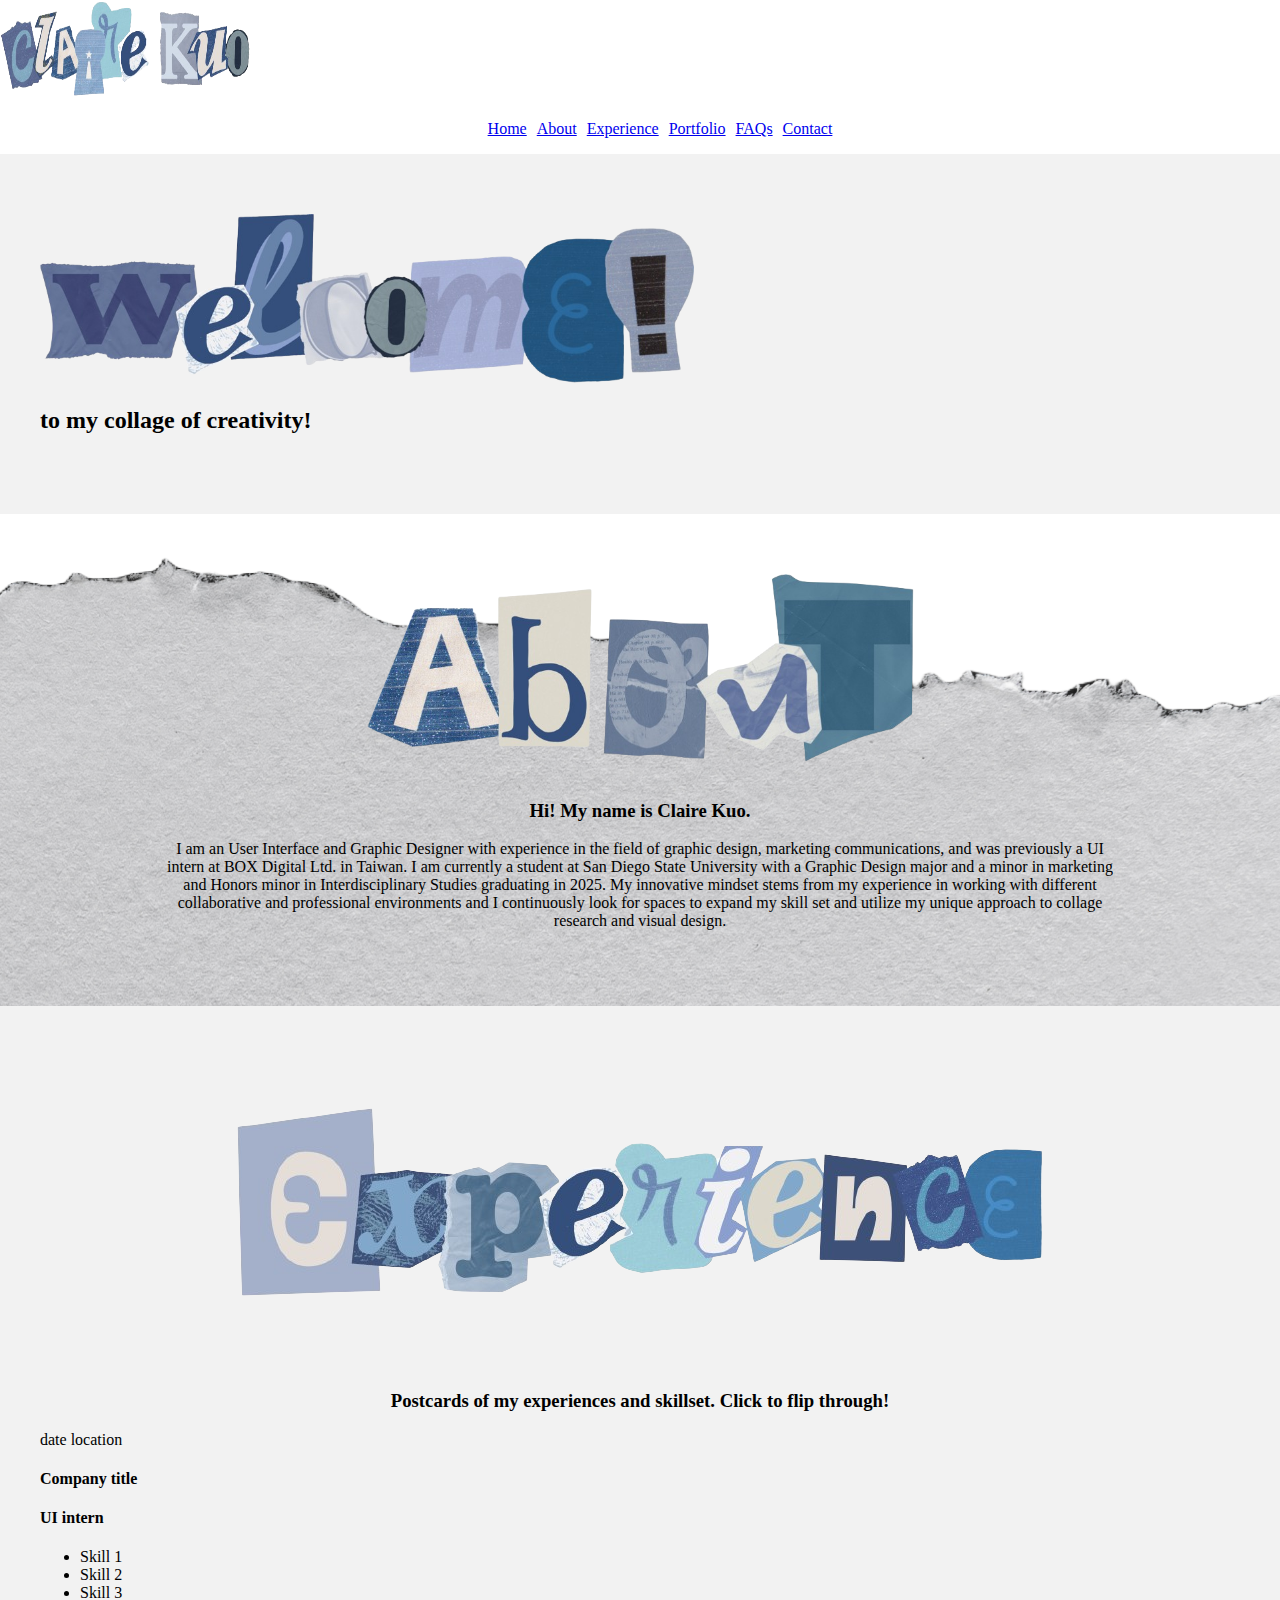
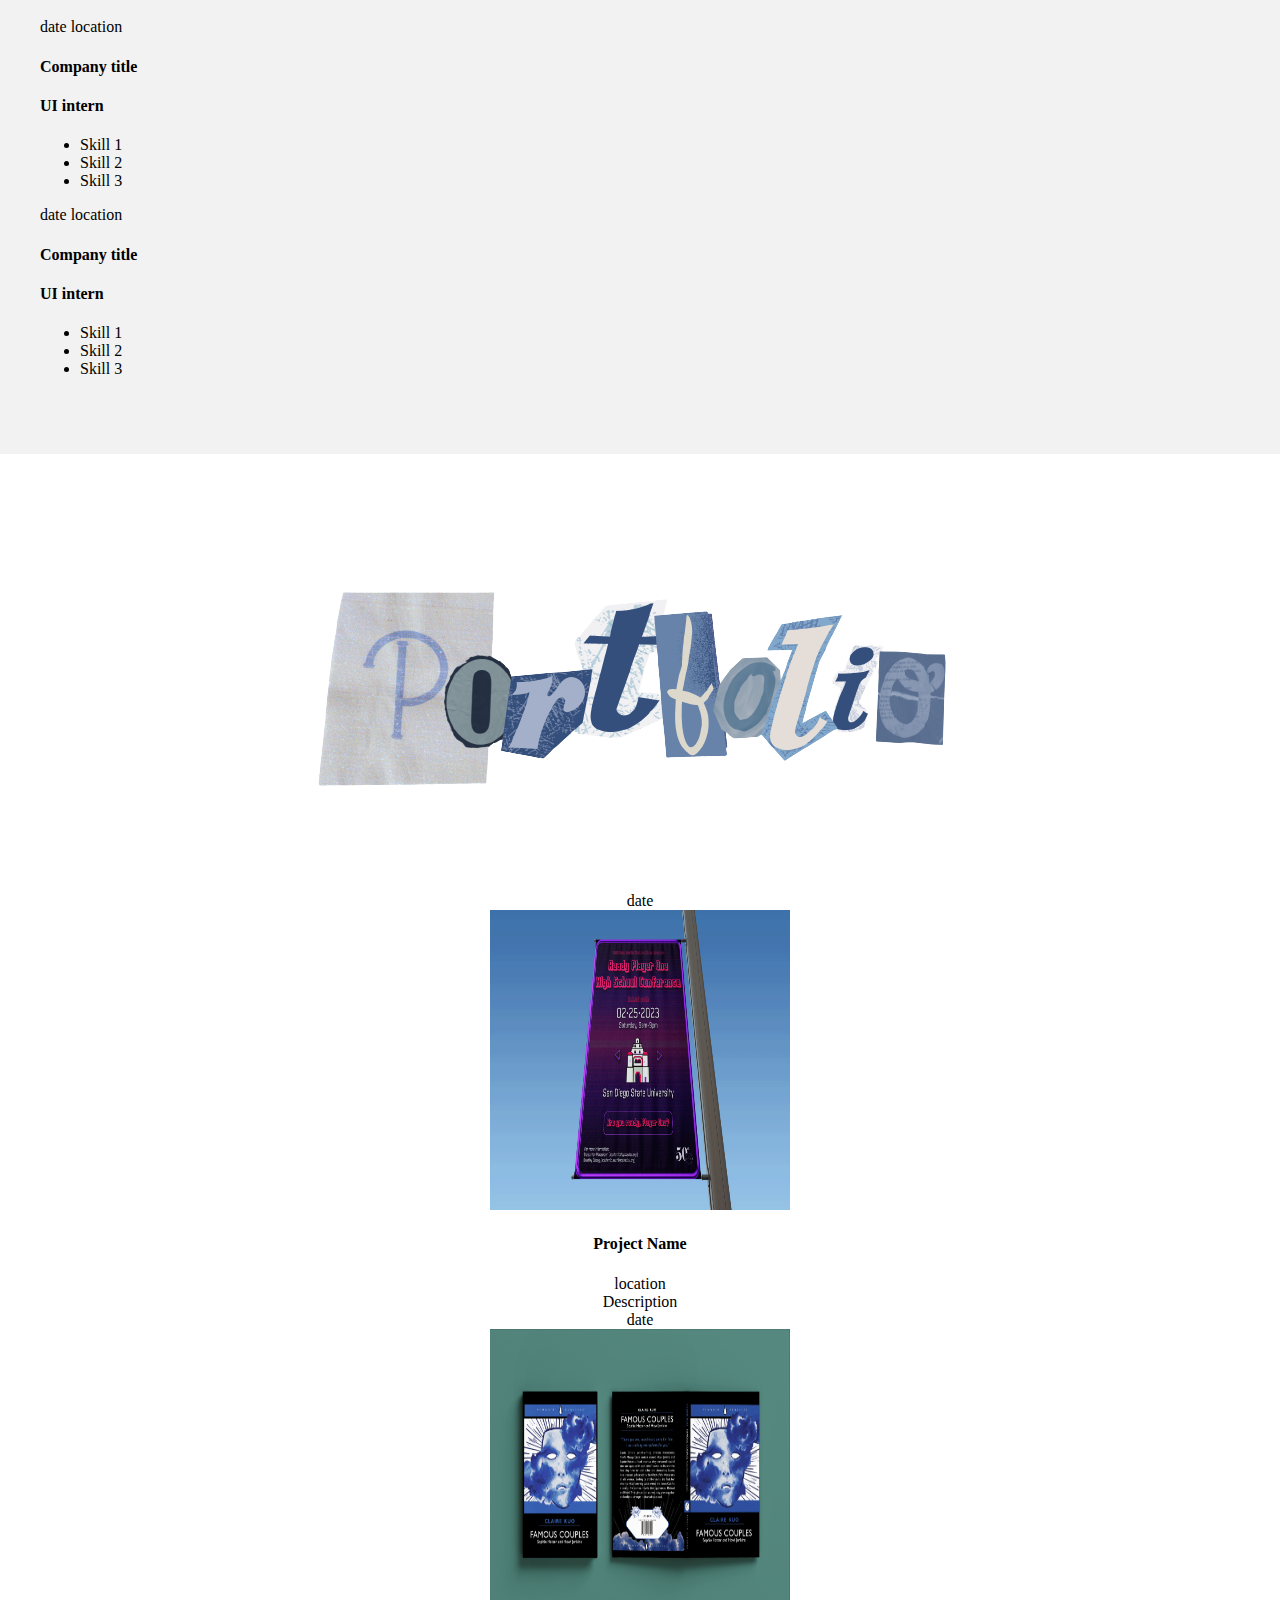
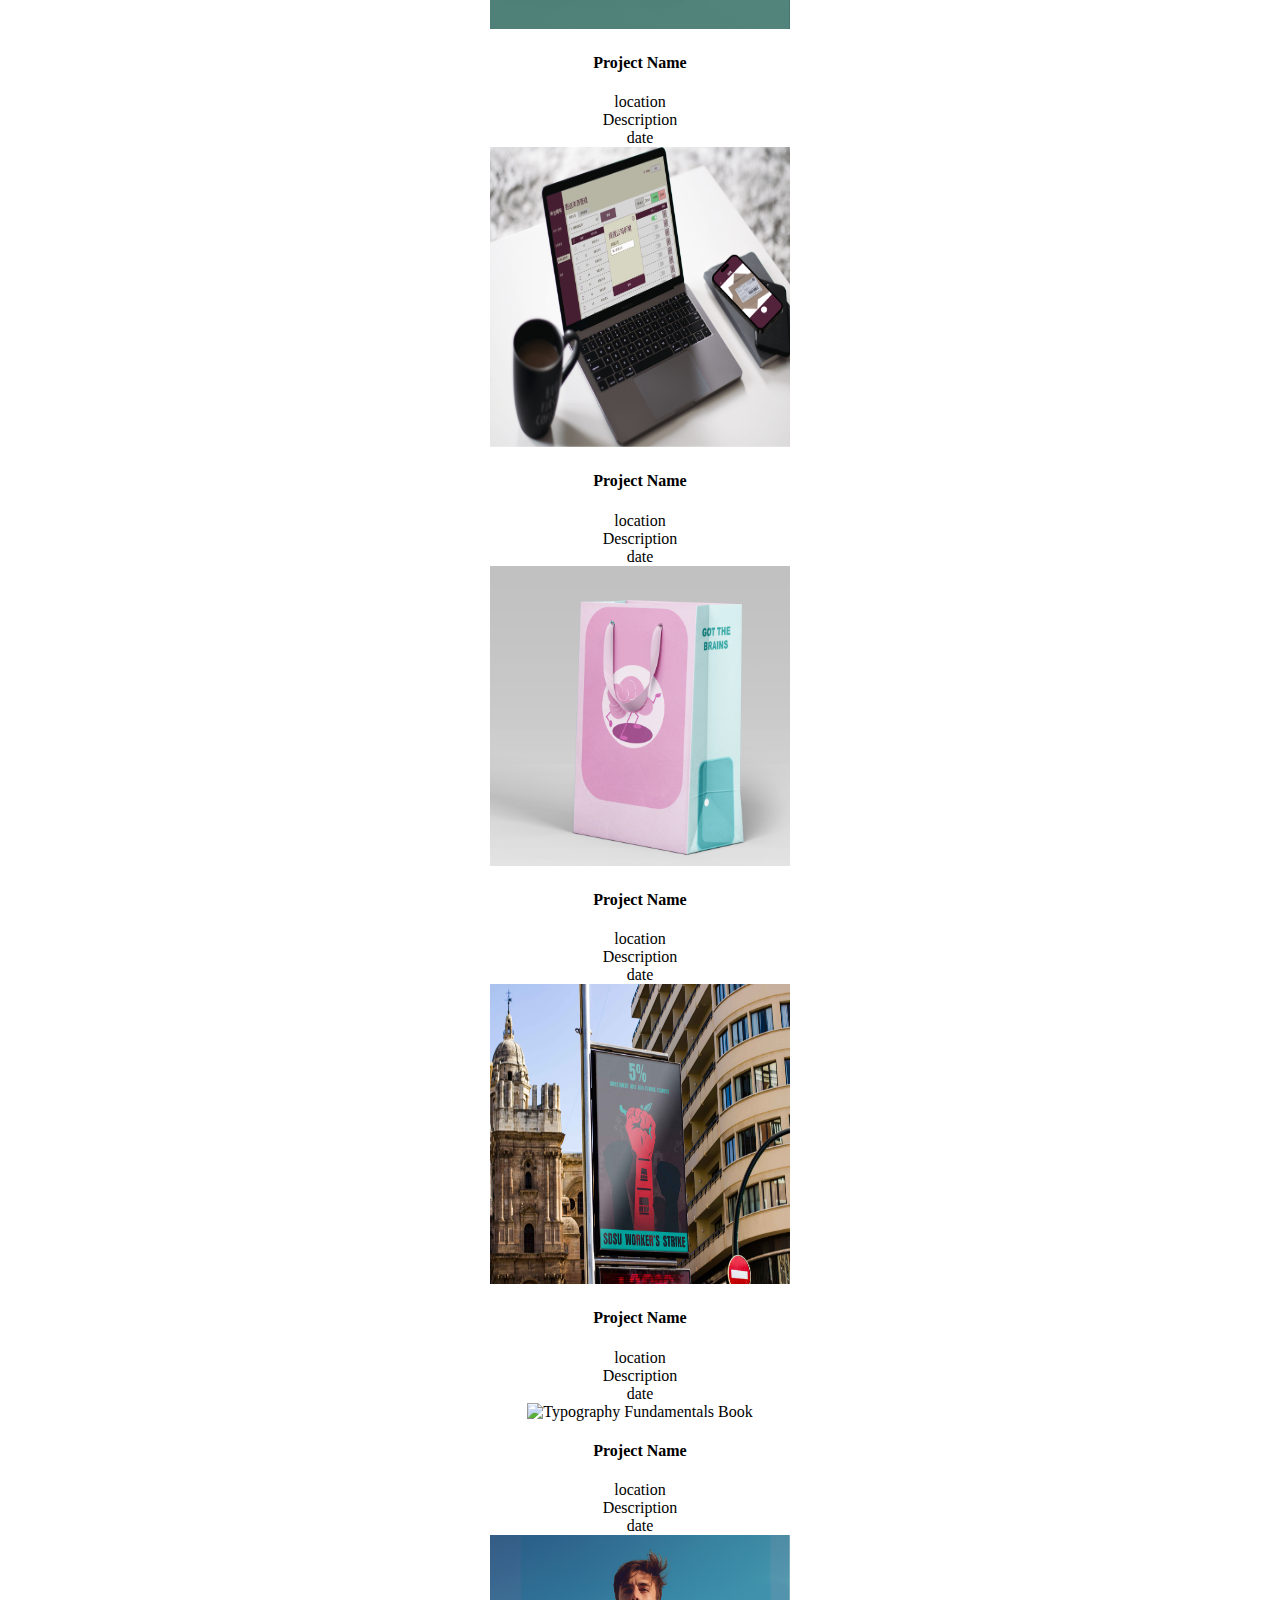
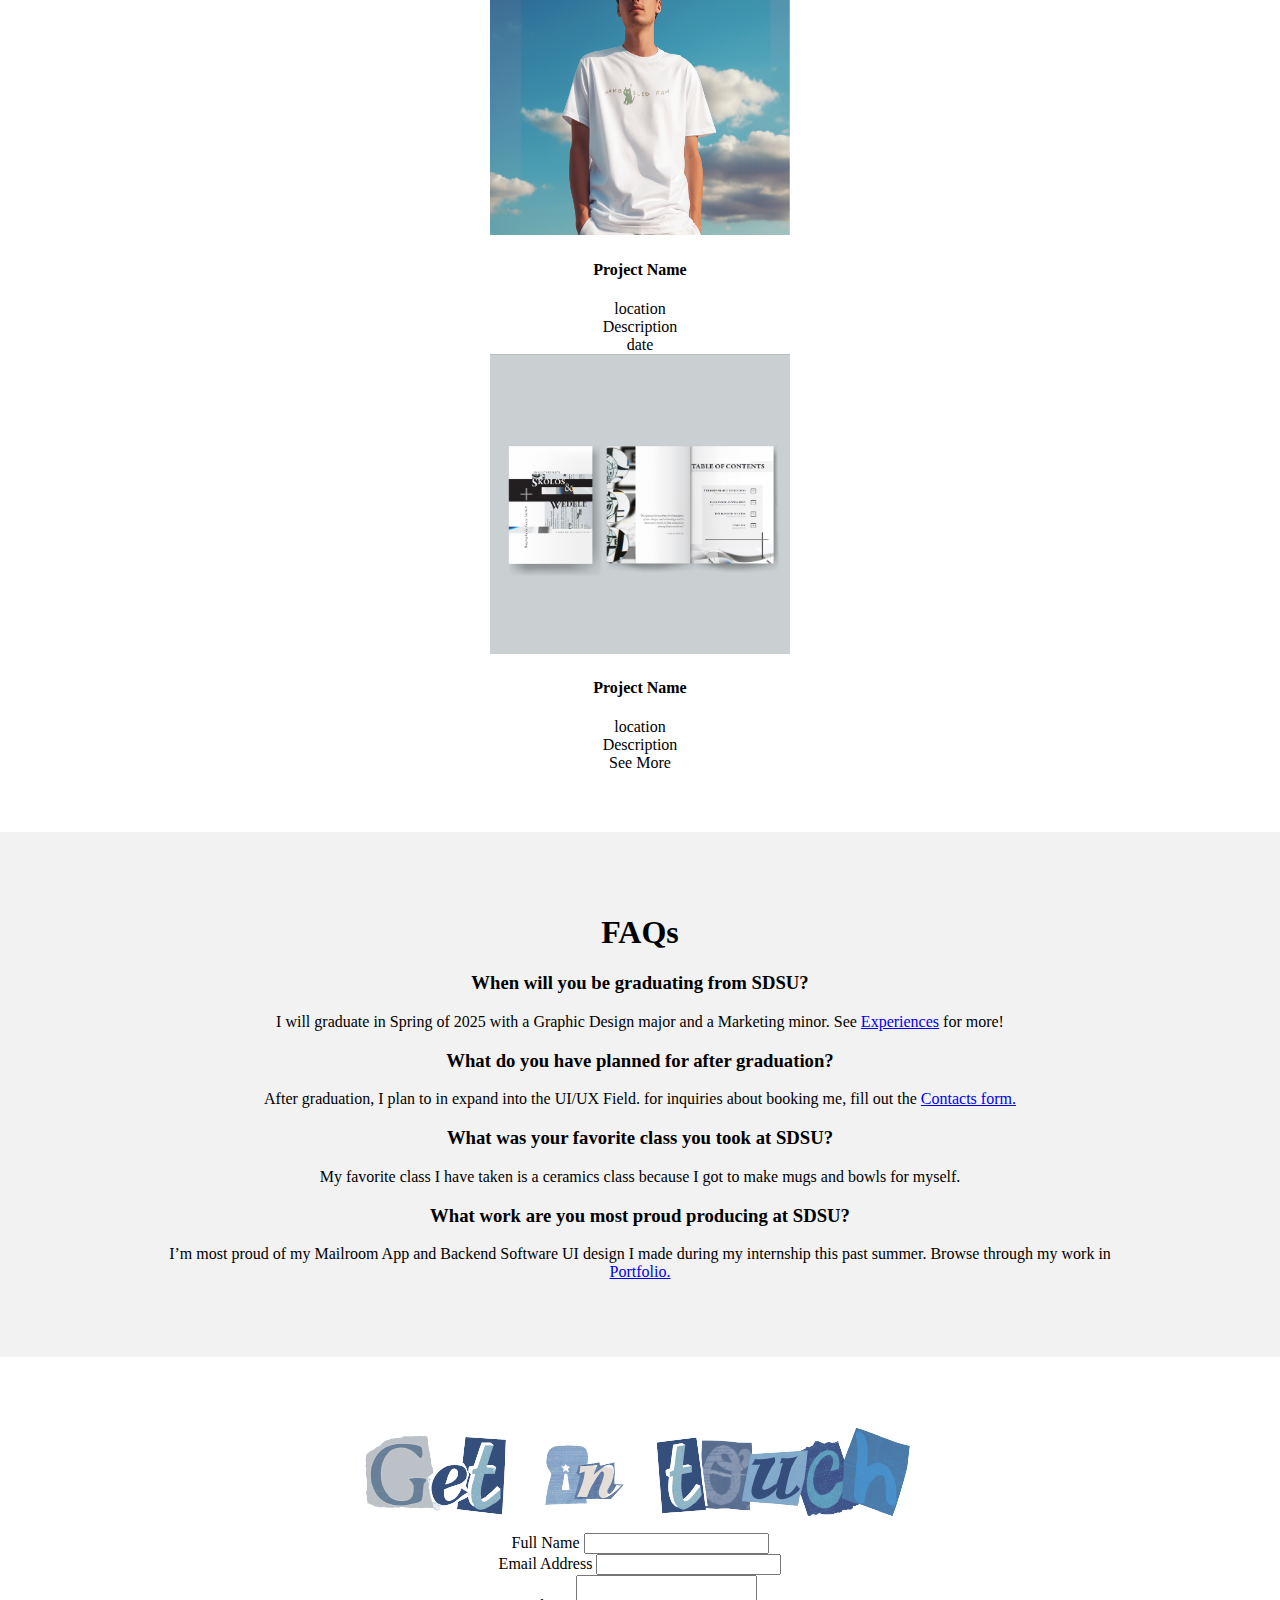
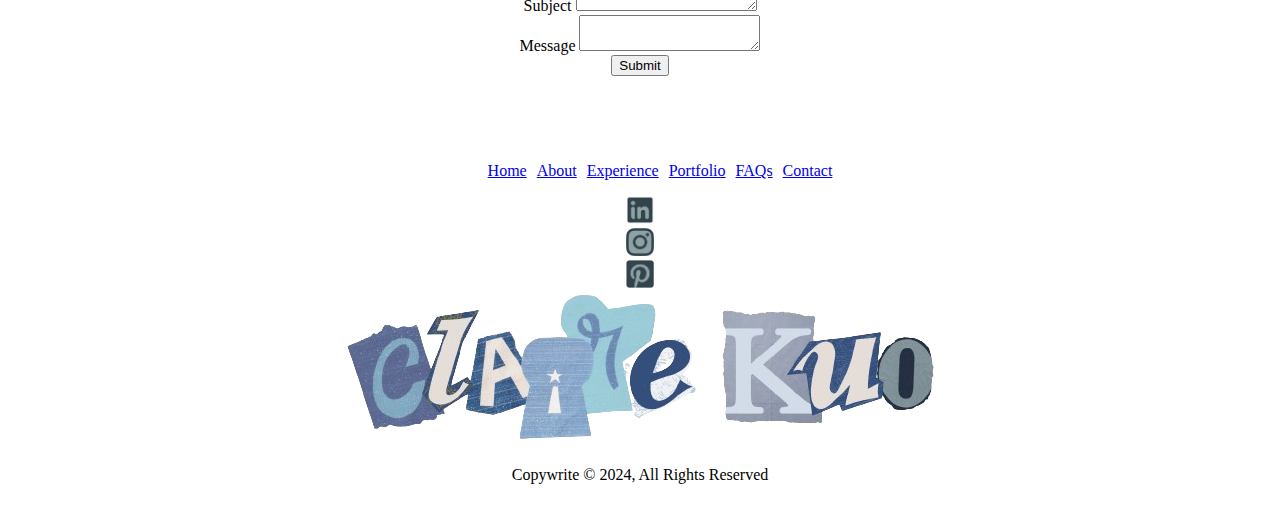
==== index.html @ a03158e4 "Initial build" ====
<!DOCTYPE html>
<html lang="en" >
<head>
  <meta charset="UTF-8">
  <title>Claire Kuo - Welcome to My Webpage!</title>
  <link rel="stylesheet" href="style.css">
  <link rel="responsive" href="responsive.css">
  <!-- <link rel="stylesheet" href="style.css"> -->
</head>

<!-- Main Navigation --> 
<header id="main_nav">
  <img class="logo" src="images/Logo.png" alt="logo" width="250" height="100" > 
  <div class="main_nav">
    <nav>
      <ul class="nav_links"> 
        <li><a class="smoothscroll" href="#header">Home</a></li>
        <li><a class="smoothscroll" href="#about">About</a></li>
        <li><a class="smoothscroll" href="#experience">Experience</a></li>
        <li><a class="smoothscroll" href="#portfolio">Portfolio</a></li>
        <li><a class="smoothscroll" href="#faqs">FAQs</a></li>
        <li><a class="smoothscroll" href="#contact">Contact</a></li>
      </ul>
    </nav>
  </div>
</header>

<!-- Main Header --> 
  <section id="header" class="header">
    <div><img width=654 height=169 src="images/Portfolio_Welcome.png" class="image" alt="Welcome"/></div>
    <h2>to my collage of creativity!</h2>
  </section>
  
<!-- About Section --> 
<section id="about">
  <div class="container">
    <div class="row">
      <div><img width=547 height=203 src="images/Portfolio_About.png" class="image" alt="About"/></div>
    <div>
    <h3>Hi! My name is Claire Kuo.</h3>
    <p>I am an User Interface and Graphic Designer with experience in the field of graphic design, marketing communications, and was previously a UI intern at BOX Digital Ltd. in Taiwan. I am currently a student at San Diego State University with a Graphic Design major and a minor in marketing and Honors minor in Interdisciplinary Studies graduating in 2025. My innovative mindset stems from my experience in working with different collaborative and professional environments and I continuously look for spaces to expand my skill set and utilize my unique approach to collage research and visual design.</p>
    </div>
</section>

<!-- Skills Section -->  
<section id="experience">
  <div class="container">
    <div><img src="images/Portfolio_Experience.png" class="image" alt="Experience"/></div>
    <h3>Postcards of my experiences and skillset.
      Click to flip through!</h3>
  </div>
  <div class="experience_card">
    <div><p2>date</p2>
    <p2>location</p2></div>
    <div><h4>Company title</h4>
    <h4>UI intern</h4></div>
    <ul>
      <li>Skill 1</li>
      <li>Skill 2</li>
      <li>Skill 3</li>
      </ul>
  <div class="experience_card">
    <div><p2>date</p2>
    <p2>location</p2></div>
    <div><h4>Company title</h4>
    <h4>UI intern</h4></div>
    <ul>
      <li>Skill 1</li>
      <li>Skill 2</li>
      <li>Skill 3</li>
      </ul>
  </div>
  <div class="experience_card">
    <div><p2>date</p2>
    <p2>location</p2></div>
    <div><h4>Company title</h4>
    <h4>UI intern</h4></div>
    <ul>
      <li>Skill 1</li>
      <li>Skill 2</li>
      <li>Skill 3</li>
      </ul>
  </div>
</section>

<!-- Gallery Section -->  
<section id="portfolio">
  <div class="container">
    <div><img src="images/Portfolio_Portfolio.png" class="image" alt="Portfolio"/></div>
    <div class="2-row">
      <p2>date</p2> 
      <div><img width="300" height="300" src="images/APSASDSU_HSC_Postermockup.png" class="image" alt="High School Conference Poster"/></div>
      <div><div><h4>Project Name</h4><p1>location</p1></div><p2>Description</p2></div>
      <div><p2>date</p2> </div>
      <div><img width="300" height="300" src="images/bookcoverfinal_mockup.PNG" class="image" alt="penguin book cover"/></div>
      <div><div><h4>Project Name</h4><p1>location</p1></div><p2>Description</p2></div>
      <div> <p2>date</p2> </div>
      <div><img width="300" height="300" src="images/Mailroom Mockup.png" class="image" alt="Mailroom Software UI Design"/></div>
      <div><div><h4>Project Name</h4><p1>location</p1></div><p2>Description</p2></div>
      <div> <p2>date</p2> </div>
      <div><img width="300" height="300" src="images/Shopping_Bag_Mockup_guide.png" class="image" alt="Shopping Bag"/></div>
      <div><div><h4>Project Name</h4><p1>location</p1></div><p2>Description</p2></div>
      <div> <p2>date</p2> </div>
      <div><img width="300" height="300" src="images/ClaireKuo_IconforAwarenessMockup.jpg" class="image" alt="Icon for Awareness"/></div>
      <div><div><h4>Project Name</h4><p1>location</p1></div> <p2>Description</p2></div>
      <div> <p2>date</p2> </div>
      <div><img width="300" height="300" src="images/Square_Book_Mockup.png" class="image" alt="Typography Fundamentals Book"/></div>
      <div><div><h4>Project Name</h4><p1>location</p1></div><p2>Description</p2></div>
      <div> <p2>date</p2> </div>
      <div><img width="300" height="300" src="images/T-Shirt mockup.png" class="image" alt="Bamboozled T-Shirt"/></div>
      <div><div><h4>Project Name</h4><p1>location</p1></div><p2>Description</p2></div>
      <div> <p2>date</p2> </div>
      <div><img width="300" height="300" src="images/Skolos&Wedell.png" class="image" alt="Skolos & Wedell"/></div>
      <div><div><h4>Project Name</h4><p1>location</p1></div><p2>Description</p2></div>
  </div>
  <p1>See More </p1>
</section>

<!-- Testimonials Section -->  
<section id="faqs">
  <div class="container">
    <h1>FAQs</h1>
      <h3>When will you be graduating from SDSU?</h3>
      <p> I will graduate in Spring of 2025 with a Graphic Design major and a Marketing minor. See <a class="smoothscroll" href="#contact">Experiences</a> for more!</p>
      <h3>What do you have planned for after graduation?</h3>
      <p>After graduation, I plan to in expand into the UI/UX Field. for inquiries about booking me, fill out the <a class="smoothscroll" href="#contact">Contacts form.</a></p>
      <h3>What was your favorite class you took at SDSU?</h3>
      <p>My favorite class I have taken is a ceramics class because I got to make mugs and bowls for myself.</p>
      <h3>What work are you most proud producing at SDSU?</h3>
      <p>I’m most proud of my Mailroom App and Backend Software UI design I made during my internship this past summer. Browse through my work in <a class="smoothscroll" href="#portfolio">Portfolio.</a></p>
  </div>
</section>

<!-- Contact Section -->  
<section id="contact">
  <div class="container">
    <div><img src="images/Portfolio_Contact.png" class="image" alt="contact"/></div>
    <form>
      <div class="six columns">
        <label for="exampleRecipientInput">Full Name</label>
        <input class="u-full-width" type="text">
      </div>
      <div class="six columns">
        <label for="exampleEmailInput">Email Address</label>
        <input class="u-full-width" type="email">
      </div>
      <div>
        <label for="exampleMessage">Subject</label>
        <textarea class="u-full-width"></textarea>
      </div>
      <div>
        <label for="exampleMessage">Message</label>
        <textarea class="u-full-width"></textarea>
      </div>
      <input class="button-primary" type="submit" value="Submit">
    </form>
  </div>
</section>

<!-- Footer Section -->  

<footer>
  <div class="container">
    <div class="main_nav">
      <nav>
        <ul class="nav_links"> 
          <li><a class="smoothscroll" href="#header">Home</a></li>
          <li><a class="smoothscroll" href="#about">About</a></li>
          <li><a class="smoothscroll" href="#experience">Experience</a></li>
          <li><a class="smoothscroll" href="#portfolio">Portfolio</a></li>
          <li><a class="smoothscroll" href="#faqs">FAQs</a></li>
          <li><a class="smoothscroll" href="#contact">Contact</a></li>
        </ul>
      </nav>
      <div>
      <div><img width="28" height="28" src="images/Linkedin_LM.png" class="image" alt="Linkedin"/></div>
      <div><img width="28" height="28" src="images/Instagram_LM.png" class="image" alt="Instagram"/></div>
      <div><img width="28" height="28" src="images/Pinterest_LM.png" class="image" alt="Pinterest"/></div>
    </div>
     
    </div>
    <img class="logo" src="images/Logo.png" alt="logo"> 
      <p>Copywrite © 2024, All Rights Reserved</p>
  </div>
</footer>

<script src="script.js"></script>
</body>
</html>
---- style.css ----
/* CSS GOES HERE */
/*font*/
p{
    font-family: Georgia;
    }
h2 {
  font-family: av;  
}
body {
    margin: 0;
    padding: 0;
    border: 0;
    font-size: 100%;
    font: inherit;
    vertical-align: baseline;
}
section {
    padding: 60px 40px;
}

section:nth-child(even) {
    background-color: #f2f2f2;
}

section#about {
    background-color: F4EFE6 ;
    background-image: url(images/Ripped\ Paper_1.png);
    
}
.container {
    width: 100%;
    max-width: 960px;
    text-align: center;
    margin: 0 auto;
}

nav ul {
    list-style: none;
    display: flex;
    flex-flow: row;
    justify-content: center;
    gap: 10px;
}

footer {
    background-color: #ffffff;
    color: #000000;
    padding: 10px;
}
---- responsive.css ----
/* TABLET VIEW */
@media only screen and (max-width:768px) {
body{
    font-size: 80%;
}
}

/* MOBILE VIEW */
@media only screen and (max-width: 390px) {
  
}
---- style.css ----
/* CSS GOES HERE */
/*font*/
p{
    font-family: Georgia;
    }
h2 {
  font-family: av;  
}
body {
    margin: 0;
    padding: 0;
    border: 0;
    font-size: 100%;
    font: inherit;
    vertical-align: baseline;
}
section {
    padding: 60px 40px;
}

section:nth-child(even) {
    background-color: #f2f2f2;
}

section#about {
    background-color: F4EFE6 ;
    background-image: url(images/Ripped\ Paper_1.png);
    
}
.container {
    width: 100%;
    max-width: 960px;
    text-align: center;
    margin: 0 auto;
}

nav ul {
    list-style: none;
    display: flex;
    flex-flow: row;
    justify-content: center;
    gap: 10px;
}

footer {
    background-color: #ffffff;
    color: #000000;
    padding: 10px;
}
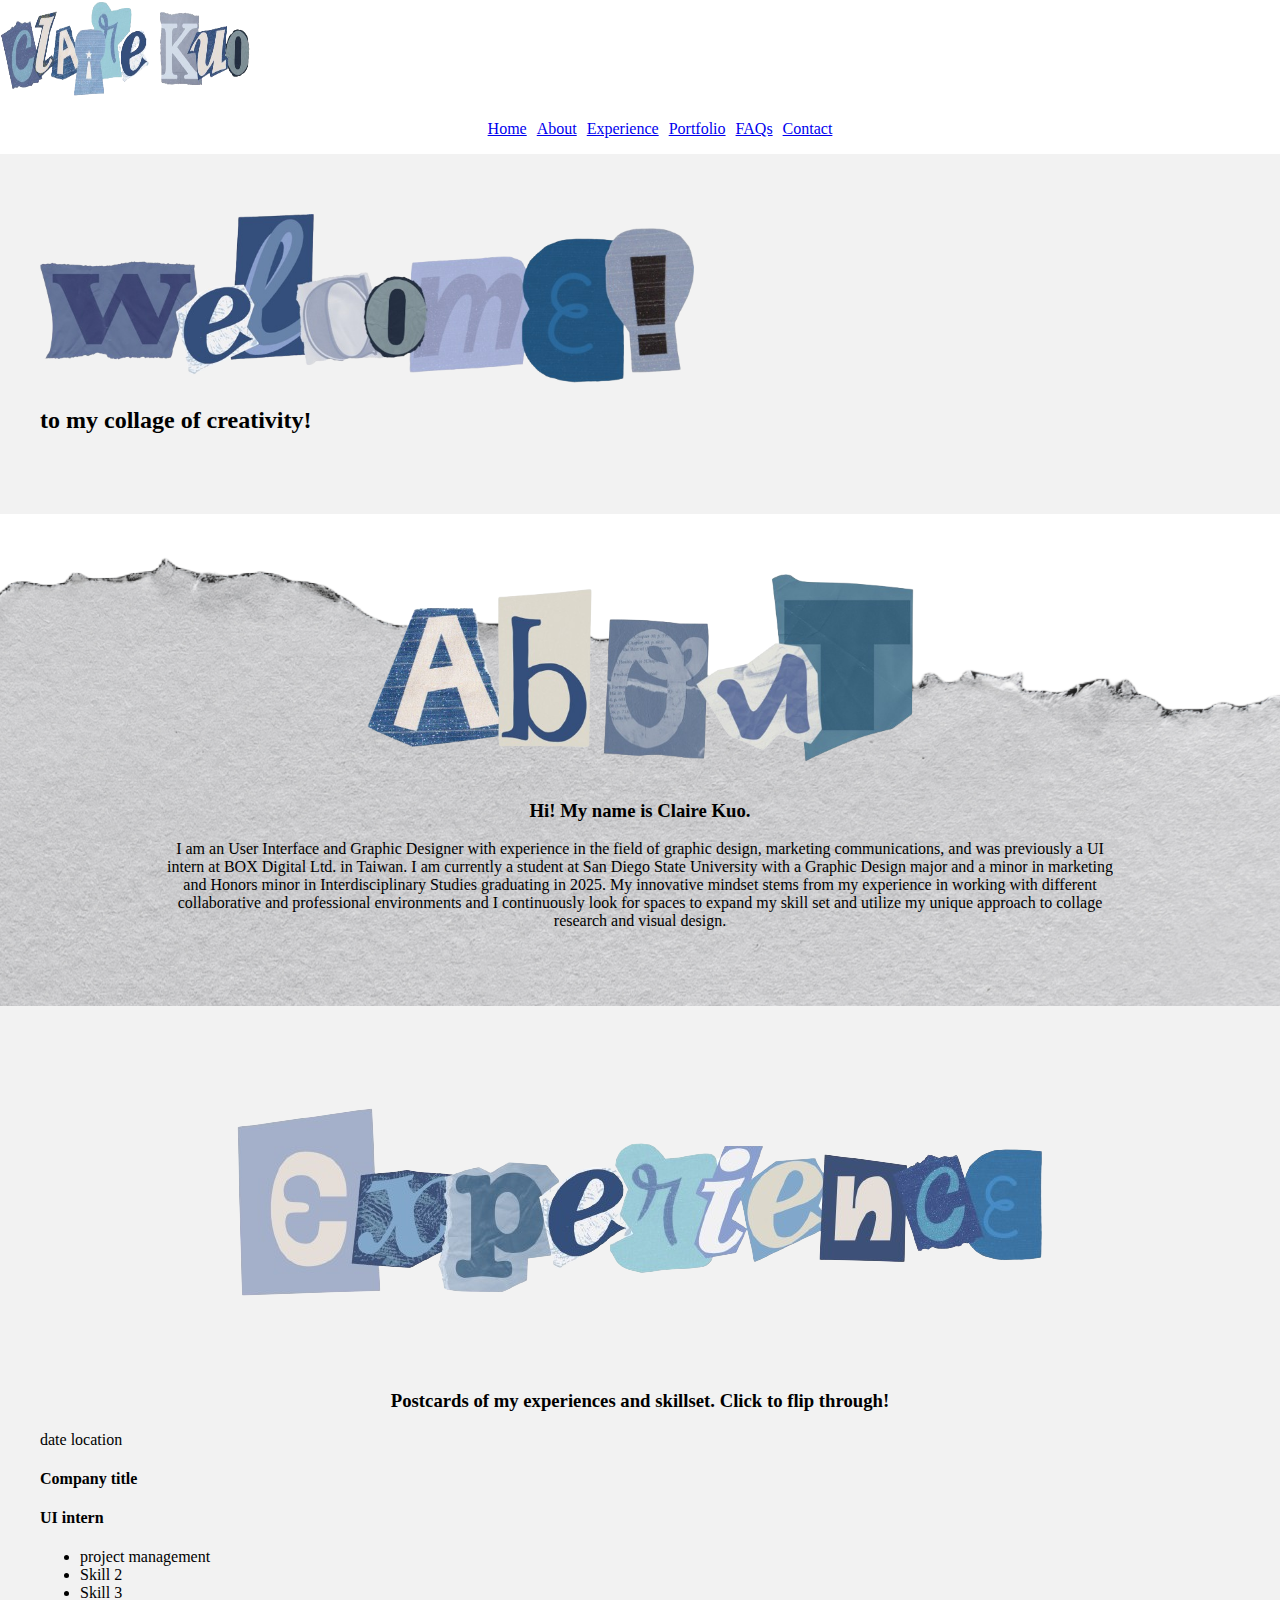
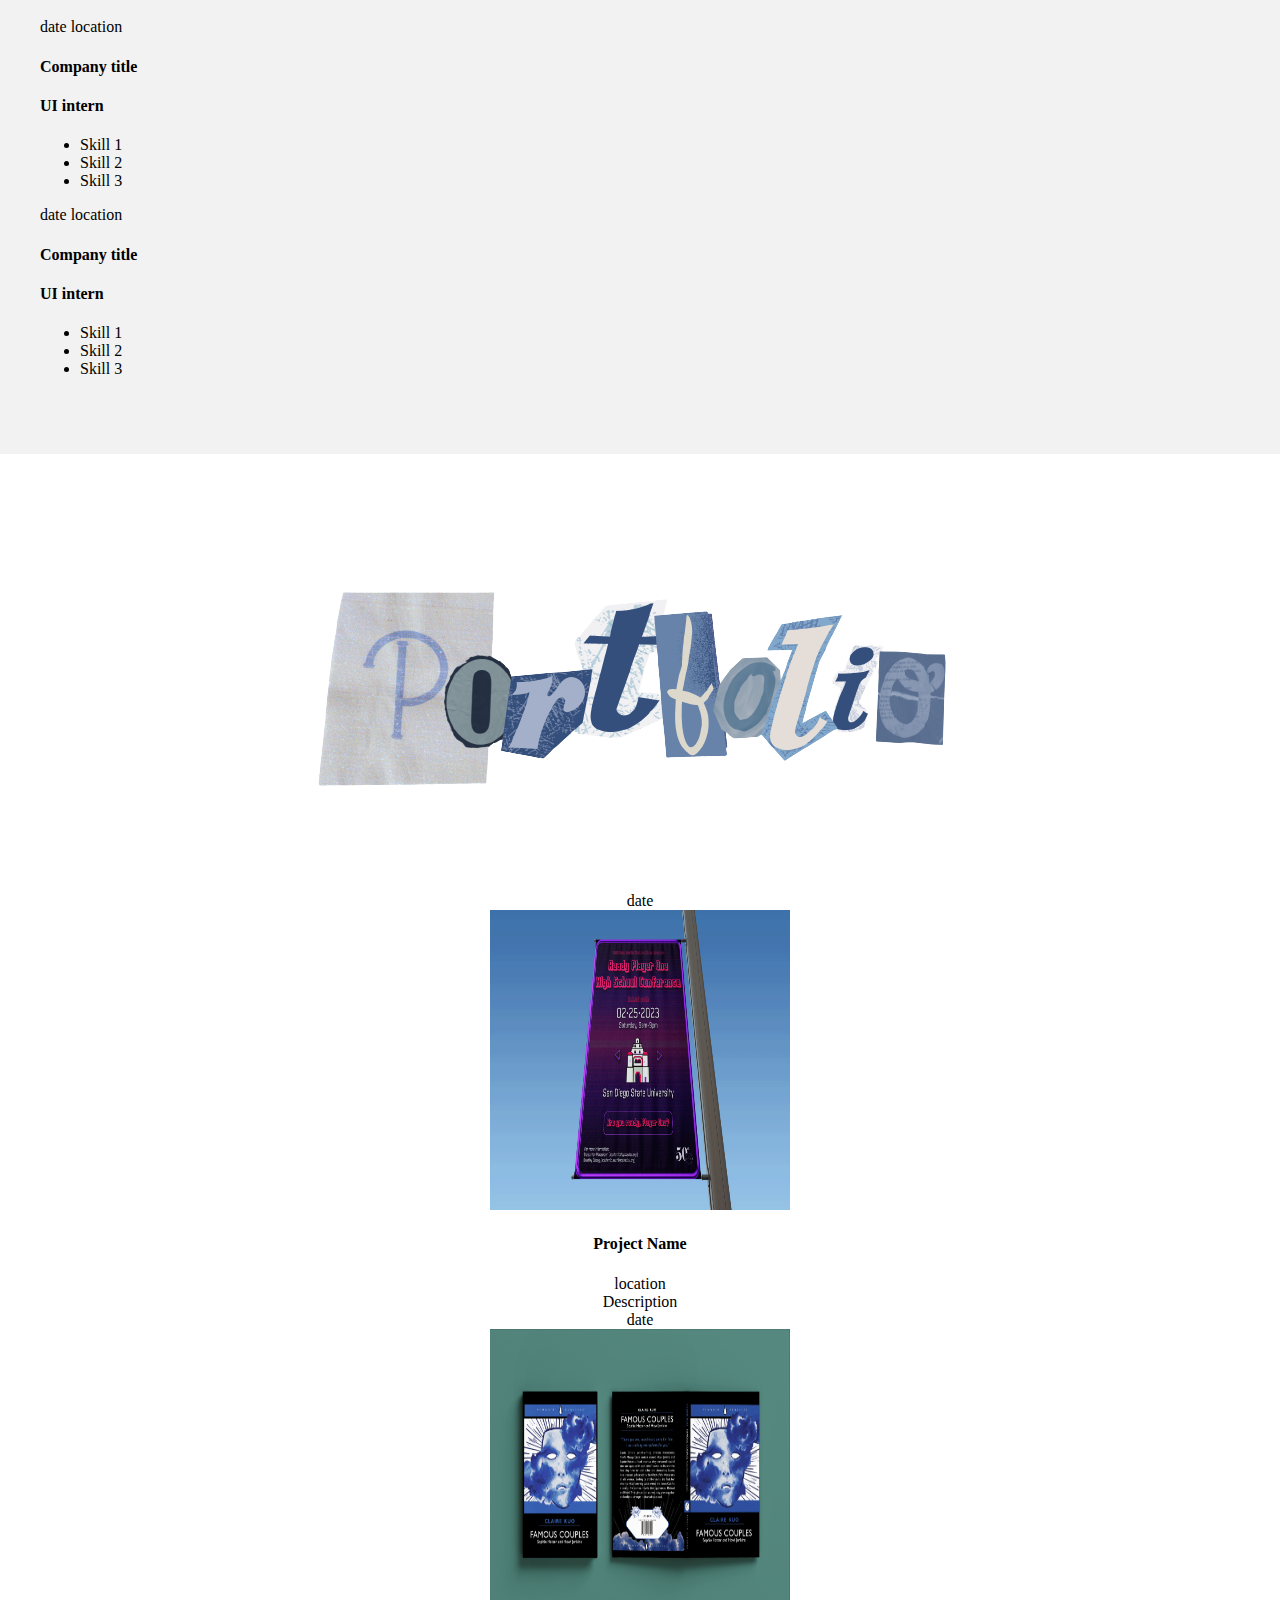
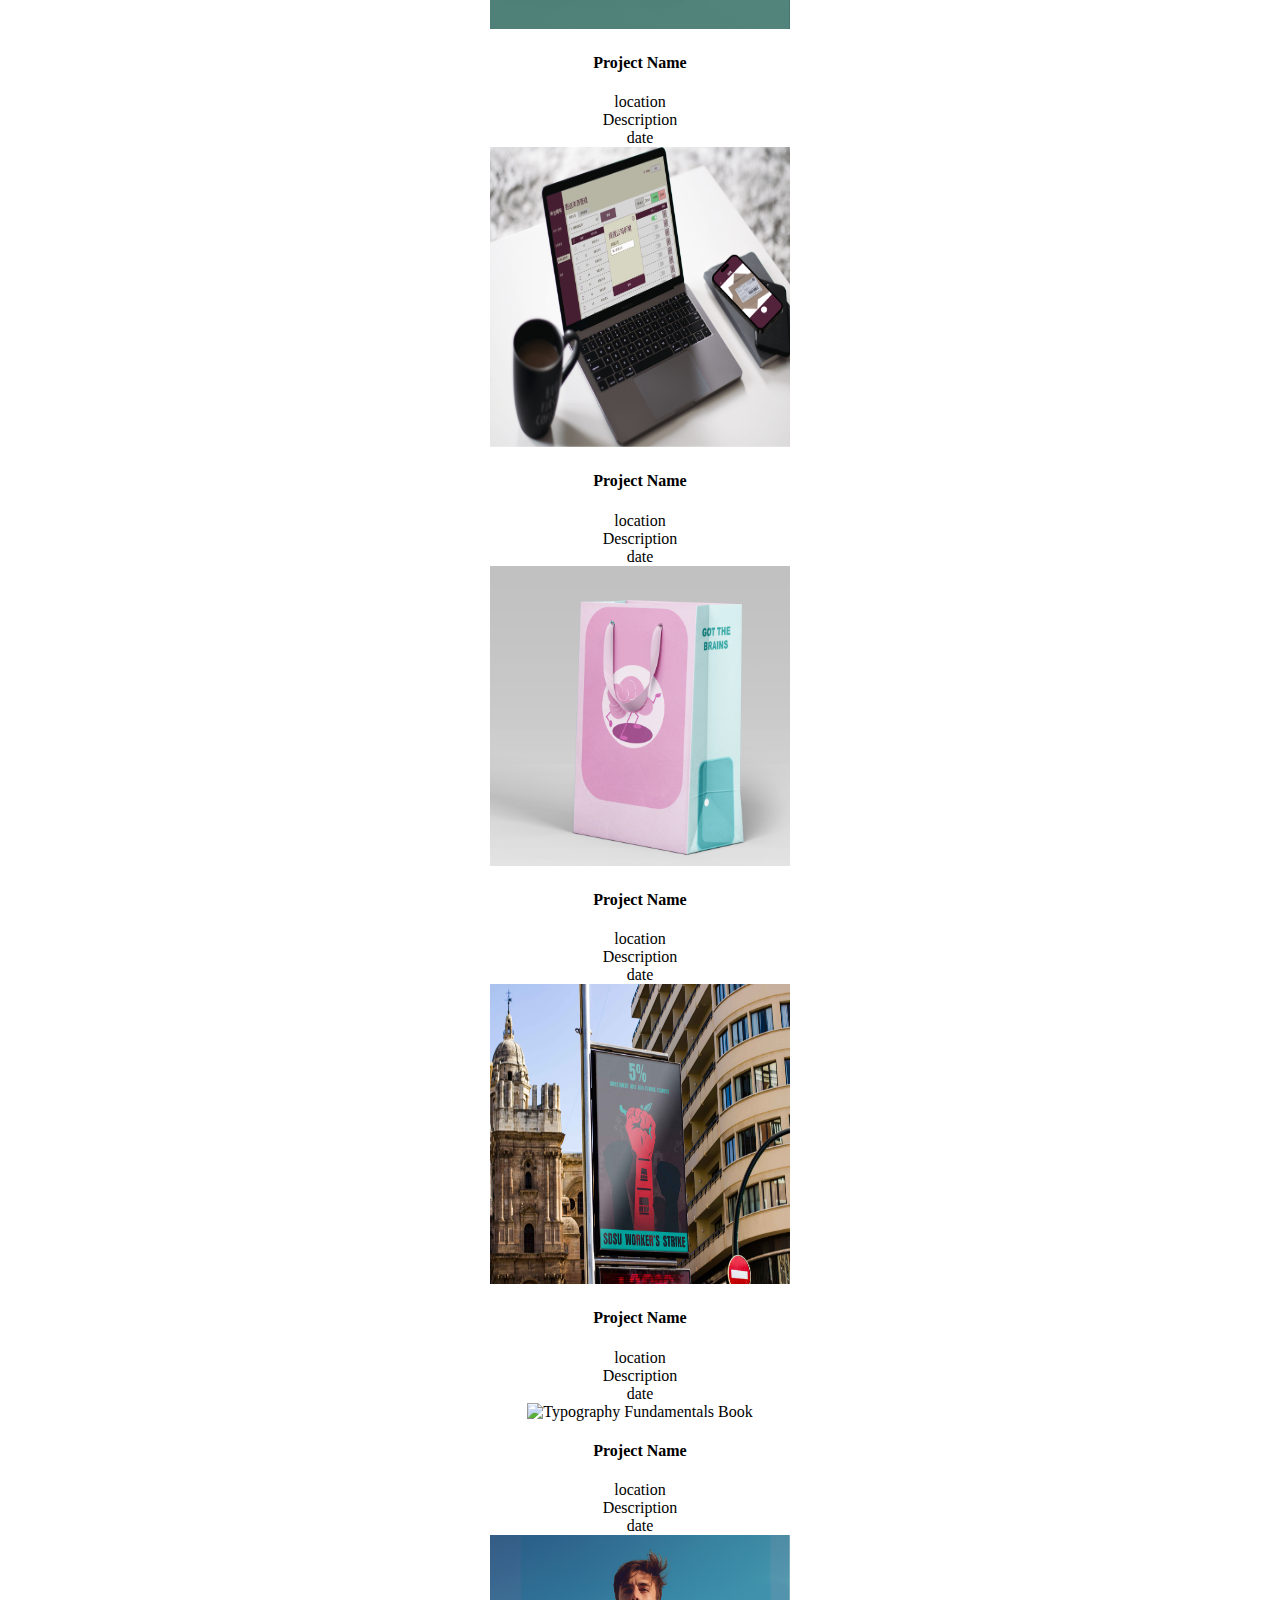
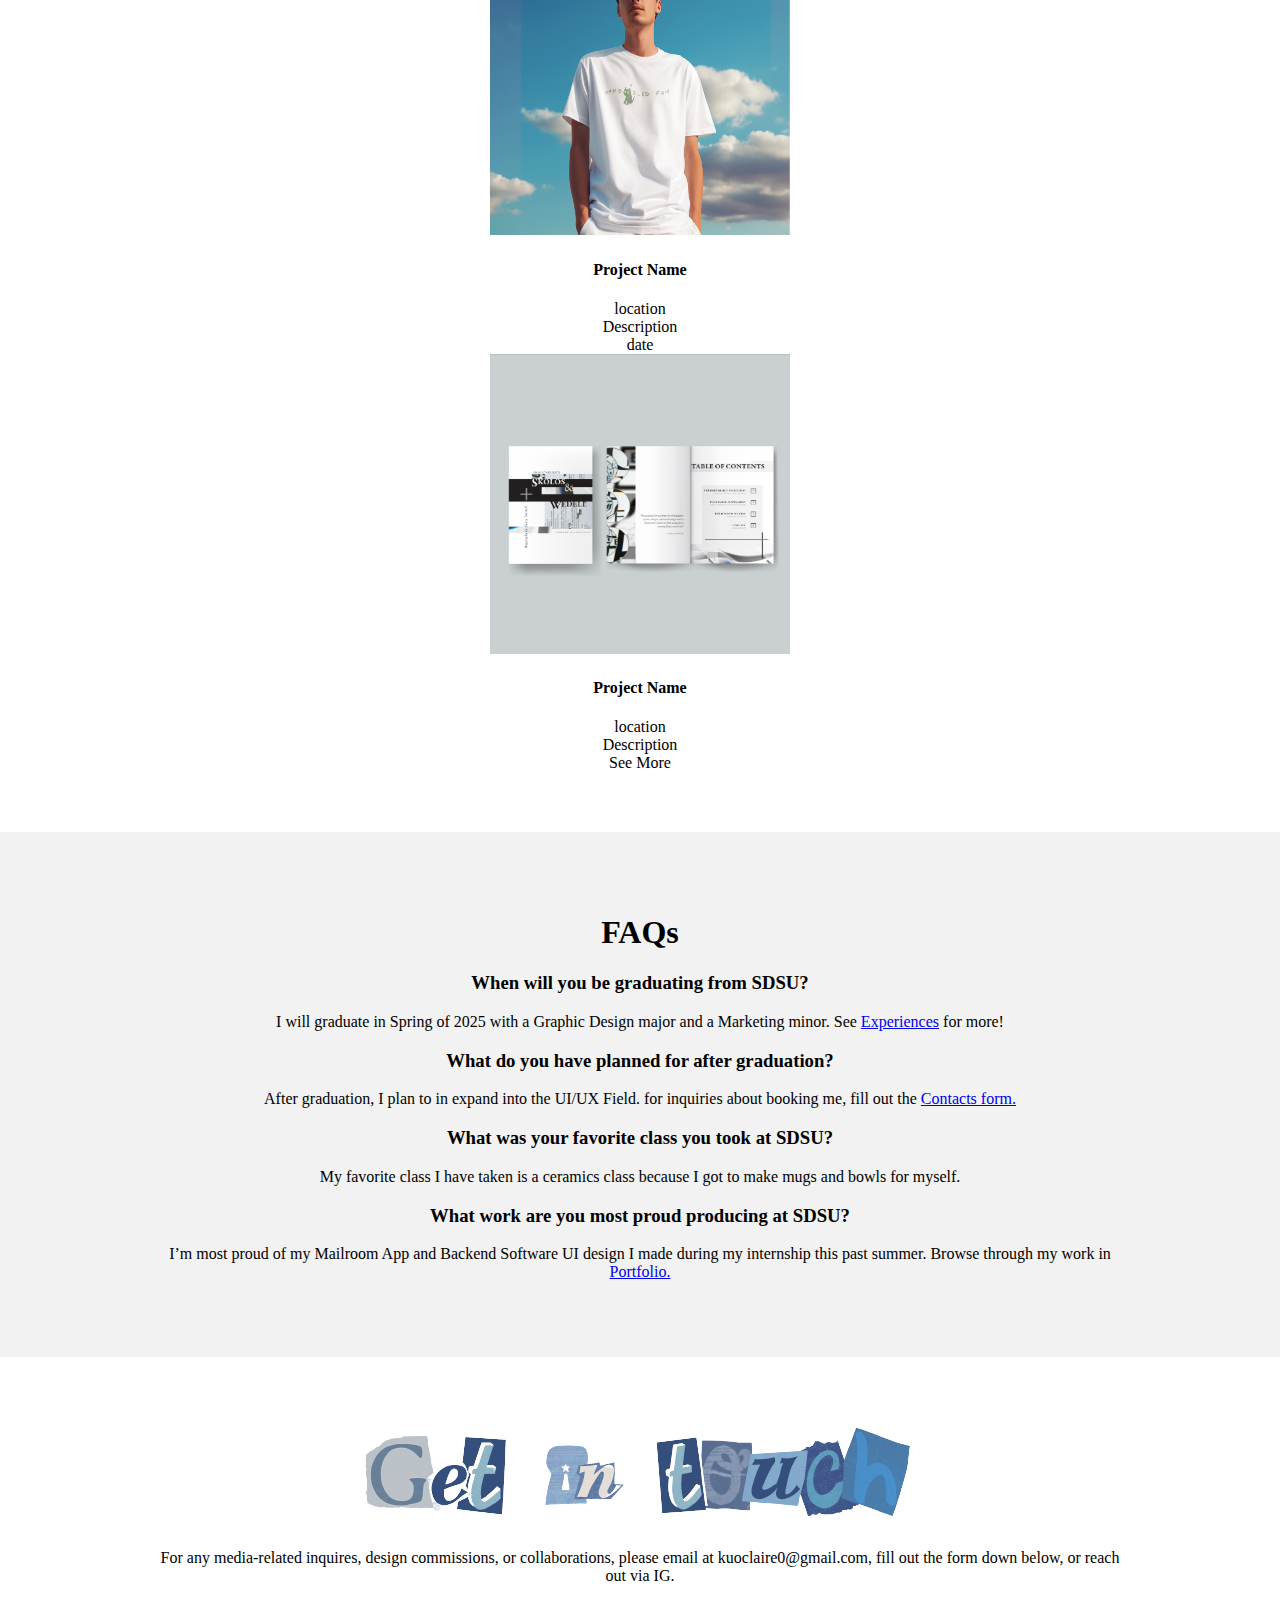
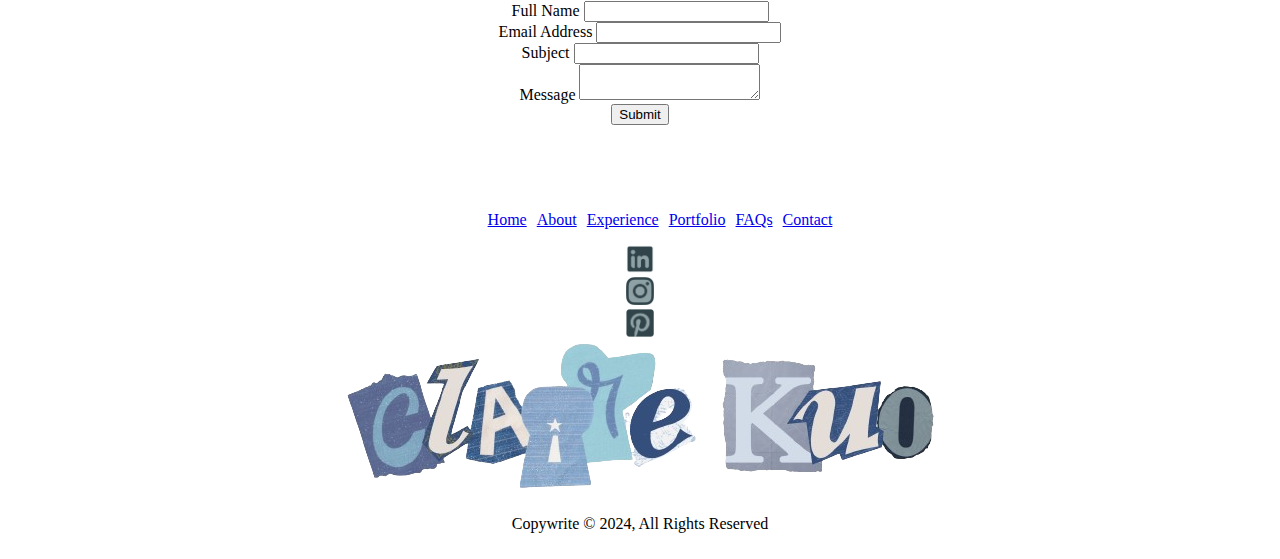
==== commit 42317933: "Initial" ====
--- a/index.html
+++ b/index.html
@@ -55,7 +55,7 @@
     <div><h4>Company title</h4>
     <h4>UI intern</h4></div>
     <ul>
-      <li>Skill 1</li>
+      <li>project management</li>
       <li>Skill 2</li>
       <li>Skill 3</li>
       </ul>
@@ -120,14 +120,14 @@
 <section id="faqs">
   <div class="container">
     <h1>FAQs</h1>
-      <h3>When will you be graduating from SDSU?</h3>
-      <p> I will graduate in Spring of 2025 with a Graphic Design major and a Marketing minor. See <a class="smoothscroll" href="#contact">Experiences</a> for more!</p>
-      <h3>What do you have planned for after graduation?</h3>
-      <p>After graduation, I plan to in expand into the UI/UX Field. for inquiries about booking me, fill out the <a class="smoothscroll" href="#contact">Contacts form.</a></p>
-      <h3>What was your favorite class you took at SDSU?</h3>
-      <p>My favorite class I have taken is a ceramics class because I got to make mugs and bowls for myself.</p>
-      <h3>What work are you most proud producing at SDSU?</h3>
-      <p>I’m most proud of my Mailroom App and Backend Software UI design I made during my internship this past summer. Browse through my work in <a class="smoothscroll" href="#portfolio">Portfolio.</a></p>
+      <div><h3>When will you be graduating from SDSU?</h3> </div>
+      <div><p>I will graduate in Spring of 2025 with a Graphic Design major and a Marketing minor. See <a class="smoothscroll" href="#contact">Experiences</a> for more!</p></div>
+      <div><h3>What do you have planned for after graduation?</h3></div>
+      <div><p>After graduation, I plan to in expand into the UI/UX Field. for inquiries about booking me, fill out the <a class="smoothscroll" href="#contact">Contacts form.</a></p></div>
+      <div><h3>What was your favorite class you took at SDSU?</h3></div>
+      <div><p>My favorite class I have taken is a ceramics class because I got to make mugs and bowls for myself.</p></div>
+      <div><h3>What work are you most proud producing at SDSU?</h3></div>
+      <div>I’m most proud of my Mailroom App and Backend Software UI design I made during my internship this past summer. Browse through my work in <a class="smoothscroll" href="#portfolio">Portfolio.</a></p></div>
   </div>
 </section>
 
@@ -135,6 +135,7 @@
 <section id="contact">
   <div class="container">
     <div><img src="images/Portfolio_Contact.png" class="image" alt="contact"/></div>
+    <div><p>For any media-related inquires, design commissions, or collaborations, please email at kuoclaire0@gmail.com, fill out the form down below, or reach out via IG.</p></div>
     <form>
       <div class="six columns">
         <label for="exampleRecipientInput">Full Name</label>
@@ -145,11 +146,11 @@
         <input class="u-full-width" type="email">
       </div>
       <div>
-        <label for="exampleMessage">Subject</label>
-        <textarea class="u-full-width"></textarea>
+        <label for="subject">Subject</label>
+        <input class="u-full-width" type="email">
       </div>
       <div>
-        <label for="exampleMessage">Message</label>
+        <label for="message">Message</label>
         <textarea class="u-full-width"></textarea>
       </div>
       <input class="button-primary" type="submit" value="Submit">
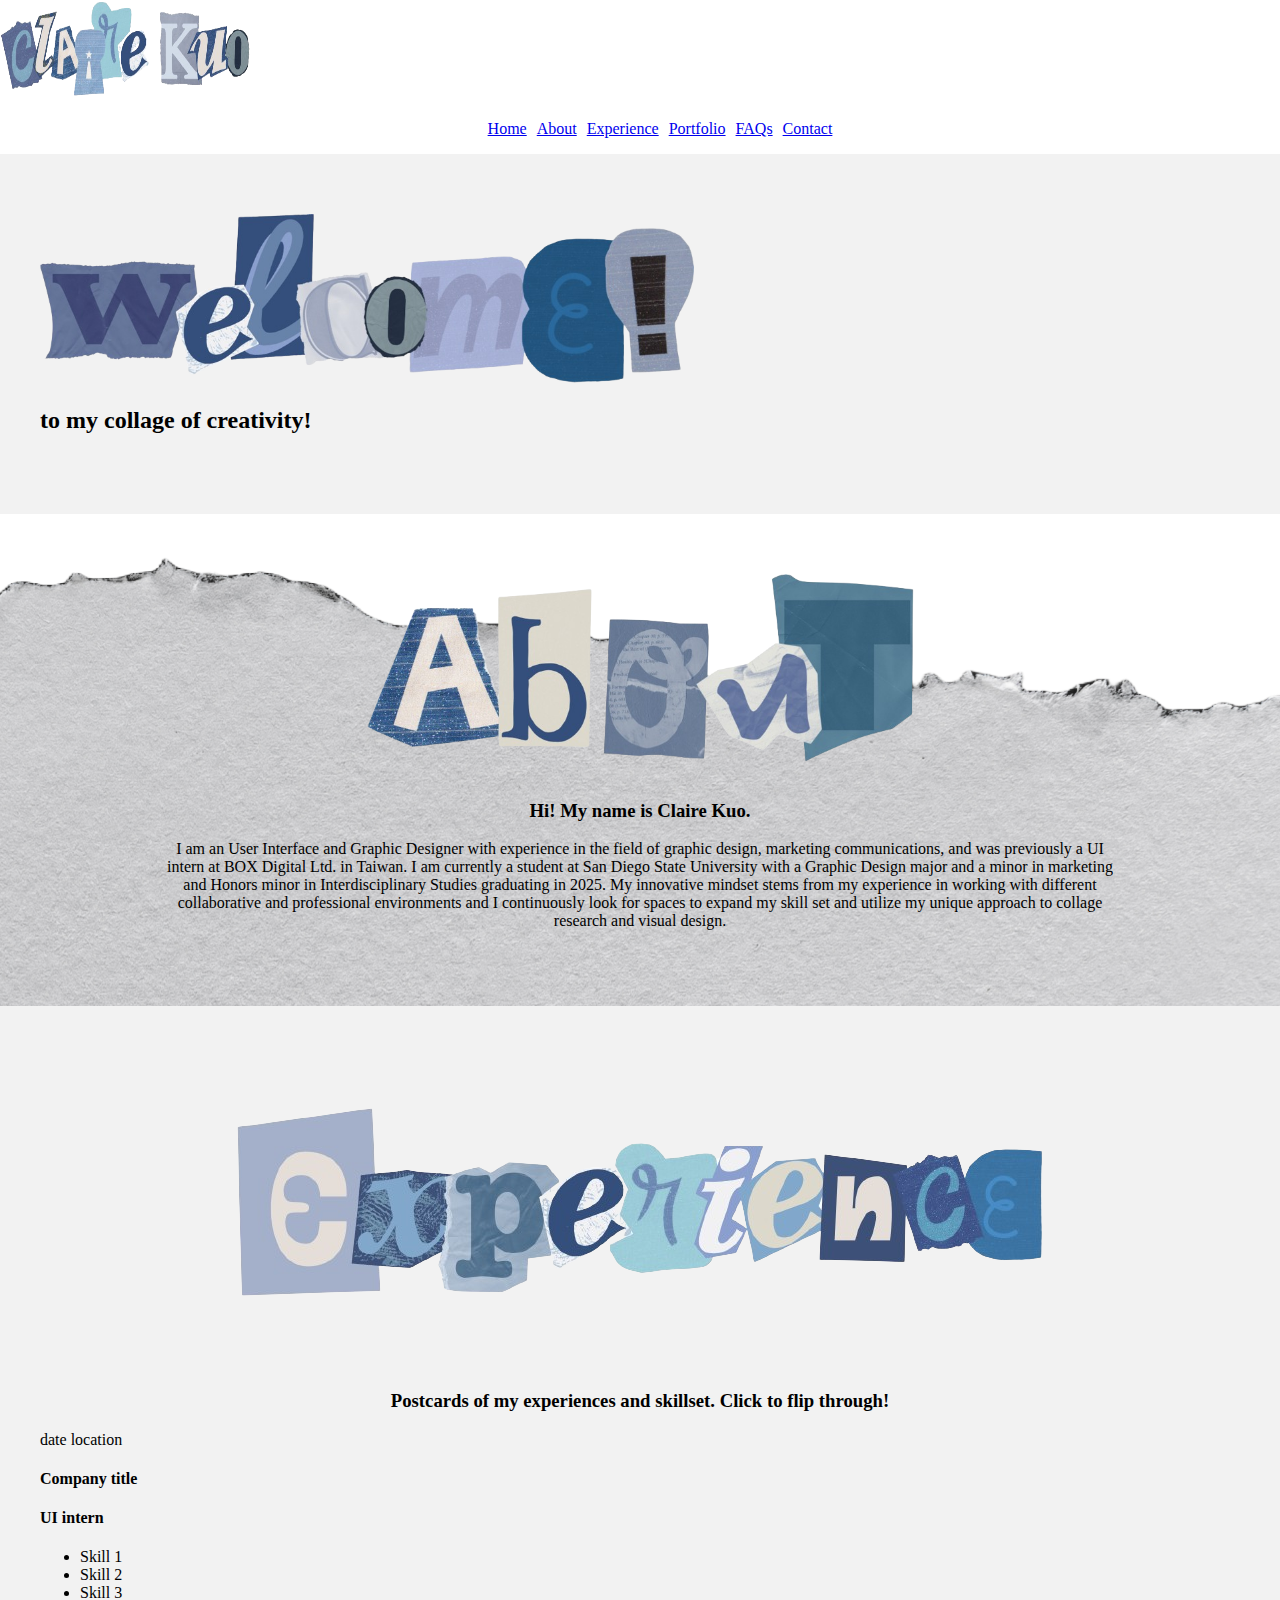
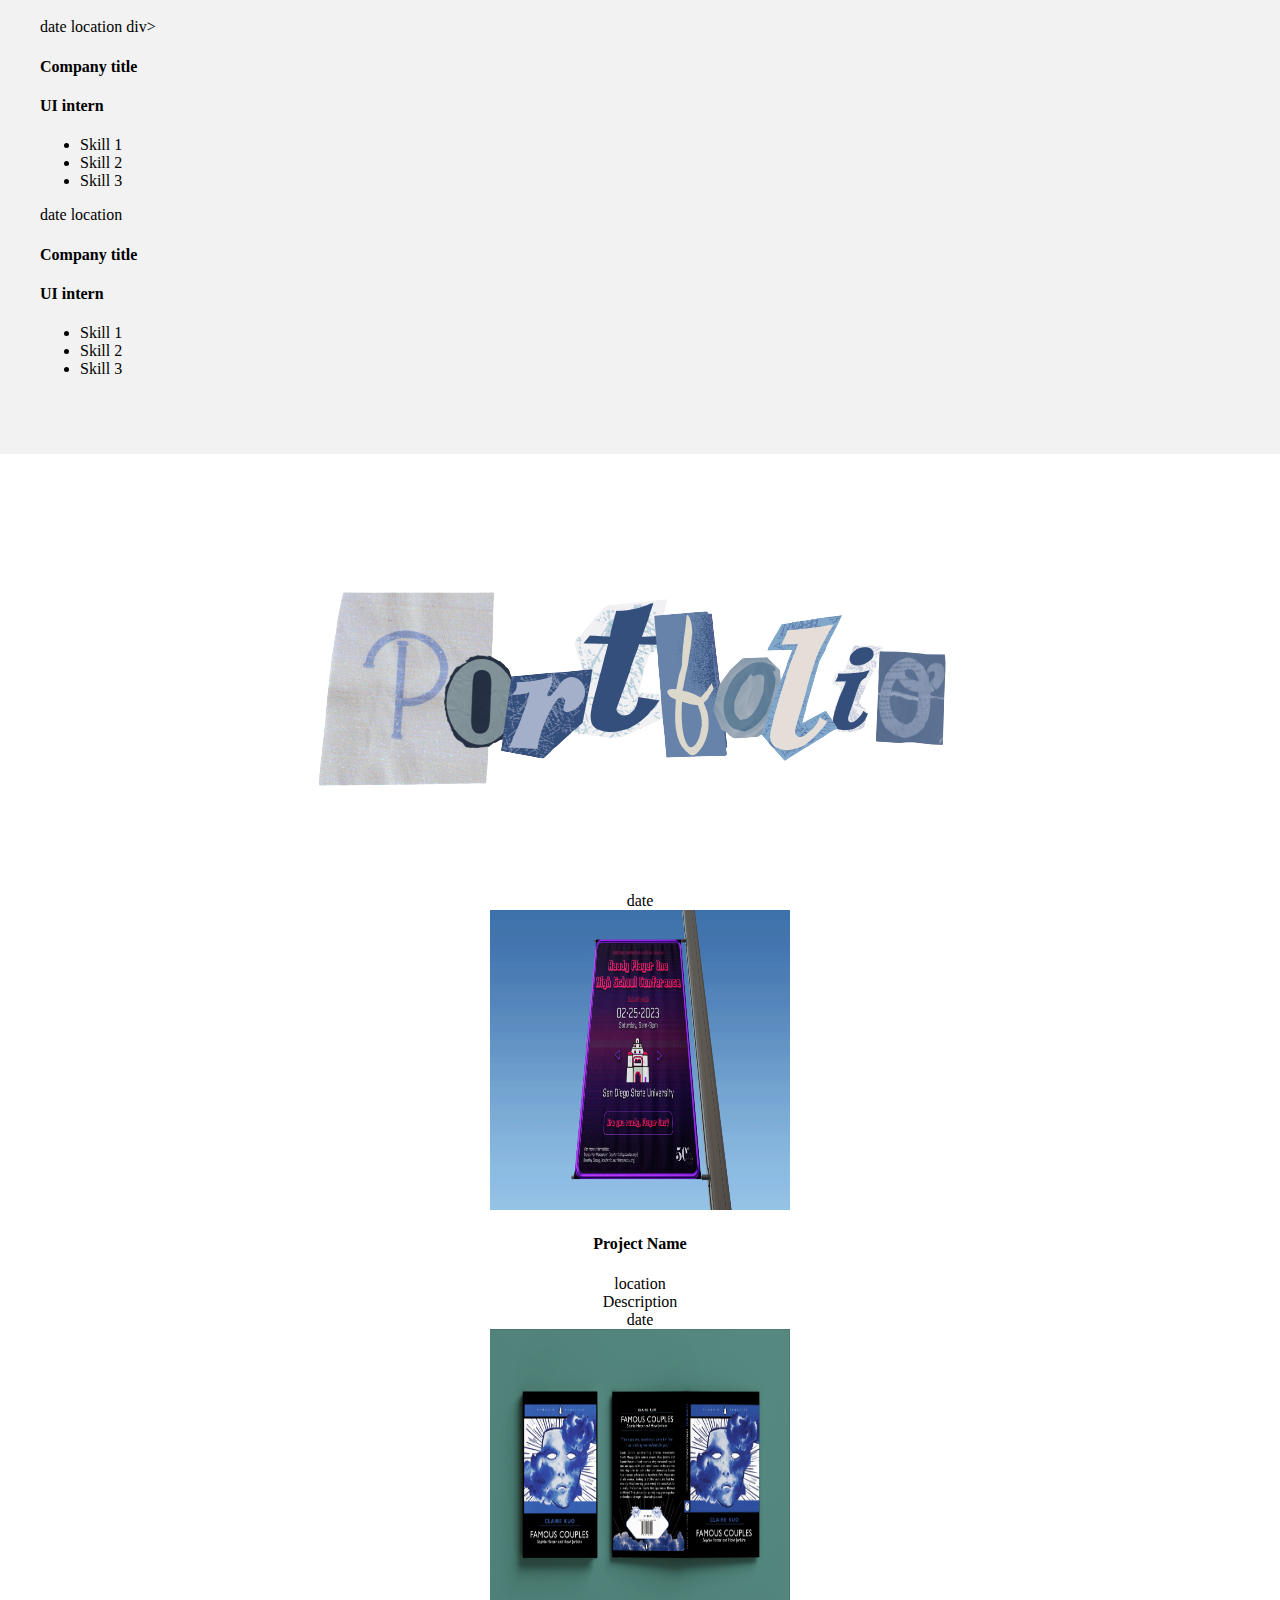
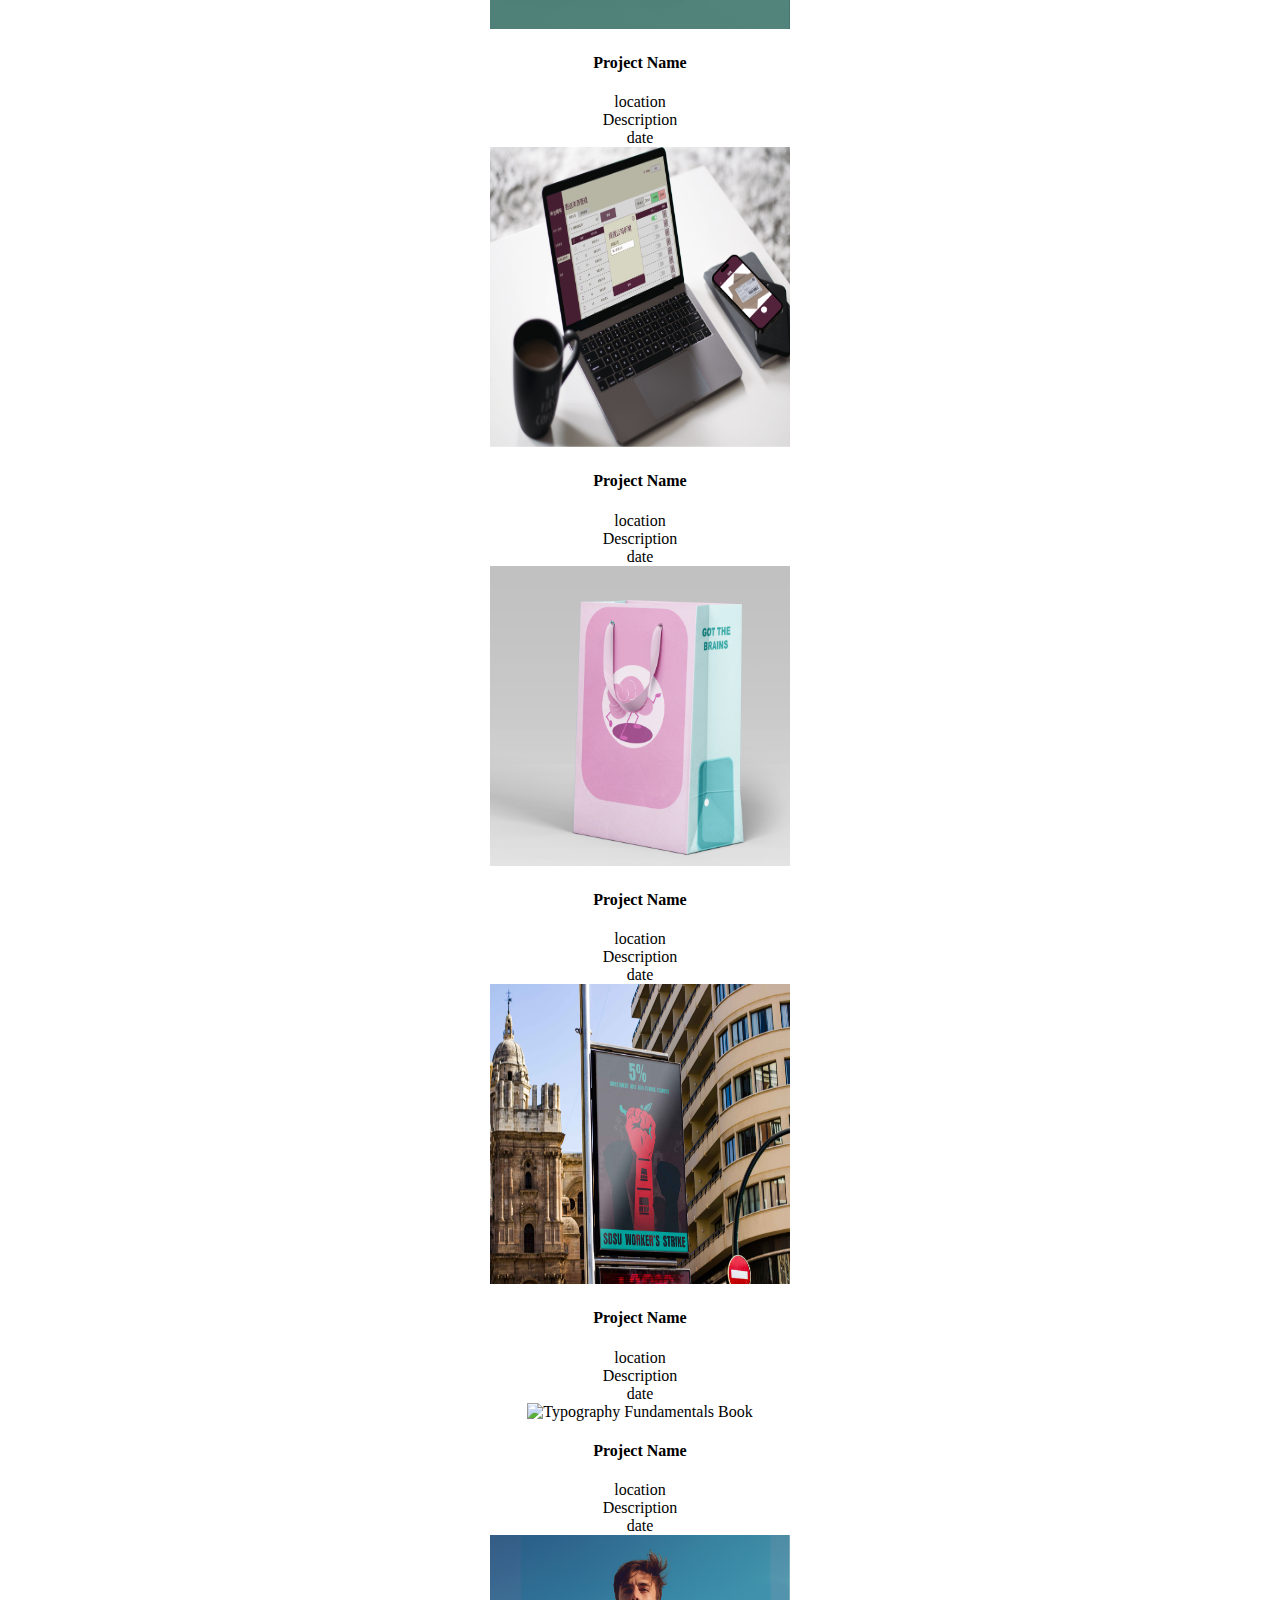
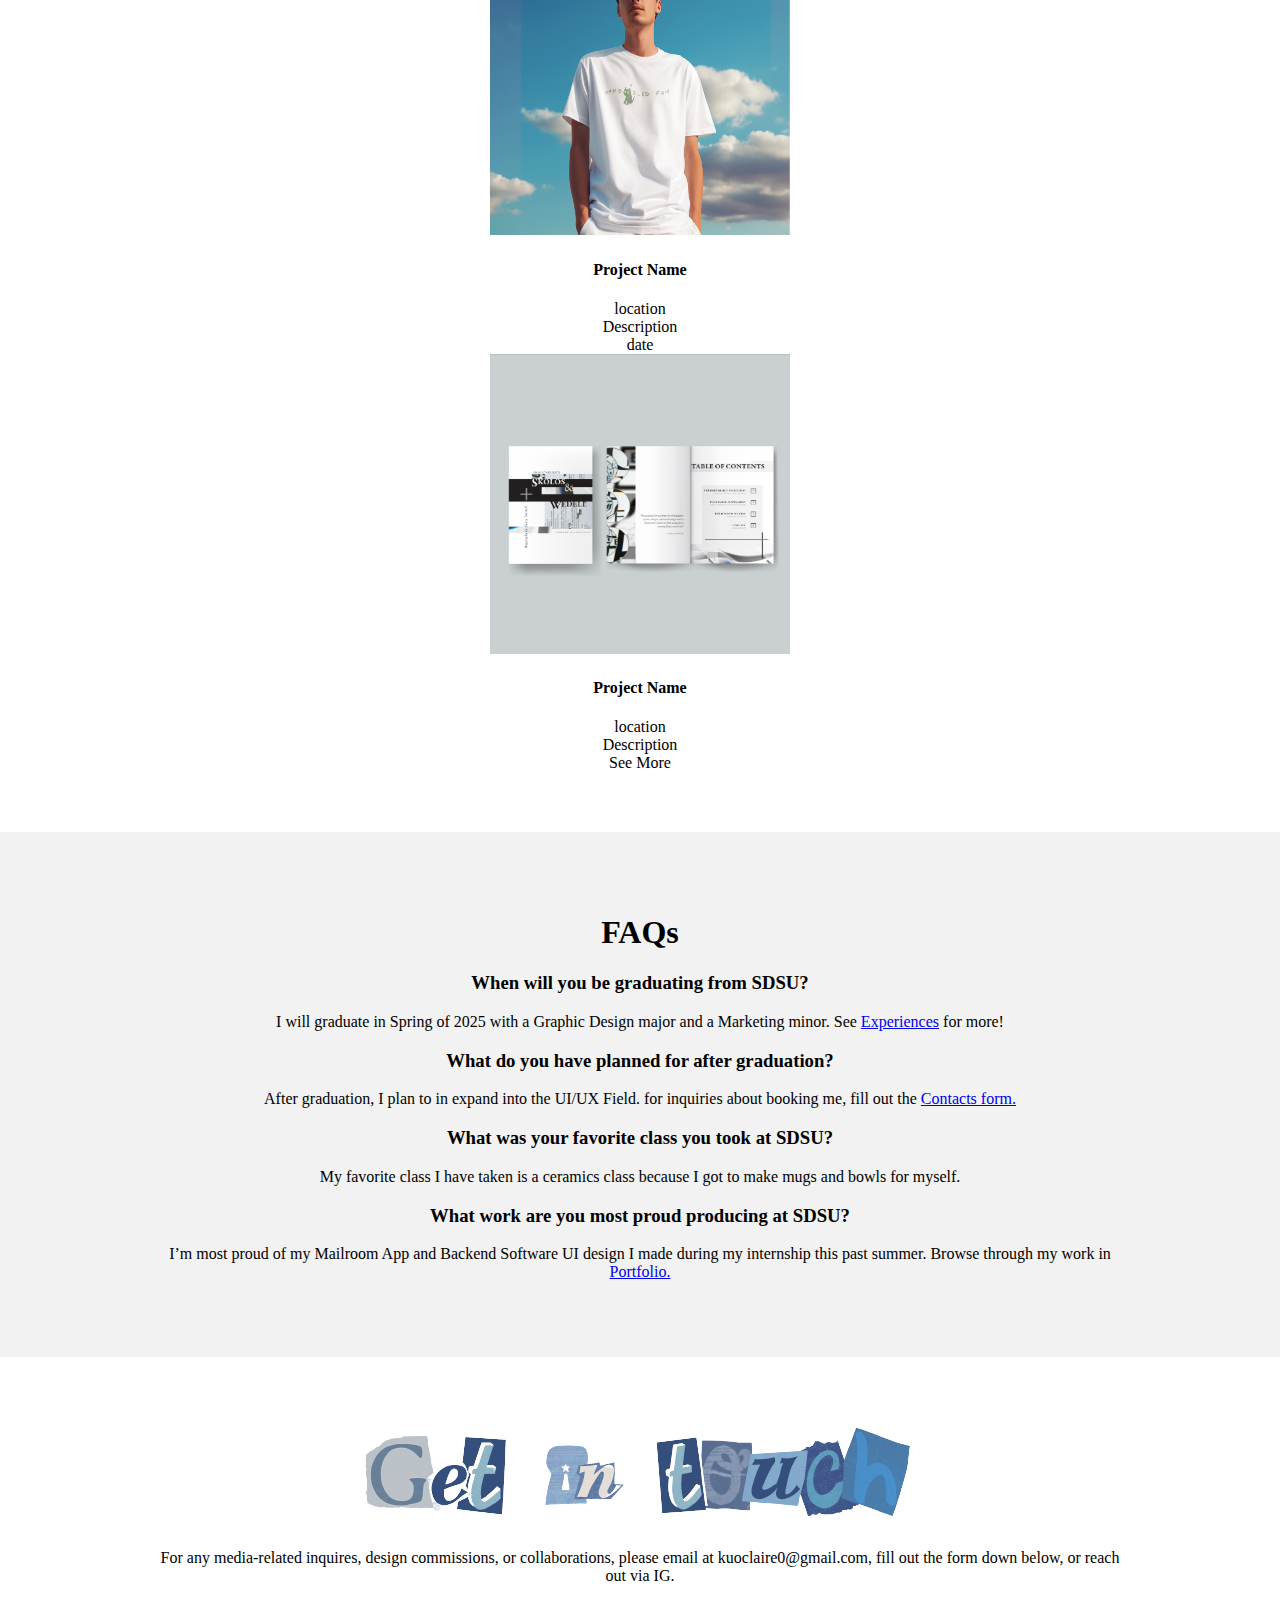
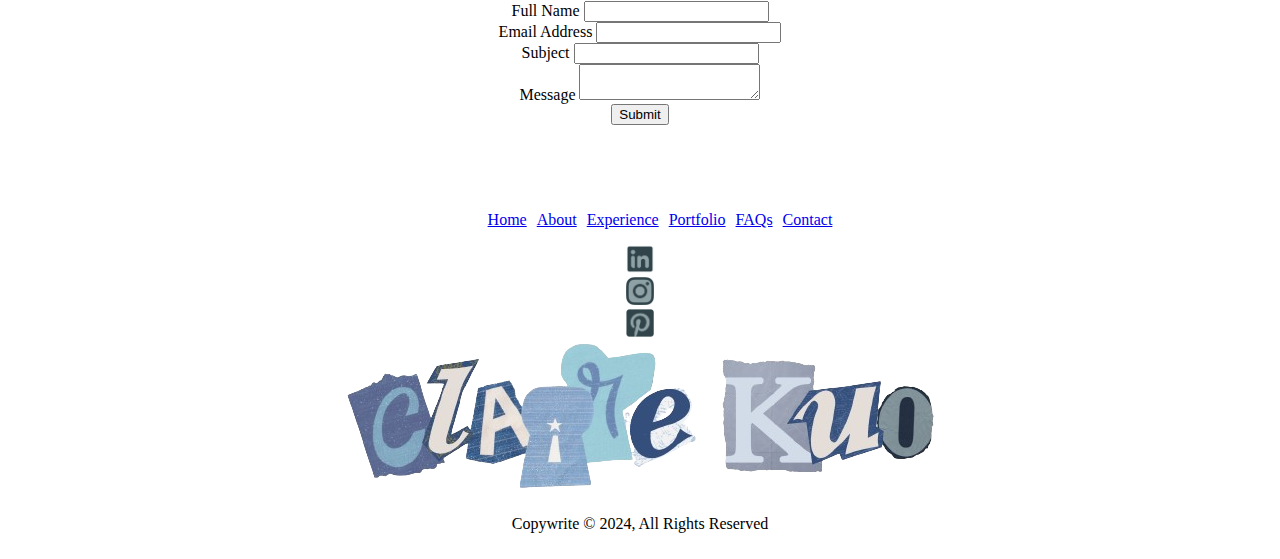
==== commit d4d24228: "initial build" ====
--- a/index.html
+++ b/index.html
@@ -54,32 +54,33 @@
     <p2>location</p2></div>
     <div><h4>Company title</h4>
     <h4>UI intern</h4></div>
-    <ul>
-      <li>project management</li>
-      <li>Skill 2</li>
-      <li>Skill 3</li>
-      </ul>
-  <div class="experience_card">
-    <div><p2>date</p2>
-    <p2>location</p2></div>
-    <div><h4>Company title</h4>
-    <h4>UI intern</h4></div>
-    <ul>
+    <div><ul>
       <li>Skill 1</li>
       <li>Skill 2</li>
       <li>Skill 3</li>
-      </ul>
+      </ul></div>
+  <div class="experience_card">
+    <div><p2>date</p2>
+    <p2>location</p2>
+    div>
+    <div><h4>Company title</h4>
+    <h4>UI intern</h4></div>
+    <div><ul>
+      <li>Skill 1</li>
+      <li>Skill 2</li>
+      <li>Skill 3</li>
+      </ul></div>
   </div>
   <div class="experience_card">
     <div><p2>date</p2>
     <p2>location</p2></div>
     <div><h4>Company title</h4>
     <h4>UI intern</h4></div>
-    <ul>
+    <div><ul>
       <li>Skill 1</li>
       <li>Skill 2</li>
       <li>Skill 3</li>
-      </ul>
+      </ul></div>
   </div>
 </section>
 
@@ -120,14 +121,18 @@
 <section id="faqs">
   <div class="container">
     <h1>FAQs</h1>
+    <div class="Q1">
       <div><h3>When will you be graduating from SDSU?</h3> </div>
-      <div><p>I will graduate in Spring of 2025 with a Graphic Design major and a Marketing minor. See <a class="smoothscroll" href="#contact">Experiences</a> for more!</p></div>
+      <div><p>I will graduate in Spring of 2025 with a Graphic Design major and a Marketing minor. See <a class="smoothscroll" href="#contact">Experiences</a> for more!</p></div></div>
+    <div class="Q2">
       <div><h3>What do you have planned for after graduation?</h3></div>
-      <div><p>After graduation, I plan to in expand into the UI/UX Field. for inquiries about booking me, fill out the <a class="smoothscroll" href="#contact">Contacts form.</a></p></div>
+      <div><p>After graduation, I plan to in expand into the UI/UX Field. for inquiries about booking me, fill out the <a class="smoothscroll" href="#contact">Contacts form.</a></p></div></div>
+    <div class="Q3">
       <div><h3>What was your favorite class you took at SDSU?</h3></div>
-      <div><p>My favorite class I have taken is a ceramics class because I got to make mugs and bowls for myself.</p></div>
+      <div><p>My favorite class I have taken is a ceramics class because I got to make mugs and bowls for myself.</p></div></div>
+    <div class="Q4">
       <div><h3>What work are you most proud producing at SDSU?</h3></div>
-      <div>I’m most proud of my Mailroom App and Backend Software UI design I made during my internship this past summer. Browse through my work in <a class="smoothscroll" href="#portfolio">Portfolio.</a></p></div>
+      <div>I’m most proud of my Mailroom App and Backend Software UI design I made during my internship this past summer. Browse through my work in <a class="smoothscroll" href="#portfolio">Portfolio.</a></p></div></div>
   </div>
 </section>
 
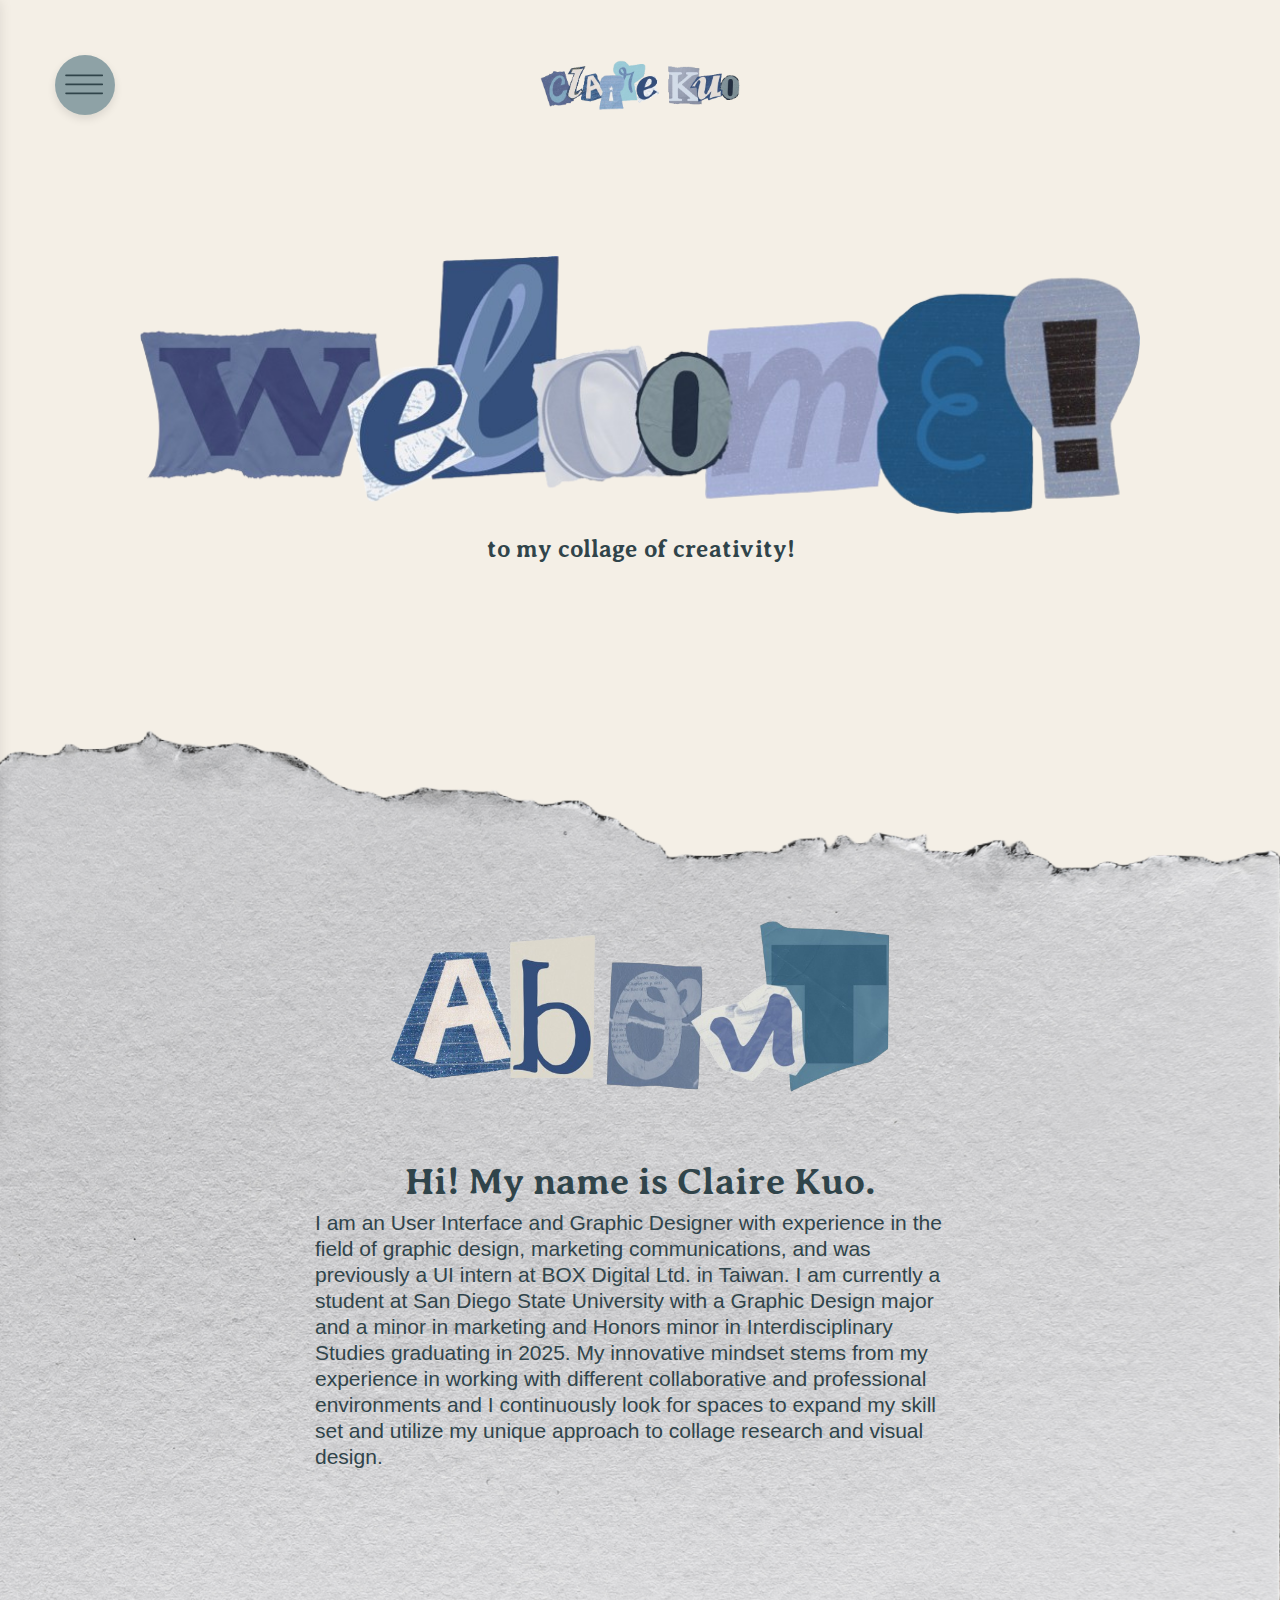
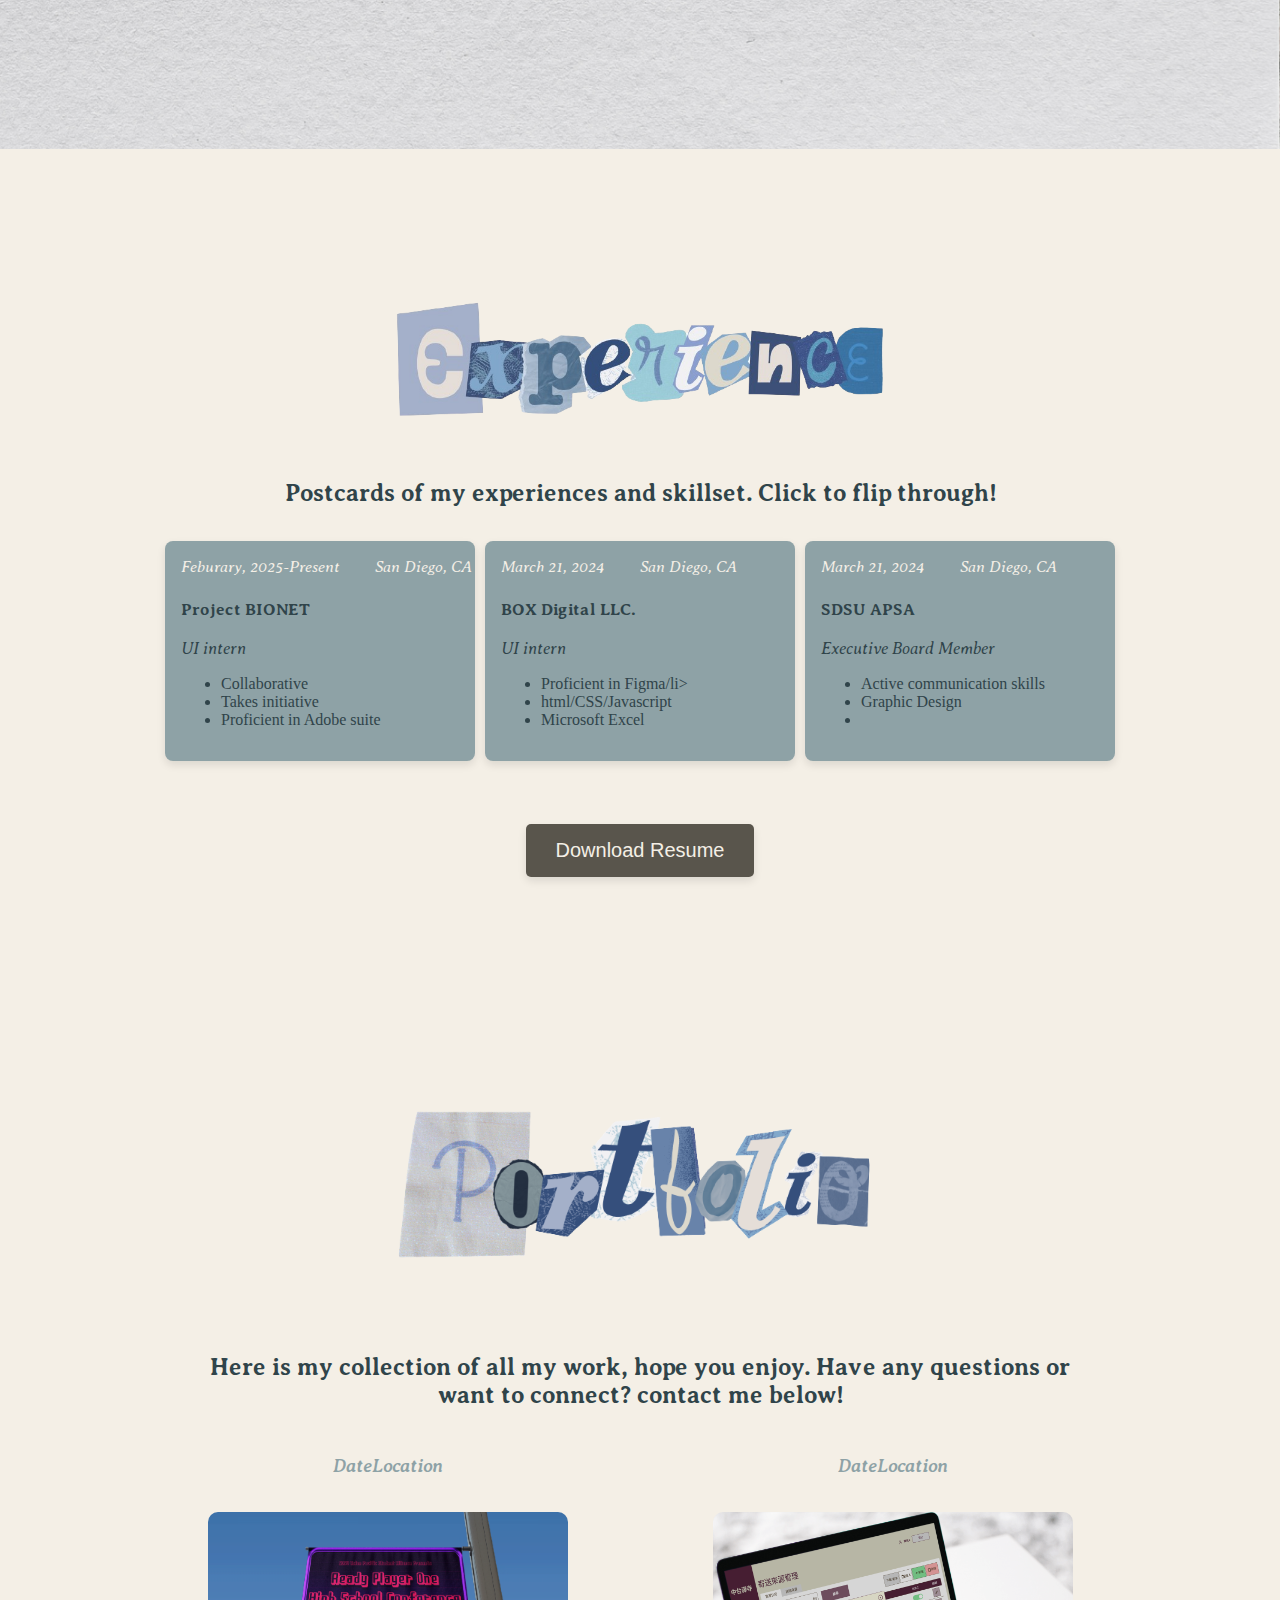
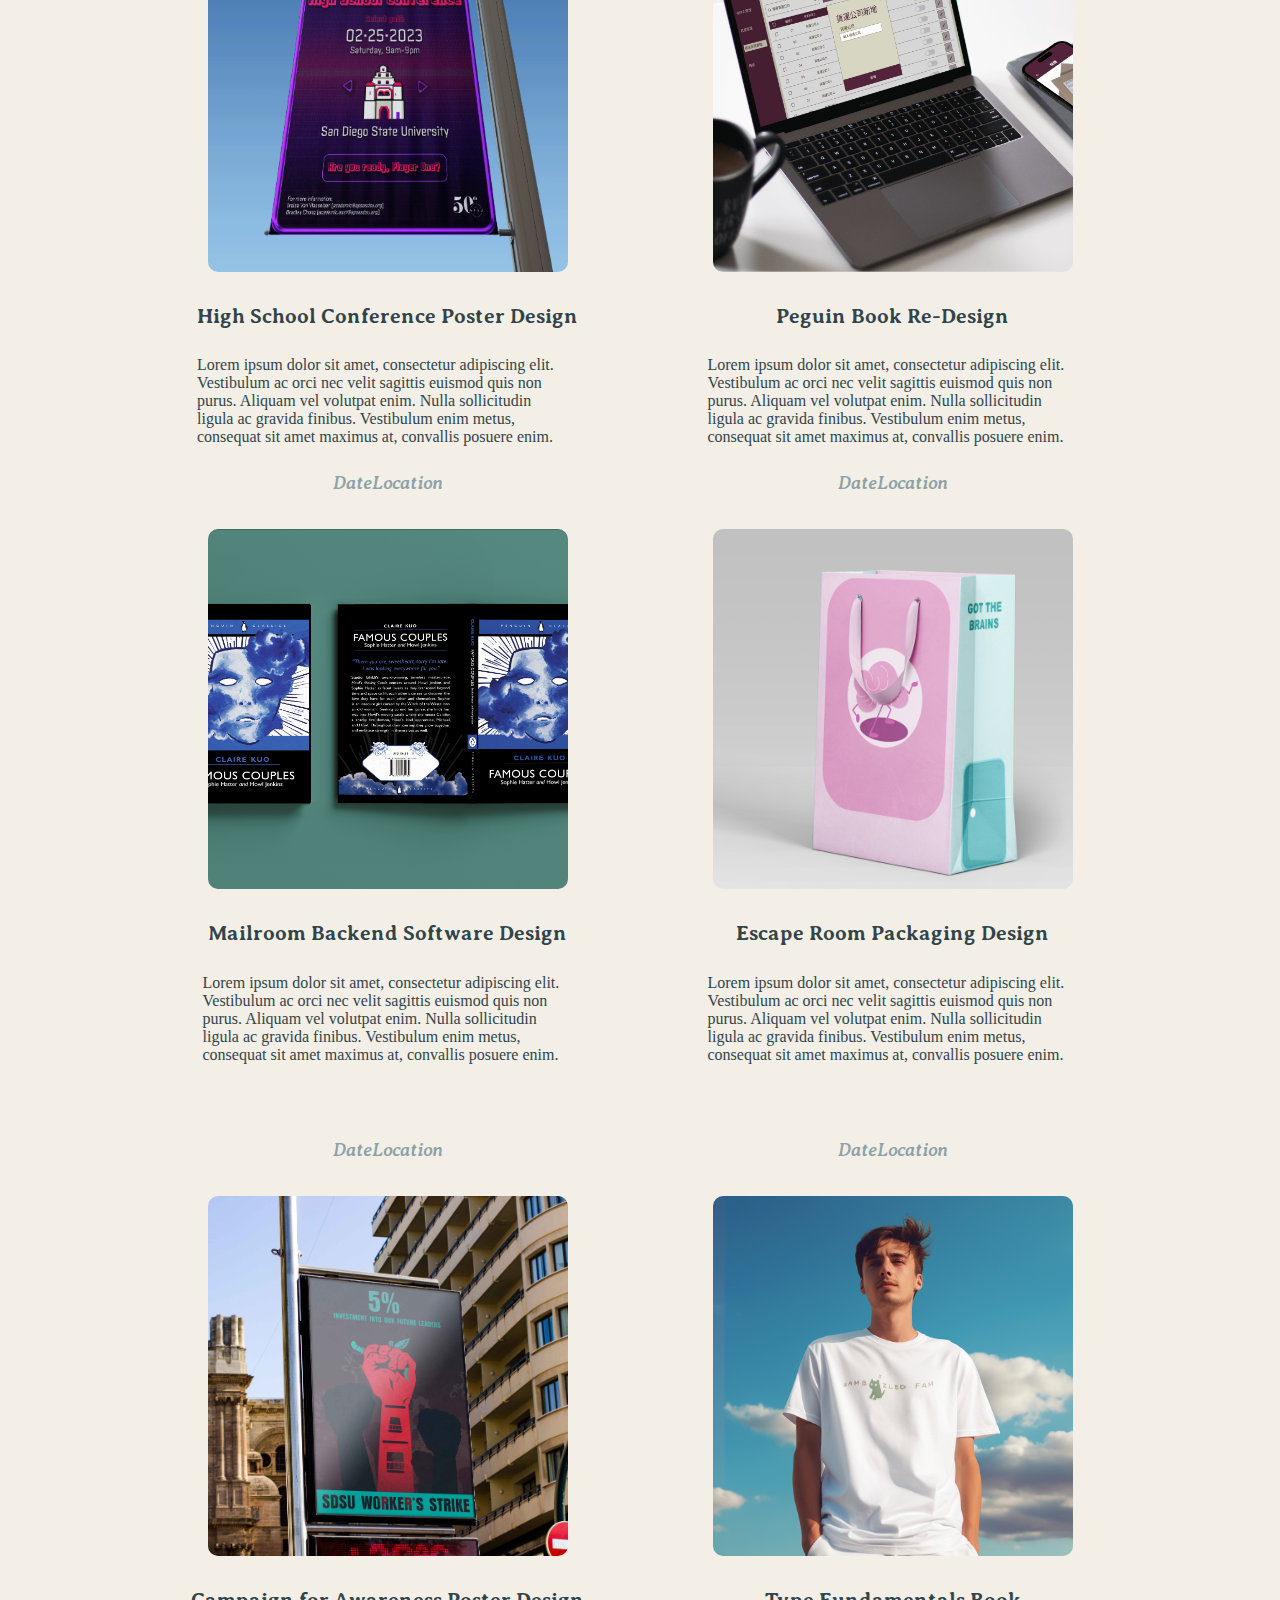
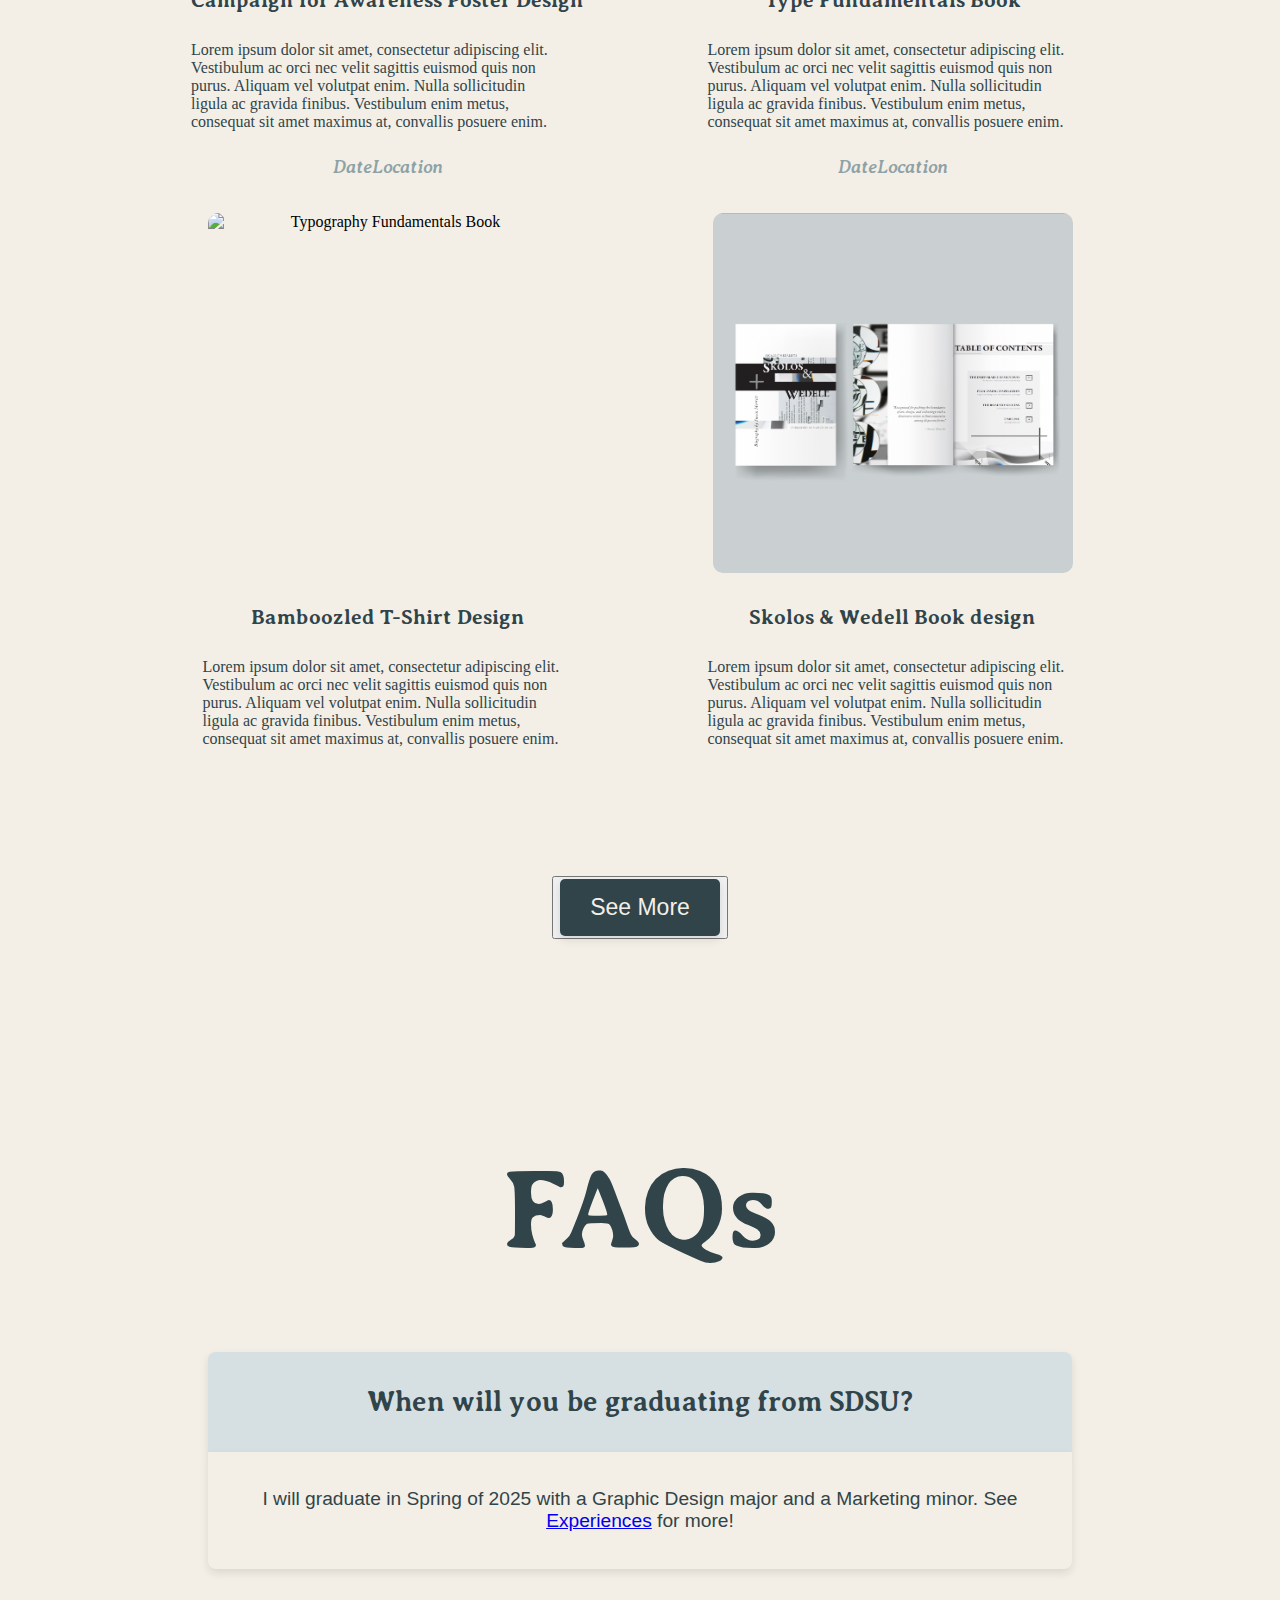
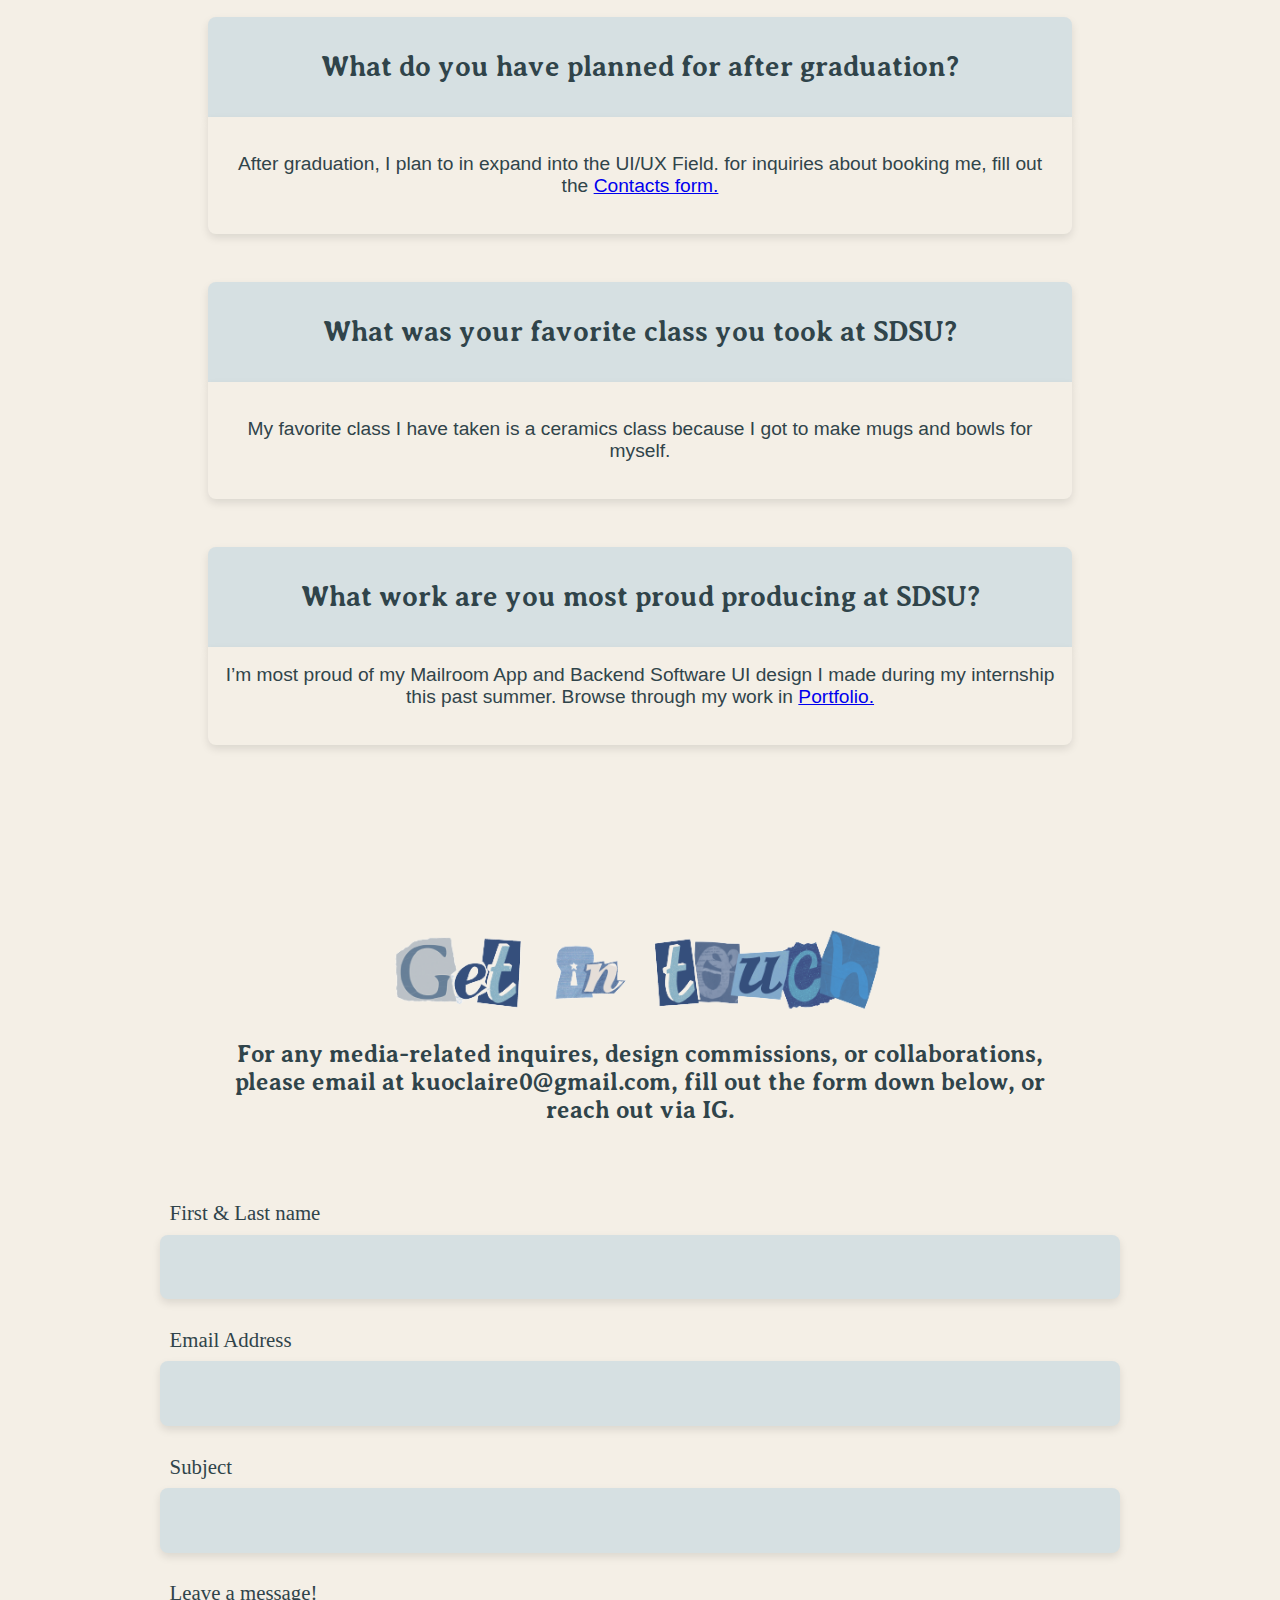
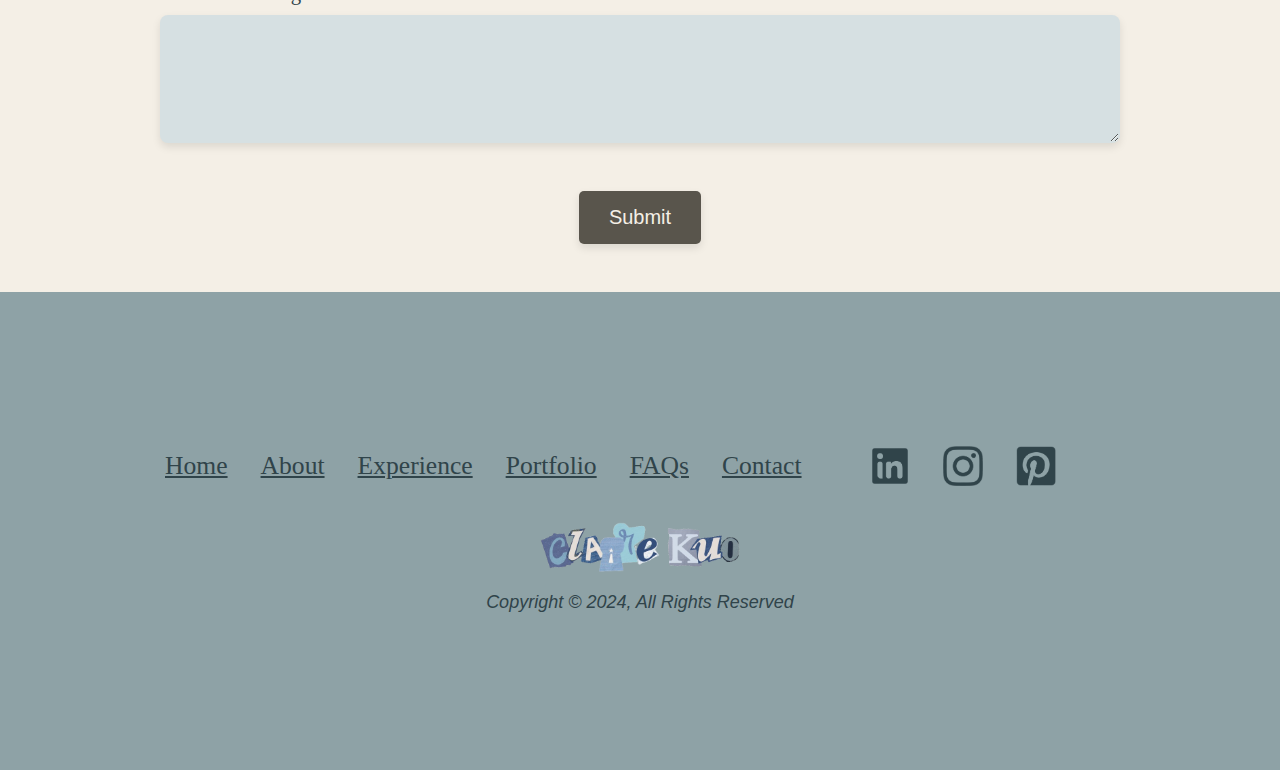
==== commit 4d8c4f3a: "JavaScript build" ====
--- a/index.html
+++ b/index.html
@@ -1,195 +1,469 @@
 <!DOCTYPE html>
-<html lang="en" >
+<html lang="en">
 <head>
-  <meta charset="UTF-8">
-  <title>Claire Kuo - Welcome to My Webpage!</title>
-  <link rel="stylesheet" href="style.css">
-  <link rel="responsive" href="responsive.css">
-  <!-- <link rel="stylesheet" href="style.css"> -->
+    <meta charset="UTF-8">
+    <title>Claire Kuo - Welcome to My Webpage!</title>
+    <link href="style.css" rel="stylesheet">
+    <link href="responsive.css" rel="stylesheet">
+    <link href="https://fonts.googleapis.com" rel="preconnect">
+    <link crossorigin href="https://fonts.gstatic.com" rel="preconnect">
+    <link href="https://fonts.googleapis.com/css2?family=Averia+Serif+Libre:ital,wght@0,300;0,400;0,700;1,300;1,400;1,700&display=swap"
+          rel="stylesheet">
+          <meta name="viewport" content="width=device-width, initial-scale=1, shrink-to-fit=no">
 </head>
-
-<!-- Main Navigation --> 
-<header id="main_nav">
-  <img class="logo" src="images/Logo.png" alt="logo" width="250" height="100" > 
-  <div class="main_nav">
-    <nav>
-      <ul class="nav_links"> 
-        <li><a class="smoothscroll" href="#header">Home</a></li>
-        <li><a class="smoothscroll" href="#about">About</a></li>
-        <li><a class="smoothscroll" href="#experience">Experience</a></li>
-        <li><a class="smoothscroll" href="#portfolio">Portfolio</a></li>
-        <li><a class="smoothscroll" href="#faqs">FAQs</a></li>
-        <li><a class="smoothscroll" href="#contact">Contact</a></li>
-      </ul>
-    </nav>
-  </div>
+<body>
+
+<!-- Main Navigation -->
+<header class="header">
+    <div><img alt="logo" class="logo" src="images/Logo.png"></div>
 </header>
 
-<!-- Main Header --> 
-  <section id="header" class="header">
-    <div><img width=654 height=169 src="images/Portfolio_Welcome.png" class="image" alt="Welcome"/></div>
-    <h2>to my collage of creativity!</h2>
-  </section>
+<div class="menu" id="menuButton" onclick="myMenu()"></div>
+<div class="mobile-menu-popout" id="mymenu">
+    <ul class="mobile-nav-links">
+        <li><a class="main-nav-links" onclick="myMenuLinks()" href="#header">Home</a></li>
+        <li><a class="main-nav-links" onclick="myMenuLinks()" href="#about">About</a></li>
+        <li><a class="main-nav-links" onclick="myMenuLinks()" href="#experience">Experience</a></li>
+        <li><a class="main-nav-links" onclick="myMenuLinks()" href="#portfolio">Portfolio</a></li>
+        <li><a class="main-nav-links" onclick="myMenuLinks()" href="#faqs">FAQs</a></li>
+        <li><a class="main-nav-links" onclick="myMenuLinks()" href="#contact">Contact</a></li>
+    </ul>
+    <div class="dark-mode">
+        <div class="dark-mode-title"><h4>Dark mode</h4></div>
+        <div class="LMbutton" id="lmbutton" onclick="lmButton()"></div>
+    </div>
+</div>
+<!-- Main Header -->
+<section class="header" id="header">
+    <div><img alt="Welcome" class="welcome" src="images/Portfolio_Welcome.png"/></div>
+    <div class="subheading"><h2>to my collage of creativity!</h2></div>
+</section>
+
+<!-- About Section -->
+<section id="about">
+    <div class="container">
+        <div class="row">
+            <div><img alt="About" class="image" src="images/Portfolio_About.png"/></div>
+            <div class="aboutme">
+                <div class="aboutme-header"><h3>Hi! My name is Claire Kuo.</h3></div>
+                <div class="aboutme-paragraph"><p>I am an User Interface and Graphic Designer with experience in the
+                    field of graphic design, marketing
+                    communications, and was previously a UI intern at BOX Digital Ltd. in Taiwan. I am currently a
+                    student at San Diego State University with a Graphic Design major and a minor in marketing and
+                    Honors minor in Interdisciplinary Studies graduating in 2025. My innovative mindset stems from my
+                    experience in working with different collaborative and professional environments and I continuously
+                    look for spaces to expand my skill set and utilize my unique approach to collage research and visual
+                    design.</p></div>
+            </div>
+        </div>
+    </div>
+</section>
+
+<!-- Skills Section -->
+<section id="experience">
+    <div class="container">
+        <div><img alt="Experience" class="image" src="images/Portfolio_Experience.png"/></div>
+        <div class="subheading"><h2>Postcards of my experiences and skillset. Click to flip through!</h2></div>
+        <div class="experience-card-column" >
+            <div class="experience-card">
+                <div class="experience-card-content">
+                    <div class="experience-card-date-location">
+                        <div class="date">Feburary, 2025-Present</div>
+                        <div class="location">San Diego, CA</div>
+                    </div>
+                    <div class="experience-card-title">
+                        <h4>Project BIONET</h4>
+                        <p1>UI intern</p1>
+                    </div>
+                    <div class="experience-card-description">
+                        <ul>
+                            <li>Collaborative </li>
+                            <li>Takes initiative</li>
+                            <li>Proficient in Adobe suite </li>
+                        </ul>
+                    </div>
+                </div>
+            </div>
+            <div class="experience-card">
+                <div class="experience-card-content">
+                    <div class="experience-card-date-location">
+                        <div class="date">March 21, 2024</div>
+                        <div class="location">San Diego, CA</div>
+                    </div>
+                    <div class="experience-card-title">
+                        <h4>BOX Digital LLC.</h4>
+                        <p1>UI intern</p1>
+                    </div>
+                    <div class="experience-card-description">
+                        <ul>
+                            <li>Proficient in Figma/li>
+                            <li>html/CSS/Javascript</li>
+                            <li>Microsoft Excel</li>
+                        </ul>
+                    </div>
+                </div>
+            </div>
+            <div class="experience-card">
+                <div class="experience-card-content">
+                    <div class="experience-card-date-location">
+                        <div class="date">March 21, 2024</div>
+                        <div class="location">San Diego, CA</div>
+                    </div>
+                    <div class="experience-card-title">
+                        <h4>SDSU APSA</h4>
+                        <p1>Executive Board Member</p1>
+                    </div>
+                    <div class="experience-card-description">
+                        <ul>
+                            <li>Active communication skills</li>
+                            <li>Graphic Design</li>
+                            <li></li>
+                        </ul>
+                    </div>
+                </div>
+            </div>
+        </div>
+        <div class="centered-button-div"><a class="button-secondary" target="_blank" herf="Claire-Kuo-Resume-2024">Download Resume</a></div>
+
+</section>
+
+<!-- Gallery Section -->
+<section id="portfolio">
+    <div class="container">
+        <div><img alt="Portfolio" class="image" src="images/Portfolio_Portfolio.png"/></div>
+        <div class="subheading"><h2>Here is my collection of all my work, hope you enjoy. Have any questions or want to
+            connect? contact me below!</h2></div>
+        <div class="portfolio-gallery">
+            <div class="portfolio-row">
+                <div class="portfolio-container">
+                    <div class="portfolio-date-location"><h4>Date</h4><h4>Location</h4></div>
+                    <div><img alt="High School Conference Poster" class="mockup"
+                              src="images/APSASDSU_HSC_Postermockup.png"/></div>
+                    <div class="portfolio-content">
+                        <div class="portfolio-title"><h4>High School Conference Poster Design</h4></div>
+                        <div class="portfolio-description">
+                            <p2>Lorem ipsum dolor sit amet, consectetur adipiscing elit. Vestibulum ac orci nec velit
+                                sagittis euismod quis non purus. Aliquam vel volutpat enim. Nulla sollicitudin ligula ac
+                                gravida finibus. Vestibulum enim metus, consequat sit amet maximus at, convallis posuere
+                                enim.
+                            </p2>
+                        </div>
+                    </div>
+                </div>
+                <div class="portfolio-container">
+                    <div class="portfolio-date-location"><h4>Date</h4><h4>Location</h4></div>
+                    <div><img alt="penguin book cover" class="mockup" src="images/bookcoverfinal_mockup.PNG"/></div>
+                    <div class="portfolio-content">
+                        <div class="portfolio-title"><h4>Mailroom Backend Software Design</h4></div>
+                        <div class="portfolio-description">
+                            <p2>Lorem ipsum dolor sit amet, consectetur adipiscing elit. Vestibulum ac orci nec velit
+                                sagittis euismod quis non purus. Aliquam vel volutpat enim. Nulla sollicitudin ligula ac
+                                gravida finibus. Vestibulum enim metus, consequat sit amet maximus at, convallis posuere
+                                enim.
+                            </p2>
+                        </div>
+                    </div>
+                </div>
+            </div>
+            <div class="portfolio-row">
+                <div class="portfolio-container">
+                    <div class="portfolio-date-location"><h4>Date</h4><h4>Location</h4></div>
+                    <div><img alt="Mailroom Software UI Design" class="mockup" src="images/Mailroom Mockup.png"/></div>
+                    <div class="portfolio-content">
+                        <div class="portfolio-title"><h4>Peguin Book Re-Design</h4></div>
+                        <div class="portfolio-description">
+                            <p2>Lorem ipsum dolor sit amet, consectetur adipiscing elit. Vestibulum ac orci nec velit
+                                sagittis euismod quis non purus. Aliquam vel volutpat enim. Nulla sollicitudin ligula ac
+                                gravida finibus. Vestibulum enim metus, consequat sit amet maximus at, convallis posuere
+                                enim.
+                            </p2>
+                        </div>
+                    </div>
+                </div>
+                <div class="portfolio-container">
+                    <div class="portfolio-date-location"><h4>Date</h4><h4>Location</h4></div>
+                    <div><img alt="Shopping Bag" class="mockup" src="images/Shopping_Bag_Mockup_guide.png"/></div>
+                    <div class="portfolio-content">
+                        <div class="portfolio-title"><h4>Escape Room Packaging Design</h4></div>
+                        <div class="portfolio-description">
+                            <p2>Lorem ipsum dolor sit amet, consectetur adipiscing elit. Vestibulum ac orci nec velit
+                                sagittis euismod quis non purus. Aliquam vel volutpat enim. Nulla sollicitudin ligula ac
+                                gravida finibus. Vestibulum enim metus, consequat sit amet maximus at, convallis posuere
+                                enim.
+                            </p2>
+                        </div>
+                    </div>
+                </div>
+            </div>
+            <div class="portfolio-row">
+                <div class="portfolio-container">
+                    <div class="portfolio-date-location"><h4>Date</h4><h4>Location</h4></div>
+                    <div><img alt="Icon for Awareness" class="mockup"
+                              src="images/ClaireKuo_IconforAwarenessMockup.jpg"/></div>
+                    <div class="portfolio-content">
+                        <div class="portfolio-title"><h4>Campaign for Awareness Poster Design</h4></div>
+                        <div class="portfolio-description">
+                            <p2>Lorem ipsum dolor sit amet, consectetur adipiscing elit. Vestibulum ac orci nec velit
+                                sagittis euismod quis non purus. Aliquam vel volutpat enim. Nulla sollicitudin ligula ac
+                                gravida finibus. Vestibulum enim metus, consequat sit amet maximus at, convallis posuere
+                                enim.
+                            </p2>
+                        </div>
+                    </div>
+                </div>
+                <div class="portfolio-container">
+                    <div class="portfolio-date-location"><h4>Date</h4><h4>Location</h4></div>
+                    <div><img alt="Typography Fundamentals Book" class="mockup" src="images/Square_Book_Mockup.png"/>
+                    </div>
+                    <div class="portfolio-content">
+                        <div class="portfolio-title"><h4>Bamboozled T-Shirt Design</h4></div>
+                        <div class="portfolio-description">
+                            <p2>Lorem ipsum dolor sit amet, consectetur adipiscing elit. Vestibulum ac orci nec velit
+                                sagittis euismod quis non purus. Aliquam vel volutpat enim. Nulla sollicitudin ligula ac
+                                gravida finibus. Vestibulum enim metus, consequat sit amet maximus at, convallis posuere
+                                enim.
+                            </p2>
+                        </div>
+                    </div>
+                </div>
+            </div>
+            <div class="portfolio-row">
+                <div class="portfolio-container">
+                    <div class="portfolio-date-location"><h4>Date</h4><h4>Location</h4></div>
+                    <div><img alt="Bamboozled T-Shirt" class="mockup" src="images/T-Shirt mockup.png"/></div>
+                    <div class="portfolio-content">
+                        <div class="portfolio-title"><h4> Type Fundamentals Book</h4></div>
+                        <div class="portfolio-description">
+                            <p2>Lorem ipsum dolor sit amet, consectetur adipiscing elit. Vestibulum ac orci nec velit
+                                sagittis euismod quis non purus. Aliquam vel volutpat enim. Nulla sollicitudin ligula ac
+                                gravida finibus. Vestibulum enim metus, consequat sit amet maximus at, convallis posuere
+                                enim.
+                            </p2>
+                        </div>
+                    </div>
+                </div>
+                <div class="portfolio-container">
+                    <div class="portfolio-date-location"><h4>Date</h4><h4>Location</h4></div>
+                    <div><img alt="Skolos & Wedell" class="mockup" src="images/Skolos&Wedell.png"/></div>
+                    <div class="portfolio-content">
+                        <div class="portfolio-title"><h4>Skolos & Wedell Book design</h4></div>
+                        <div class="portfolio-description">
+                            <p2>Lorem ipsum dolor sit amet, consectetur adipiscing elit. Vestibulum ac orci nec velit
+                                sagittis euismod quis non purus. Aliquam vel volutpat enim. Nulla sollicitudin ligula ac
+                                gravida finibus. Vestibulum enim metus, consequat sit amet maximus at, convallis posuere
+                                enim.
+                            </p2>
+                        </div>
+                    </div>
+                </div>
+            </div>
+        </div>
+    </div>
+    <div class="centered-button-div">
+        <button class="centered-button-div"><a class="button-primary" target="_blank" herf="">See More</a></div>
+    </div>
+</section>
+
+<!-- Testimonials Section -->
+<section id="faqs">
+    <div class="container">
+        <div class="h1"><h1>FAQs</h1></div>
+        <div class="faq-question-section">
+            <div class="faq-question-answer">
+                <div class="question"><h3>When will you be graduating from SDSU?</h3></div>
+                <div class="answer"><p>I will graduate in Spring of 2025 with a Graphic Design major and a Marketing
+                    minor. See <a class="textto" href="#contact">Experiences</a> for more!</p></div>
+            </div>
+            <div class="faq-question-answer">
+                <div class="question"><h3>What do you have planned for after graduation?</h3></div>
+                <div class="answer"><p>After graduation, I plan to in expand into the UI/UX Field. for inquiries about
+                    booking me, fill out the <a class="textto" href="#contact">Contacts form.</a></p></div>
+            </div>
+            <div class="faq-question-answer">
+                <div class="question"><h3>What was your favorite class you took at SDSU?</h3></div>
+                <div class="answer"><p>My favorite class I have taken is a ceramics class because I got to make mugs and
+                    bowls for myself.</p></div>
+            </div>
+            <div class="faq-question-answer">
+                <div class="question"><h3>What work are you most proud producing at SDSU?</h3></div>
+                <div class="answer">I’m most proud of my Mailroom App and Backend Software UI design I made during my
+                    internship this past summer. Browse through my work in <a class="textto" href="#portfolio">Portfolio.</a></p>
+                </div>
+            </div>
+        </div>
+    </div>
+</section>
+
+<!-- Contact Section -->
+<section id="contact" style="display: flex; justify-content:center;">
+    <div class="contact-container" style="width: 960px;">
+        <div><img alt="contact" class="image" src="images/Portfolio_Contact.png"/></div>
+        <div class="subheading"><h2>For any media-related inquires, design commissions, or collaborations, please email
+            at kuoclaire0@gmail.com, fill out the form down below, or reach out via IG.</h2></div>
+        <form>
+            <div class="contact-form"></div>
+            <div class="contact-section">
+                <label for="contact-input-title">First & Last name</label>
+                <input class="contact-input-form" type="ex:Jane Doe">
+            </div>
+            <div class="contact-section">
+                <label for="contact-input-title">Email Address</label>
+                <input class="contact-input-form" type="Email">
+            </div>
+            <div class="contact-section">
+                <label for="contact-input-title">Subject</label>
+                <input class="contact-input-form" type="Subject">
+            </div>
+            <div class="contact-section">
+                <label for="contact-input-title">Leave a message!</label>
+                <textarea class="contact-input-large-form"></textarea>
+            </div>
+            <div class="centered-button-div"><input class="button-secondary" type="submit" value="Submit"></div>
+    </div>
+    </form>
+    </div>
+</section>
+
+<!-- Footer Section -->
+<footer>
+    <div class="container">
+        <div class="footer">
+            <div class="footer-content">
+                <nav>
+                    <ul class="footer-links">
+                        <li><a class="footerlink" href="#header">Home</a></li>
+                        <li><a class="footerlink" href="#about">About</a></li>
+                        <li><a class="footerlink" href="#experience">Experience</a></li>
+                        <li><a class="footerlink" href="#portfolio">Portfolio</a></li>
+                        <li><a class="footerlink" href="#faqs">FAQs</a></li>
+                        <li><a class="footerlink" href="#contact">Contact</a></li>
+                    </ul>
+                </nav>
+                <div class="social-media-links">
+                    <div class="social_media_linkedin"></div>
+                    <div class="social_media_Instagram"></div>
+                    <div class="social_media_Pinterest"></div>
+                </div>
+            </div>
+            <img alt="logo" class="footer-logo" src="images/Logo.png">
+            <div class="copyright"><p>Copyright © 2024, All Rights Reserved</p></div>
+        </div>
+</footer>
+<script>
+    function myMenu() {
+        document.getElementById("mymenu").classList.toggle("open");
+        document.getElementById('menuButton').classList.toggle('close');
+    }
+    function myMenuLinks() {
+        document.getElementById("mymenu").classList.remove("open");
+        document.getElementById('menuButton').classList.remove('close');
+    }
+    function lmButton() {
+        document.getElementById("lmbutton").classList.toggle("activated-LMbutton");
+        document.getElementById("mymenu").classList.toggle("darkmode-mobile-menu-popout");
+       
+        const mainnavlinksDark = document.querySelectorAll('.main-nav-links')
+            for (let i = 0; i < mainnavlinksDark.length; i++) {
+                mainnavlinksDark[i].classList.toggle('darkmode-main-nav-links');
+            }
+        const buttonprimaryDark = document.querySelectorAll('.button-primary')
+            for (let i = 0; i < buttonprimaryDark.length; i++) {
+                buttonprimaryDark[i].classList.toggle('darkmode-button-primary');
+            }
+         const subheadingDark = document.querySelectorAll('.subheading')
+            for (let i = 0; i < subheadingDark.length; i++) {
+                subheadingDark[i].classList.toggle('darkmode-subheading');
+            }
+        const experiencecardDark = document.querySelectorAll('.experience-card')
+            for (let i = 0; i < experiencecardDark.length; i++) {
+                experiencecardDark[i].classList.toggle('darkmode-experience-card');
+            }
+        const experiencecarddatelocationDark = document.querySelectorAll('.experience-card-date-location')
+            for (let i = 0; i < experiencecarddatelocationDark.length; i++) {
+                experiencecarddatelocationDark[i].classList.toggle('darkmode-experience-card-date-location');
+            }
+        const portfoliodatelocationDark = document.querySelectorAll('.portfolio-date-location')
+            for (let i = 0; i < portfoliodatelocationDark.length; i++) {
+                portfoliodatelocationDark[i].classList.toggle('darkmode-portfolio-date-location');
+            }
+        const portfoliotitleDark = document.querySelectorAll('.portfolio-title')
+            for (let i = 0; i < portfoliotitleDark.length; i++) {
+                portfoliotitleDark[i].classList.toggle('darkmode-portfolio-title');
+            }
+        const portfoliodescriptionDark = document.querySelectorAll('.portfolio-description')
+            for (let i = 0; i < portfoliodescriptionDark.length; i++) {
+                portfoliodescriptionDark[i].classList.toggle('darkmode-portfolio-description');
+            }
+        const copyrightDark = document.querySelectorAll('.copyright')
+            for (let i = 0; i < copyrightDark.length; i++) {
+                copyrightDark[i].classList.toggle('darkmode-copyright');
+            }
+        const honeDark = document.querySelectorAll('.h1')
+            for (let i = 0; i < honeDark.length; i++) {
+                honeDark[i].classList.toggle('darkmode-h1');
+            }
+        const darkmodetitleDark = document.querySelectorAll('.dark-mode-title')
+            for (let i = 0; i < darkmodetitleDark.length; i++) {
+                darkmodetitleDark[i].classList.toggle('darkmode-dark-mode-title');
+            }
+        const labelDark = document.querySelectorAll('label')
+            for (let i = 0; i < labelDark.length; i++) {
+                labelDark[i].classList.toggle('darkmode-label');
+            }
+        const bodyDark = document.querySelectorAll('body')
+            for (let i = 0; i < bodyDark.length; i++) {
+                bodyDark[i].classList.toggle('darkmode-body');
+            }
+        const sectionheaderDark = document.querySelectorAll('section#header')
+            for (let i = 0; i < sectionheaderDark.length; i++) {
+                sectionheaderDark[i].classList.toggle('darkmode-sectionheader');
+            }
+        const sectionaboutDark = document.querySelectorAll('section#about')
+            for (let i = 0; i < sectionaboutDark.length; i++) {
+                sectionaboutDark[i].classList.toggle('darkmode-sectionabout');
+            }
+        const aboutmeheaderDark = document.querySelectorAll('.aboutme-header')
+            for (let i = 0; i < aboutmeheaderDark.length; i++) {
+                aboutmeheaderDark[i].classList.toggle('darkmode-aboutme-header');
+            }
+        const aboutmedescriptionDark = document.querySelectorAll('.aboutme-paragraph')
+            for (let i = 0; i < aboutmedescriptionDark.length; i++) {
+                aboutmedescriptionDark[i].classList.toggle('darkmode-aboutme-paragraph');
+            }
+        const socialmedialinkedinDark = document.querySelectorAll('.social_media_linkedin')
+            for (let i = 0; i < socialmedialinkedinDark.length; i++) {
+                socialmedialinkedinDark[i].classList.toggle('darkmode-social_media_linkedin');
+            }
+        const socialmediainstagramDark = document.querySelectorAll('.social_media_Instagram')
+            for (let i = 0; i < socialmediainstagramDark.length; i++) {
+                socialmediainstagramDark[i].classList.toggle('darkmode-social_media_Instagram');
+            }
+        const socialmediapinterestDark = document.querySelectorAll('.social_media_Pinterest')
+            for (let i = 0; i < socialmediapinterestDark.length; i++) {
+                socialmediapinterestDark[i].classList.toggle('darkmode-social_media_Pinterest');
+            }
+        const footerlinkDark = document.querySelectorAll('.footerlink')
+            for (let i = 0; i < footerlinkDark.length; i++) {
+                footerlinkDark[i].classList.toggle('darkmode-footerlink');
+            }
+          /* FIX: footer?? maybe */
+           
+
+       
+
+
+        
+        
   
-<!-- About Section --> 
-<section id="about">
-  <div class="container">
-    <div class="row">
-      <div><img width=547 height=203 src="images/Portfolio_About.png" class="image" alt="About"/></div>
-    <div>
-    <h3>Hi! My name is Claire Kuo.</h3>
-    <p>I am an User Interface and Graphic Designer with experience in the field of graphic design, marketing communications, and was previously a UI intern at BOX Digital Ltd. in Taiwan. I am currently a student at San Diego State University with a Graphic Design major and a minor in marketing and Honors minor in Interdisciplinary Studies graduating in 2025. My innovative mindset stems from my experience in working with different collaborative and professional environments and I continuously look for spaces to expand my skill set and utilize my unique approach to collage research and visual design.</p>
-    </div>
-</section>
-
-<!-- Skills Section -->  
-<section id="experience">
-  <div class="container">
-    <div><img src="images/Portfolio_Experience.png" class="image" alt="Experience"/></div>
-    <h3>Postcards of my experiences and skillset.
-      Click to flip through!</h3>
-  </div>
-  <div class="experience_card">
-    <div><p2>date</p2>
-    <p2>location</p2></div>
-    <div><h4>Company title</h4>
-    <h4>UI intern</h4></div>
-    <div><ul>
-      <li>Skill 1</li>
-      <li>Skill 2</li>
-      <li>Skill 3</li>
-      </ul></div>
-  <div class="experience_card">
-    <div><p2>date</p2>
-    <p2>location</p2>
-    div>
-    <div><h4>Company title</h4>
-    <h4>UI intern</h4></div>
-    <div><ul>
-      <li>Skill 1</li>
-      <li>Skill 2</li>
-      <li>Skill 3</li>
-      </ul></div>
-  </div>
-  <div class="experience_card">
-    <div><p2>date</p2>
-    <p2>location</p2></div>
-    <div><h4>Company title</h4>
-    <h4>UI intern</h4></div>
-    <div><ul>
-      <li>Skill 1</li>
-      <li>Skill 2</li>
-      <li>Skill 3</li>
-      </ul></div>
-  </div>
-</section>
-
-<!-- Gallery Section -->  
-<section id="portfolio">
-  <div class="container">
-    <div><img src="images/Portfolio_Portfolio.png" class="image" alt="Portfolio"/></div>
-    <div class="2-row">
-      <p2>date</p2> 
-      <div><img width="300" height="300" src="images/APSASDSU_HSC_Postermockup.png" class="image" alt="High School Conference Poster"/></div>
-      <div><div><h4>Project Name</h4><p1>location</p1></div><p2>Description</p2></div>
-      <div><p2>date</p2> </div>
-      <div><img width="300" height="300" src="images/bookcoverfinal_mockup.PNG" class="image" alt="penguin book cover"/></div>
-      <div><div><h4>Project Name</h4><p1>location</p1></div><p2>Description</p2></div>
-      <div> <p2>date</p2> </div>
-      <div><img width="300" height="300" src="images/Mailroom Mockup.png" class="image" alt="Mailroom Software UI Design"/></div>
-      <div><div><h4>Project Name</h4><p1>location</p1></div><p2>Description</p2></div>
-      <div> <p2>date</p2> </div>
-      <div><img width="300" height="300" src="images/Shopping_Bag_Mockup_guide.png" class="image" alt="Shopping Bag"/></div>
-      <div><div><h4>Project Name</h4><p1>location</p1></div><p2>Description</p2></div>
-      <div> <p2>date</p2> </div>
-      <div><img width="300" height="300" src="images/ClaireKuo_IconforAwarenessMockup.jpg" class="image" alt="Icon for Awareness"/></div>
-      <div><div><h4>Project Name</h4><p1>location</p1></div> <p2>Description</p2></div>
-      <div> <p2>date</p2> </div>
-      <div><img width="300" height="300" src="images/Square_Book_Mockup.png" class="image" alt="Typography Fundamentals Book"/></div>
-      <div><div><h4>Project Name</h4><p1>location</p1></div><p2>Description</p2></div>
-      <div> <p2>date</p2> </div>
-      <div><img width="300" height="300" src="images/T-Shirt mockup.png" class="image" alt="Bamboozled T-Shirt"/></div>
-      <div><div><h4>Project Name</h4><p1>location</p1></div><p2>Description</p2></div>
-      <div> <p2>date</p2> </div>
-      <div><img width="300" height="300" src="images/Skolos&Wedell.png" class="image" alt="Skolos & Wedell"/></div>
-      <div><div><h4>Project Name</h4><p1>location</p1></div><p2>Description</p2></div>
-  </div>
-  <p1>See More </p1>
-</section>
-
-<!-- Testimonials Section -->  
-<section id="faqs">
-  <div class="container">
-    <h1>FAQs</h1>
-    <div class="Q1">
-      <div><h3>When will you be graduating from SDSU?</h3> </div>
-      <div><p>I will graduate in Spring of 2025 with a Graphic Design major and a Marketing minor. See <a class="smoothscroll" href="#contact">Experiences</a> for more!</p></div></div>
-    <div class="Q2">
-      <div><h3>What do you have planned for after graduation?</h3></div>
-      <div><p>After graduation, I plan to in expand into the UI/UX Field. for inquiries about booking me, fill out the <a class="smoothscroll" href="#contact">Contacts form.</a></p></div></div>
-    <div class="Q3">
-      <div><h3>What was your favorite class you took at SDSU?</h3></div>
-      <div><p>My favorite class I have taken is a ceramics class because I got to make mugs and bowls for myself.</p></div></div>
-    <div class="Q4">
-      <div><h3>What work are you most proud producing at SDSU?</h3></div>
-      <div>I’m most proud of my Mailroom App and Backend Software UI design I made during my internship this past summer. Browse through my work in <a class="smoothscroll" href="#portfolio">Portfolio.</a></p></div></div>
-  </div>
-</section>
-
-<!-- Contact Section -->  
-<section id="contact">
-  <div class="container">
-    <div><img src="images/Portfolio_Contact.png" class="image" alt="contact"/></div>
-    <div><p>For any media-related inquires, design commissions, or collaborations, please email at kuoclaire0@gmail.com, fill out the form down below, or reach out via IG.</p></div>
-    <form>
-      <div class="six columns">
-        <label for="exampleRecipientInput">Full Name</label>
-        <input class="u-full-width" type="text">
-      </div>
-      <div class="six columns">
-        <label for="exampleEmailInput">Email Address</label>
-        <input class="u-full-width" type="email">
-      </div>
-      <div>
-        <label for="subject">Subject</label>
-        <input class="u-full-width" type="email">
-      </div>
-      <div>
-        <label for="message">Message</label>
-        <textarea class="u-full-width"></textarea>
-      </div>
-      <input class="button-primary" type="submit" value="Submit">
-    </form>
-  </div>
-</section>
-
-<!-- Footer Section -->  
-
-<footer>
-  <div class="container">
-    <div class="main_nav">
-      <nav>
-        <ul class="nav_links"> 
-          <li><a class="smoothscroll" href="#header">Home</a></li>
-          <li><a class="smoothscroll" href="#about">About</a></li>
-          <li><a class="smoothscroll" href="#experience">Experience</a></li>
-          <li><a class="smoothscroll" href="#portfolio">Portfolio</a></li>
-          <li><a class="smoothscroll" href="#faqs">FAQs</a></li>
-          <li><a class="smoothscroll" href="#contact">Contact</a></li>
-        </ul>
-      </nav>
-      <div>
-      <div><img width="28" height="28" src="images/Linkedin_LM.png" class="image" alt="Linkedin"/></div>
-      <div><img width="28" height="28" src="images/Instagram_LM.png" class="image" alt="Instagram"/></div>
-      <div><img width="28" height="28" src="images/Pinterest_LM.png" class="image" alt="Pinterest"/></div>
-    </div>
-     
-    </div>
-    <img class="logo" src="images/Logo.png" alt="logo"> 
-      <p>Copywrite © 2024, All Rights Reserved</p>
-  </div>
-</footer>
-
+        
+    }
+  
+    
+
+   
+
+    
+</script>
 <script src="script.js"></script>
 </body>
 </html>--- a/style.css
+++ b/style.css
@@ -1,10 +1,182 @@
 /* CSS GOES HERE */
-/*font*/
-p{
-    font-family: Georgia;
-    }
-h2 {
-  font-family: av;  
+:root {
+    --main-background-color: #F4EFE6;
+    --color-creme: #f4efe6;
+    --color-light-blue: #D6E0E2;
+    --color-medium-blue: #8ea2a6;
+    --color-dark-blue: #30444a;
+    --color-brown: #59554c;
+    --display-font-family: "Averia Serif Libre", serif;
+    --font-family: 'Georgia', sans-serif;
+    --base-font-size: 16px;
+}
+body {
+    background-color: var(--main-background-color);
+    font-family: var(--font-family);
+    font-size: var(--base-font-size);
+    margin: 0;
+    padding: 20px;
+    border: 0;
+    /*font-size: 100%;*/
+    /*font: inherit;*/
+    vertical-align:middle;
+    z-index: 2;
+    background-image: url("images/background_stickers.png");
+    background-size: 100%;
+}
+
+.button-primary {
+    background-color:var(--color-dark-blue);
+    color: var(--color-creme);
+    font-family: var(--font-family);
+    font-size: 23px;
+    padding: 15px 30px;
+    border: none;
+    border-radius: 5px;
+    overflow: hidden;
+    box-shadow: 0 4px 8px rgba(0, 0, 0, 0.1);
+    display: flex;
+    justify-content: center;
+}
+.darkmode-button-primary {
+    background-color:var(--color-medium-blue) !important;
+    color: var(--color-creme) !important;
+}
+.button-secondary {
+    background-color:var(--color-brown);
+    color: var(--color-creme);
+    font-family: var(--font-family);
+    font-size: 20px;
+    padding: 15px 30px;
+    margin: 5%;
+    border: none;
+    border-radius: 5px;
+    overflow: hidden;
+    box-shadow: 0 4px 8px rgba(0, 0, 0, 0.1);
+    text-align: center;
+}
+.menu{
+  width: 60px;
+  height: 60px;
+  background-color: var(--color-dark-blue);
+  position: fixed;
+  top: 55px;
+  left: 55px;
+  background-image: url(images/MENU\ icon.svg);
+  background-size: 90px 90px;
+  background-repeat: no-repeat; 
+  background-position: 50% 50%;
+  border-radius: 50%;
+  z-index: 999;
+  box-shadow: 0 4px 8px rgba(0, 0, 0, 0.1);
+}
+.mobile-menu-popout{
+    position:fixed;
+    top:0;
+    left:-250px;
+    padding: 80px 50px;
+    padding-top: 150px;
+    background-color: var(--color-dark-blue);
+    z-index:998;
+    box-shadow: 0 0px 12px rgba(0, 0, 0, 0.1);
+    height: 100%;
+    width:150px;
+    transition: all 300ms;
+}
+.mobile-menu-popout ul{
+    list-style: none;
+    padding: 0;
+    margin:0;
+}
+.mobile-menu-popout ul li a {
+    display: block;
+    margin-bottom: 40px;
+    font-size: 18px;
+    color: var(--color-creme);
+}
+.open {
+    left: 0px;
+}
+.close {
+    background: url(images/CLOSE\ icon.svg);
+    background-size: 90px 90px;
+    background-repeat: no-repeat; 
+    background-position: 50% 50%;
+    border-radius: 50%;
+    z-index: 999;
+}
+html {
+    scroll-behavior: smooth;
+}
+
+/*images */
+.decor{
+    opacity: 60%;
+    z-index: 0;
+    transform: scale(0.7);
+    position: absolute;
+}
+
+/*font */
+.h1{
+    font-family: var( --display-font-family);
+    font-style: normal;
+    font-weight: 400;
+    font-size: 3.5em;
+    color: var(--color-dark-blue);
+    } 
+.h2-dark{
+    color: var(--color-creme)!important;
+}
+.h2{
+    font-family: var( --display-font-family);
+    font-style: normal;
+    font-weight: 300;
+    font-size: 80%;
+    color: var(--color-dark-blue);
+    text-align: center;
+}
+.h3 {
+    font-family: var( --display-font-family);
+    font-style: normal;
+    font-weight: 400;
+    font-size: 50%;
+    color: var(--color-dark-blue);
+}
+.h4{
+    font-family: var( --display-font-family);
+    font-weight: 300;
+    font-style: italic;
+    font-size: 1.17em;
+    color: var(--color-dark-blue);
+}
+.p1{
+    font-family:var(--font-family);
+    font-style: normal;
+    font-size: 1.2em;
+    color: var(--color-dark-blue);
+}
+.p2{
+    font-family:var(--font-family);
+    font-style: italic;
+    font-size: 1em;
+    color: var(--color-creme);
+  }
+.p3 {
+    font-family: var(--font-family);
+    font-style: normal;
+    font-size: .9em;
+    color: var(--color-dark-blue);
+ }
+ .subheading {
+    font-family: var( --display-font-family);
+    font-weight: 400;
+    font-style: normal;
+    font-size: 100%;
+    color: var(--color-dark-blue);
+    text-align: center;
+    margin-left: 5%;
+    margin-right: 5%;
 }
 body {
     margin: 0;
@@ -13,37 +185,555 @@
     font-size: 100%;
     font: inherit;
     vertical-align: baseline;
-}
-section {
-    padding: 60px 40px;
-}
-
-section:nth-child(even) {
-    background-color: #f2f2f2;
+    background-color:var(--color-creme);
+}
+/*header/logo */
+.logo {
+    width: 200px;
+    height: auto;
+    position: fixed;
+    top: 60px;
+    display: block;
+    left: 50%;
+    margin-left:-100px;
+}
+#header{
+margin-top: 20%;
+margin-bottom: 10%;
+}
+.nav-links {
+    list-style: none;
+    display: flex;
+    flex-direction: column;
+    flex-flow: column;
+    justify-content: right;
+    gap: 15px;
+}
+.main-nav-links{
+    font-family: var( --display-font-family);
+    font-style: normal;
+    font-weight: 400;
+    font-size: 1.225em;
+    color:var(--color-dark-blue);
+    text-decoration: none;
+ }
+
+.main-nav-links:hover {
+    text-decoration: underline;
+ }
+ .image {
+    max-width: 500px;
+    height: auto;
+    width: 100%;
+    display: flex;
+    margin: 0 auto; 
+    left: 50%;
+    right: 50%;
+ }
+/*welcome */
+.welcome {
+    display: block;
+    margin-left: auto;
+    margin-right: auto;
+    width: 90%;
+    max-width: 1000px;
+    height: auto;
+}
+.header_h2 {
+    text-align: center;
+}
+section#header {
+    background-color: var(--main-background-color);
+}
+
+/*about */
+.aboutme-header h3, .aboutme-paragraph p {
+    margin: 0;
+    padding: 0;
+}
+
+
+.container {
+    width: 100%;
+    height: auto;
+    max-width: 700px;
+    justify-content: center;
+    margin: 0 auto;
+}
+.aboutme-header {
+    text-align: center;
+    font-family: var(--display-font-family);
+    font-weight: 400;
+    font-style: normal;
+    font-size: 200%;
+    color: #30444A;
+    margin: 5px;
+}
+.aboutme-paragraph {
+    color: var(--color-dark-blue);
+    font-family: var(--font-family);
+    justify-content: left;
+    margin-left: auto;
+    margin-right: auto;
+    text-align: left;
+    max-width: 650px;
+    width: 100%;
+    height: auto;
+    font-size: 21px;
+    line-height: 124%;
+}
+
+.aboutme {
+    display: flex;
+    flex-direction: column;
+    justify-content: center;
+    padding: 5%;
 }
 
 section#about {
-    background-color: F4EFE6 ;
-    background-image: url(images/Ripped\ Paper_1.png);
-    
-}
+    background-image: url('images/Ripped Paper_1.png');
+    background-repeat: no-repeat;
+    padding: 10%;
+    display: block;
+    object-position: center;
+    object-fit: contain;
+    background-size: cover;
+    z-index: 4;
+    margin-top: 10%;
+    height: fit-content;
+    margin-bottom: 10%;
+}
+/*skills */
+section#experience{
+    margin-top: 10%;
+    margin-bottom: 10%;
+    height: fit-content;
+    }
 .container {
     width: 100%;
     max-width: 960px;
     text-align: center;
     margin: 0 auto;
 }
-
-nav ul {
+.row {
+    display: flex;
+    flex-wrap: wrap;
+    justify-content: center;
+    padding: 0 0px;
+}
+
+.column {
+    flex: 50%;
+    flex-direction: column;
+    padding: 0 4px;
+  }
+.column img {
+    margin-top: 8px;
+    vertical-align: middle;
+  }
+.experience-card-title {
+    font-family: "Averia Serif Libre", serif;
+    font-weight: 300;
+    font-style: normal;
+    font-size: 1.04em;
+    color:var(--color-dark-blue);
+    display: flex;
+    flex-wrap: wrap;
+    flex-direction: column;
+    justify-content: left;
+}
+.experience-card-title-dark {
+    color:var(--color-creme);
+}
+.experience-card-title p1 {
+    font-style: italic;
+    margin-top: -3px;
+}
+.experience-card-description {
+    font-family: Georgia, 'Times New Roman', Times, serif;
+    font-style: normal;
+    font-size: 1em;
+    color: var(--color-dark-blue);
+    flex-wrap: wrap;
+    justify-content: left;
+    width: 300px;
+
+}
+.experience-card {
+    background-color:var(--color-medium-blue);
+    border-radius: 8px;
+    overflow: hidden;
+    box-shadow: 0 4px 8px rgba(0, 0, 0, 0.1);
+    margin: 5px;
+    display: flex;
+    height:auto;
+    width: 100%;
+    align-items: flex-start
+}
+.experience-card-dark {
+    background-color:var(--color-medium-blue);
+}
+.experience-card-date-location {
+    font-family: "Averia Serif Libre", serif;
+    font-weight: 300;
+    font-style: italic;
+    font-size: 1em;
+    color: var(--color-creme);
+    display: flex;
+    flex-direction: row;
+    align-self: stretch;
+    gap:12%;
+}
+.location {
+    text-align: right;
+    display: flex;
+}
+
+.experience-card-content {
+    display: flex;
+    flex-direction: column;
+    align-items: flex-start;
+    height: auto;
+    text-align: left;
+    padding: 16px;
+    flex: none;
+    order: 1;
+    align-self: stretch;
+
+}
+.experience-card-column {
+    display: flex;
+    flex-direction: row;
+    justify-content: center;
+    margin: auto;
+    flex: none;
+    order: 1;
+    flex-grow: 0;
+    padding-top: 10px;
+    padding-bottom: 10px;
+}
+/*portfolio */
+.container{
+    justify-content: center;
+    align-content: center;
+}
+.mockup{
+    justify-content: center;
+    border-radius: 10px;
+    aspect-ratio: 1/1;
+    object-fit: contain;
+    object-position: center;
+}
+.portfolio-date-location {
+    font-family: "Averia Serif Libre", serif;
+    font-weight: 300;
+    font-style: italic;
+    font-size: 1.17em;
+    color: #8EA2A6;
+    display: flex;
+    flex-wrap: wrap;
+    flex-direction: row;
+    justify-content: center;
+    padding-bottom: 7px;
+}
+.portfolio-date-location h4 {
+    justify-content: space-between;
+}
+.portfolio-title {
+    font-family: "Averia Serif Libre", serif;
+    font-weight: 300;
+    font-size: 130%;
+    color: var(--color-dark-blue);
+    display: flex;
+    flex-wrap: wrap;
+    flex-direction: row;
+    justify-content: center;
+}
+.portfolio-description {
+    font-family: Georgia, 'Times New Roman', Times, serif;
+    font-style: normal;
+    font-size: 100%;
+    color: var(--color-dark-blue);
+    display: flex;
+    flex-wrap: wrap;
+    flex-direction: row;
+    text-align: left;
+    width: 370px;
+}
+.mockup {
+    display: block;
+    margin-left: auto;
+    margin-right: auto;
+    width: 360px;
+    height: 360px;
+    object-fit: cover;
+    border-radius: 10px;
+}
+.portfolio-container {
+    display: flex;
+    flex-direction: column;
+    align-content: space-between;
+    align-items: center;
+    gap: 3px;
+    margin-left: 30px;
+    margin-right: 30px;
+}
+
+.portfolio-gallery{
+    display: grid;
+    grid-template-columns: repeat(auto-fill, minmax(300px, 1fr));
+    align-content: center;
+    margin-left: auto;
+    margin-right: auto;
+    gap: 50px; 
+}
+
+/*FAQs */
+.question{
+    background-color: var(--color-light-blue);
+    border-radius: 8px 8px 0 0;
+    border-color: transparent;
+    padding: 5px 6px 5px 6px;
+
+    box-shadow: 0 4px 8px rgba(0, 0, 0, 0.1);
+    margin-left: auto;
+    margin-right: auto;
+    font-size: 150%;
+    font-family: var(--display-font-family);
+    color: var(--color-dark-blue); 
+}
+.answer{
+    background-color: var(--color-creme);
+    border-radius: 0 0 8px 8px;
+    border-color: transparent;
+    box-shadow: 0 4px 8px rgba(0, 0, 0, 0.1);
+    margin-left: auto;
+    margin-right: auto;
+    padding-left: 10%;
+    padding-right: 10%;
+    padding: 2%;
+    font-size: 120%;
+    font-family: var(--font-family);
+    color: var(--color-dark-blue);
+}
+.faq-question-answer{
+    margin: 5%;
+}
+
+/*contact */
+#contact {
+  justify-content: center;
+}
+.contact-form{
+margin: 5%;
+}
+.contact-section {
+    display: flex;
+    flex-direction: column;
+    max-width: 65%;
+    margin-left: auto;
+    margin-right: auto;
+    padding-top: 2%;
+    max-width: 960px;
+    width: 100%;
+}
+label{
+    font-size: 130%;
+    color: var(--color-dark-blue);
+    padding: 1%;
+    text-align: left; 
+}
+input{
+    background-color: var(--color-light-blue);
+    border-radius: 8px;
+    border-color: transparent;
+    padding: 2%;
+    box-shadow: 0 4px 8px rgba(0, 0, 0, 0.1);
+    font-size: 120%;
+}
+textarea{
+    background-color: var(--color-light-blue);
+    border-radius: 8px;
+    border-color: transparent;
+    padding: 5%;
+    box-shadow: 0 4px 8px rgba(0, 0, 0, 0.1); 
+}
+.contact-container {
+    align-items: center;
+}
+.centered-button-div {
+    display: flex;
+    justify-content: center;
+}
+/*footer */
+.footer-content{
+    display: flex;
+    flex-direction: row;
+    align-items: center;
+}
+.footer-logo{
+    width: 200px;
+    height: auto;
+    display: block;
+    margin-top: 20px;
+    margin-left: auto;
+    margin-right: auto; 
+}
+.social-media-links {
+    display: block;
+    margin-left: auto;
+    margin-right: auto;
+    height:auto;
     list-style: none;
     display: flex;
-    flex-flow: row;
-    justify-content: center;
-    gap: 10px;
-}
-
+    flex-direction: row;
+    justify-content: center;
+    align-items: center;
+    padding: 5px;
+    gap: 33px;
+}
+.social_media {
+    max-width:50px;
+
+}
 footer {
-    background-color: #ffffff;
-    color: #000000;
-    padding: 10px;
-}+    background-color: var(--color-medium-blue);
+    background-repeat: no-repeat;
+    padding: 1%;
+}
+.footer-links {
+    list-style: none;
+    display: flex;
+    flex-direction: row;
+    justify-content: center;
+    align-items: flex-start;
+    padding: 5px;
+    gap: 33px;
+}
+a.footerlink {
+    font-family: Georgia, 'Times New Roman', Times, serif;
+    font-style: normal;
+    font-size: 160%;
+    color: #30444A;
+}
+.social_media_linkedin {
+    width: 40px;
+    height: 40px;
+    background-size: 40px 40px;
+    background-repeat: no-repeat;
+    background-image: url(images/Linkedin_LM.png);
+}
+.social_media_Instagram {
+    width: 40px;
+    height: 40px;
+    background-size: 40px 40px;
+    background-image: url(images/Instagram_LM.png);
+}
+.social_media_Pinterest {
+    width: 40px;
+    height: 40px;
+    background-size: 40px 40px;
+    background-image: url(images/Pinterest_LM.png);
+}
+.copyright{
+    font-size: 18px;
+    font-style:italic;
+    color: var(--color-dark-blue);
+    font-family: var(--font-family);
+}
+.container{
+    margin-top: 10%;
+    margin-bottom: 10%;
+}
+
+.stickers {
+    background-image: url("images/background_stickers.png");
+    z-index: 2;
+    background-size: 100%;
+}
+    /*dark mode*/
+.dark-mode-title {
+    color: var(--color-creme);
+    font-style: italic;
+}
+.LMbutton {
+    width: 100px;
+    height: 90px;
+    background-image: url(images/Switch\ DM.svg);
+    background-size: 90px 90px;
+    background-repeat: no-repeat; 
+    z-index: 1;
+    transition: all 300ms;
+}
+.activated-LMbutton {
+    width: 100px;
+    height: 90px;
+    background-image: url(images/Switch\ LM.svg);
+    background-size: 90px 90px;
+    background-repeat: no-repeat; 
+    z-index: 1;
+    transition: all 300ms;
+}
+.darkmode-mobile-menu-popout {
+    background-color: var(--color-creme)!important;
+}
+.darkmode-main-nav-links {
+    color: var(--color-dark-blue) !important;
+}
+.darkmode-experience-card {
+    background-color: var(--color-creme) !important;
+}
+.darkmode-experience-card-date-location {
+    color: var(--color-brown) !important;
+}
+.darkmode-subheading {
+    color: var(--color-creme) !important; 
+}
+.darkmode-dark-mode-title {
+    color: var(--color-brown)!important;
+}
+.darkmode-portfolio-date-location {
+    color: var(--color-light-blue)!important;
+}
+.darkmode-portfolio-title {
+    color: var(--color-creme)!important;
+}
+.darkmode-portfolio-description {
+    color: var(--color-creme)!important;
+}
+.darkmode-label {
+    color: var(--color-creme)!important; 
+}
+.darkmode-copyright {
+    color: var(--color-creme)!important;
+}
+.darkmode-footerlink {
+    color: var(--color-creme)!important;
+}
+.darkmode-h1 {
+    color: var(--color-creme)!important;
+}
+.darkmode-body {
+    background-color: #243136 !important;
+}
+.darkmode-sectionheader {
+    background-color:#243136!important;
+}
+.darkmode-sectionabout {
+    background-image: url('images/Ripped Paper_1DM.png')!important;
+}
+.darkmode-aboutme-header {
+    color: var(--color-creme)!important;
+}
+.darkmode-aboutme-paragraph {
+    color: var(--color-creme)!important;
+}
+.darkmode-social_media_linkedin {
+    background-image: url(images/DM_linkedin.svg);
+}
+.darkmode-social_media_Instagram {
+    background-image: url(images/DM_instagram.svg);
+}
+.darkmode-social_media_Pinterest {
+    background-image: url(images/DM_pinterest.svg);
+}
--- a/responsive.css
+++ b/responsive.css
@@ -1,11 +1,216 @@
 /* TABLET VIEW */
 @media only screen and (max-width:768px) {
-body{
-    font-size: 80%;
-}
+    /* images/button  */
+    .decor {
+        display:none;
+    }
+    .button-primary {
+        padding: 25px 40px 25px 40px;
+        font-size: 28px;
+    }
+    .button-secondary {
+        padding: 25px 40px 25px 40px;
+        font-size: 28px;
+    }
+    .image {
+        max-width: 600px;
+    }
+    .body{
+        font-size: 80%;
+    }
+    .container{
+        align-content: center;
+    }   
+    #header{
+        margin-top: 40%;
+        margin-bottom: 10%;
+        }
+    section#about {
+        background-size: 768px 1100px;
+        }
+    .aboutme-header {
+        font-size: 200%;
+        margin: 0;
+    }
+    .aboutme-paragraph {
+     margin-left: 10px;
+     margin-right: 20px;
+    }
+
+    /*Experience*/
+    .experience-card-column {
+        flex-direction: column;
+        align-items: center;
+    }
+    .experience-card{
+        max-width: 380px;
+    }
+    /*Portfolio*/
+    .mockup {
+        width: 350px;
+        height: auto;
+    }
+    .portfolio-description {
+        width: 350px;
+    }
+    .portfolio-row{
+        flex-direction: column;
+    }
+    .portfolio-gallery {
+        grid-template-columns: repeat(1, 1fr);
+        gap /* Set one card per row /
+        gap: 30px; / Adjust gap as needed */
+    }
+    /*contact*/
+    .contact-section {
+        max-width: 380px;
+    }
+    label{
+        font-size: 18px;
+    }
+
+    /*footer*/
+    .footer-content{
+        display: flex;
+        flex-direction: column;
+    }
+    a.footerlink {
+        font-size: 20px;
+    }
+    .footer-logo{
+        width: 300px;
+        height: auto;
+    }
+    .copyright {
+        font-size: 14px;
+    }
+    .social_media {
+        max-width:50px;
+    }
 }
 
 /* MOBILE VIEW */
 @media only screen and (max-width: 390px) {
-  
+    .image {
+        width: 320px;
+    }
+    #header {
+        margin-top: 80%;
+        margin-bottom: 80%;
+    }
+    .subheading {
+        font-size: 16px;
+        width: 320px;
+    }
+    .logo {
+        width: 150px;
+        height: auto;
+        position: relative;
+        left: 60%;
+    }
+    .aboutme-paragraph {
+        font-size: 15px;
+        line-height: 130%;
+    }
+ 
+    .continer {
+        align-items: center;
+    }
+
+    .menu {
+    left: 21px;
+    }
+    .button-primary {
+        padding: 30px;
+        padding-left: 45px;
+        padding-right: 45px;
+        font-size: 24px;
+    }
+    .button-secondary {
+        padding: 30px;
+        padding-left: 40px;
+        padding-right: 40px;
+        font-size: 24px;
+    }
+    /*About*/
+    #about {
+        font-size: 20px;
+    }
+    /*experience*/
+    .experience-card {
+        width: 340px;
+    } 
+    /*Portfolio*/
+    .portfolio-title {
+        font-size: 20px;
+    }
+    .portfolio-description {
+        font-size: 20px;
+    }
+    .portfolio-date-location h4 {
+        font-size: 20px;
+    }
+    .mockup {
+        width: 200px;
+        height: 200px;
+        height: auto;
+    }
+    /*FAQs*/
+    .question{
+        font-size: 20px;
+    }
+    .answer {
+        padding: 5%;
+    }
+    /*Contact*/
+    label{
+        font-size: 20px;
+    }
+    input{
+        font-size: 18px;
+    }
+    .mockup {
+      width: 350px;
+       height: auto;
+     }
+    .portfolio-description {
+        width: 350px;
+     }
+     .portfolio-row{
+        flex-direction: column;
+     }
+    .contact-section {
+        max-width: 300px;
+     }
+
+    /*footer*/
+    .copyright {
+        font-size: 12px;
+    }
+    .social_media {
+        width:45px;
+    }
+    .social-media-links {
+        margin-left: 30%;
+    }
+    .footer-links {
+        display: flex;
+        flex-direction: column;
+        justify-content: right;
+        align-items: flex-start;
+    }
+    .footer-content{
+        display: flex;
+        flex-direction: column;
+        align-items: flex-start;
+        padding-left: 20%;
+    }
+    .aboutme, .aboutme-paragraph {
+        width: calc(100% - 10%);
+        margin: 0 auto;
+    }
+    .aboutme-paragraph {
+        font-size: 24px;
+    }
 }
+
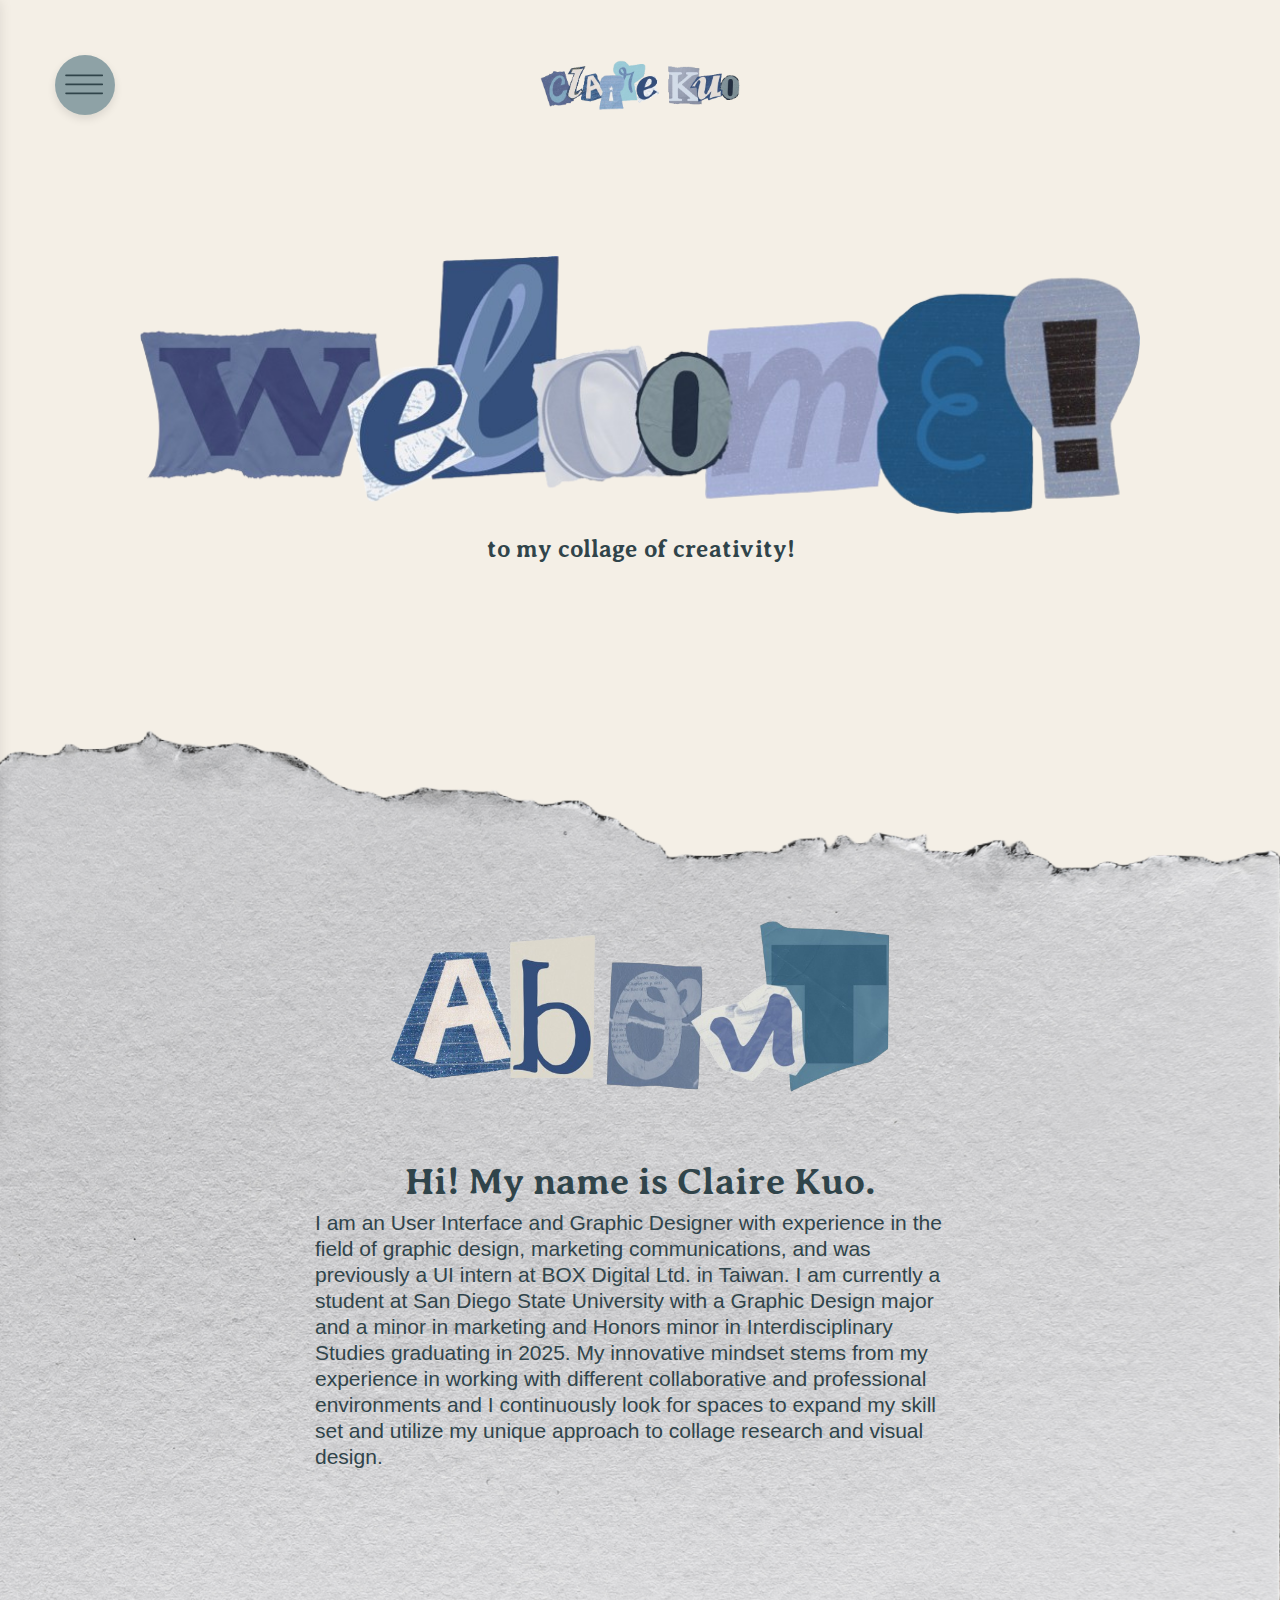
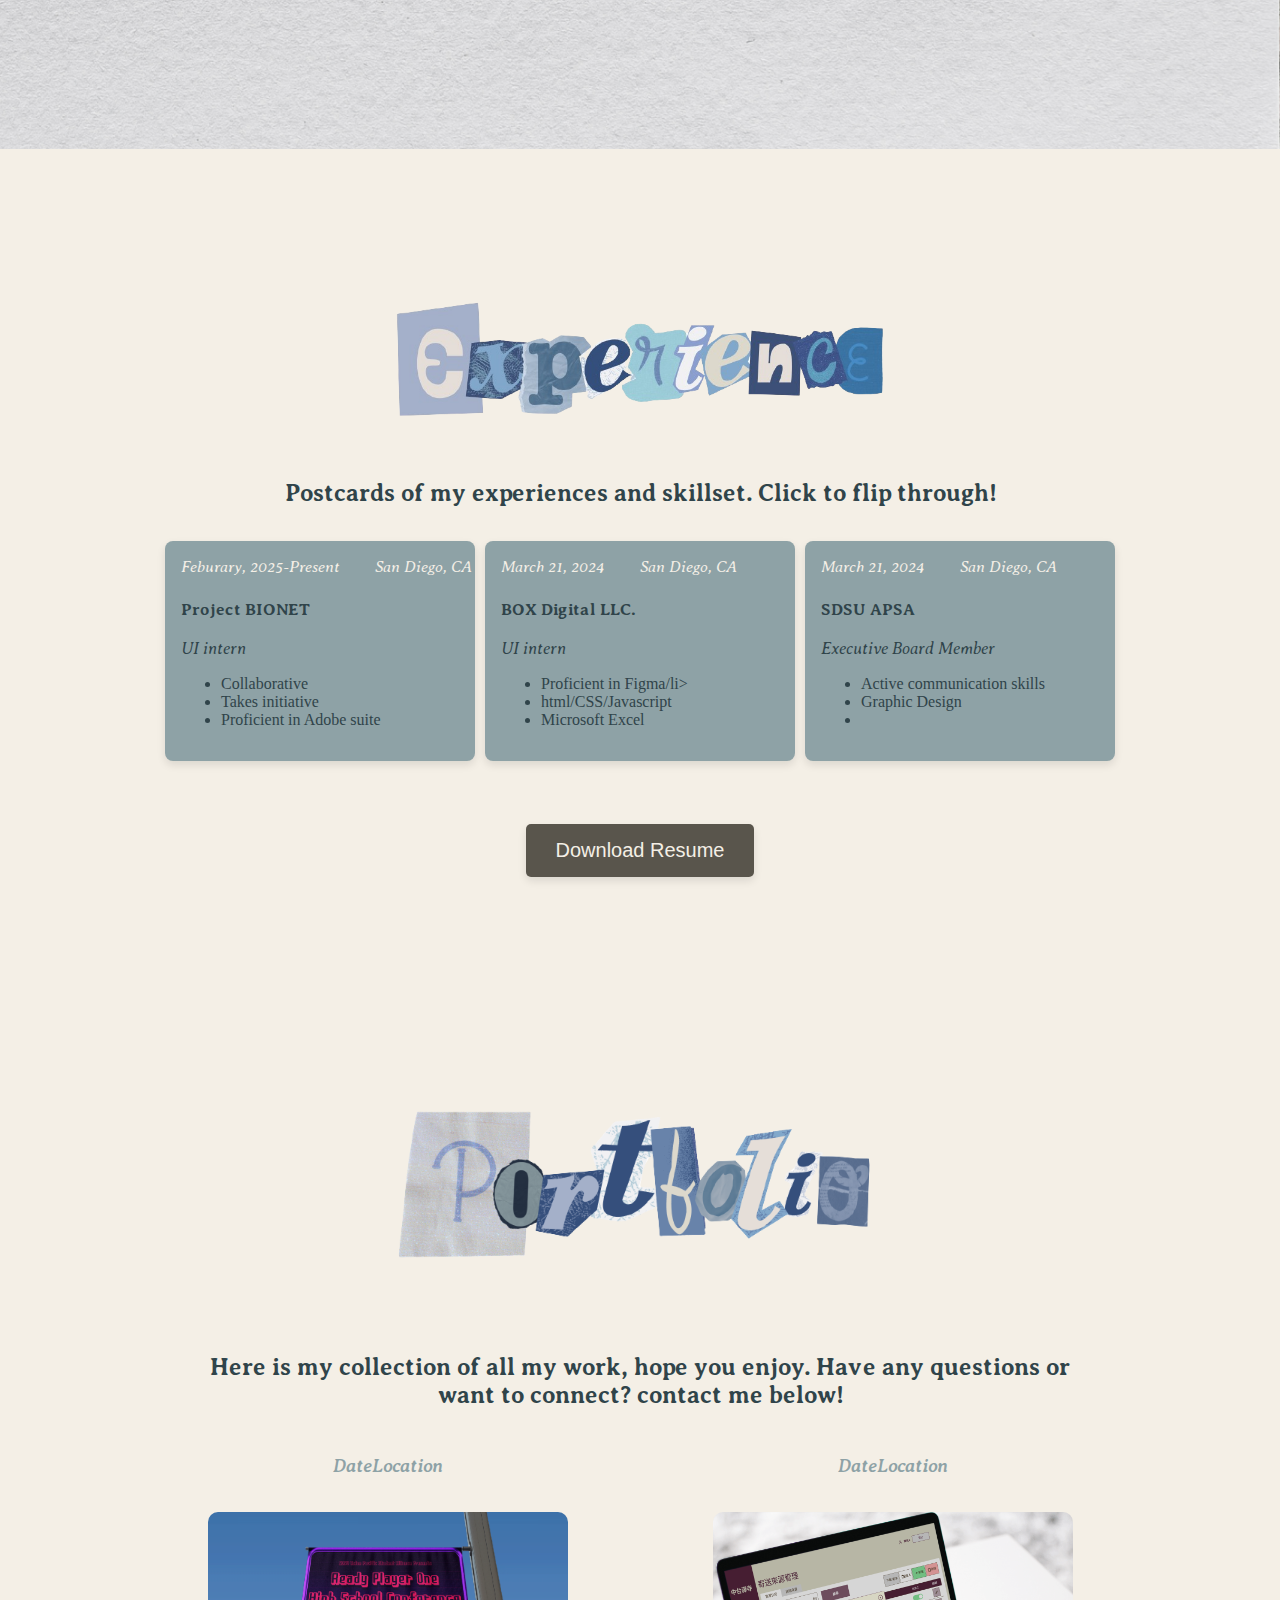
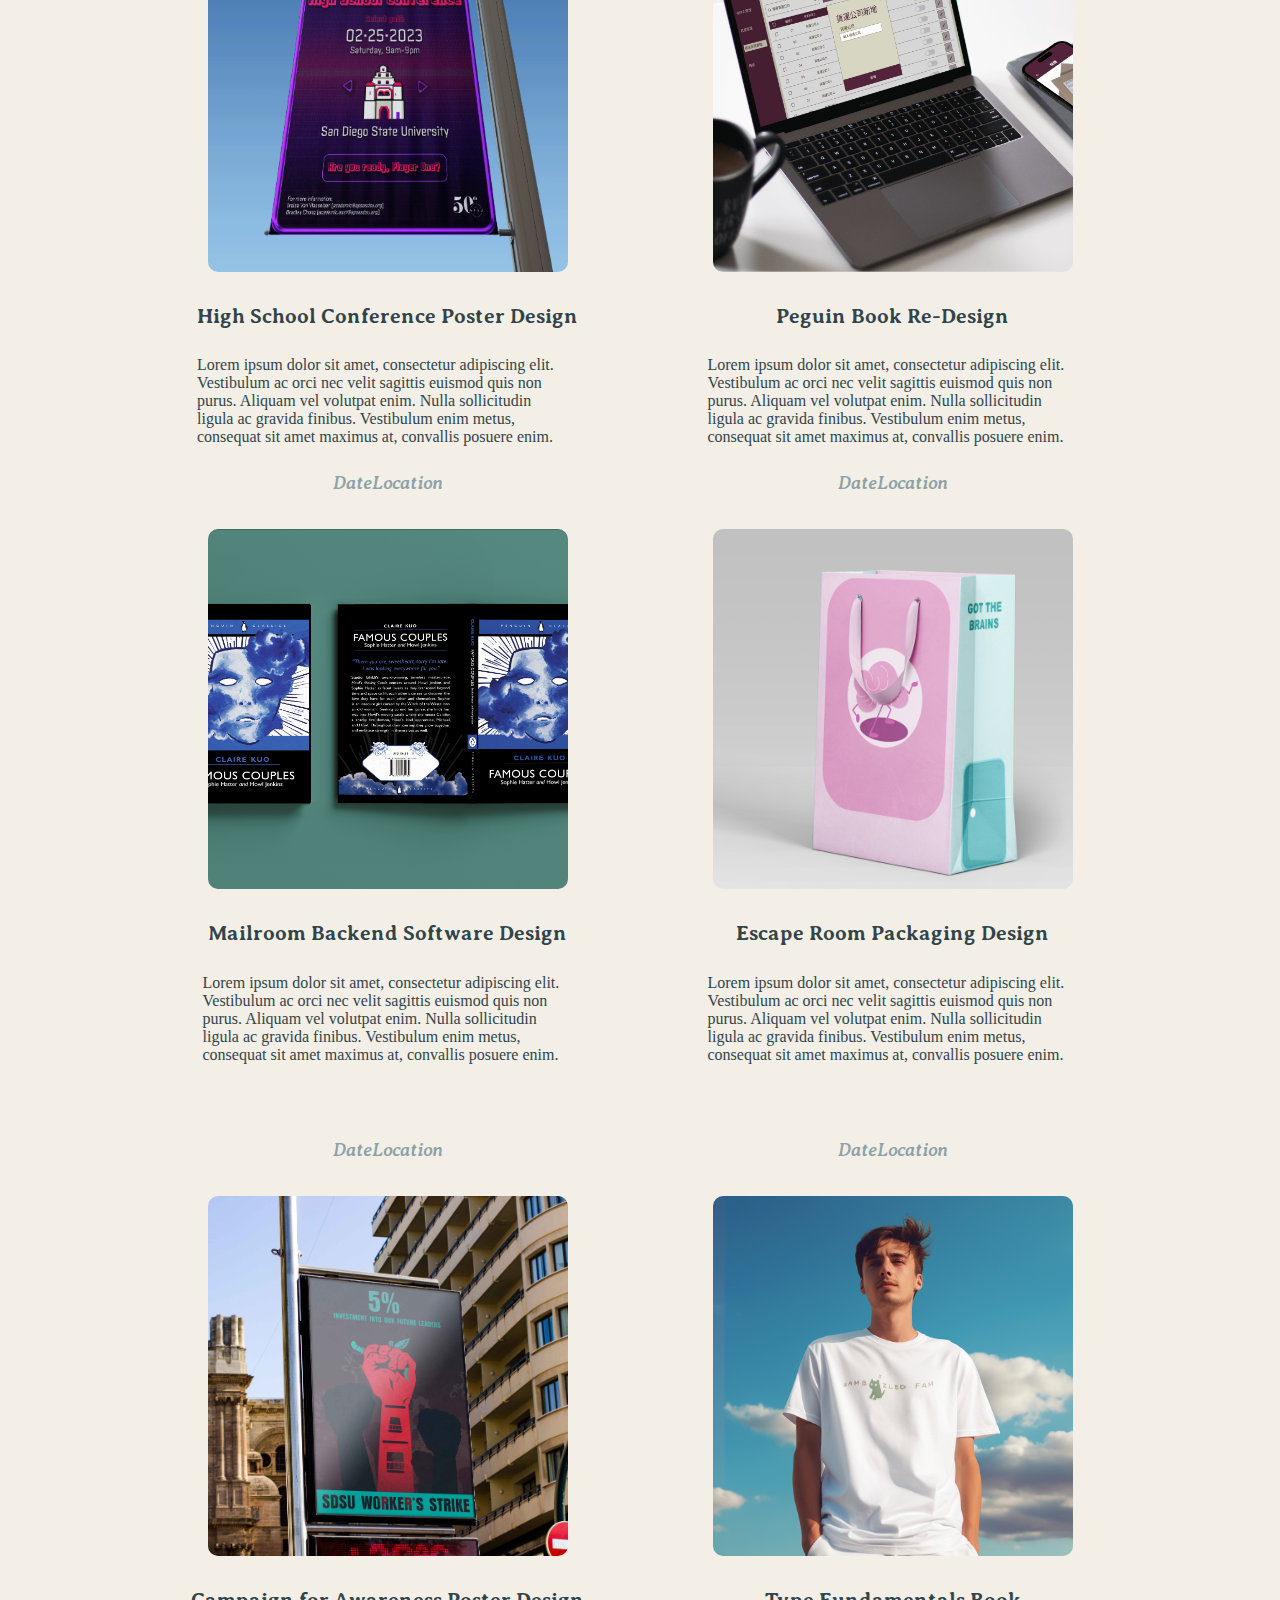
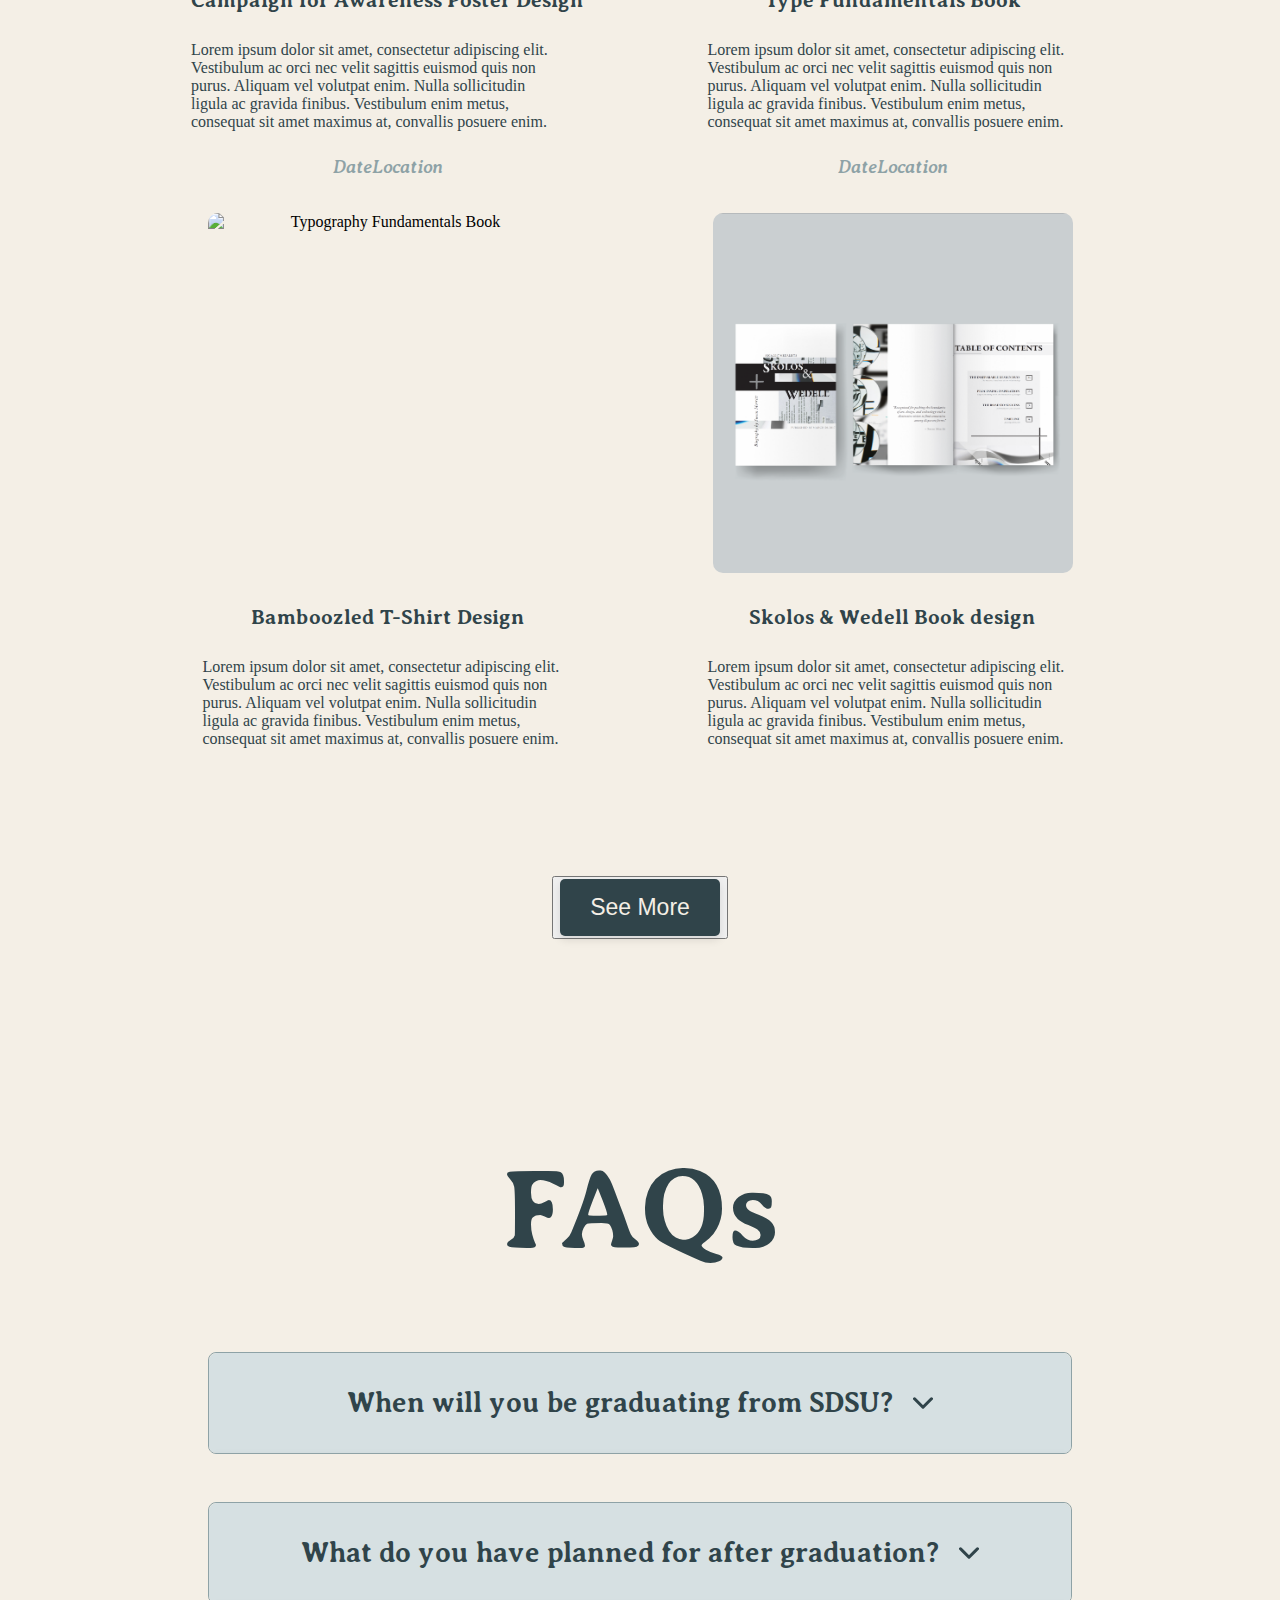
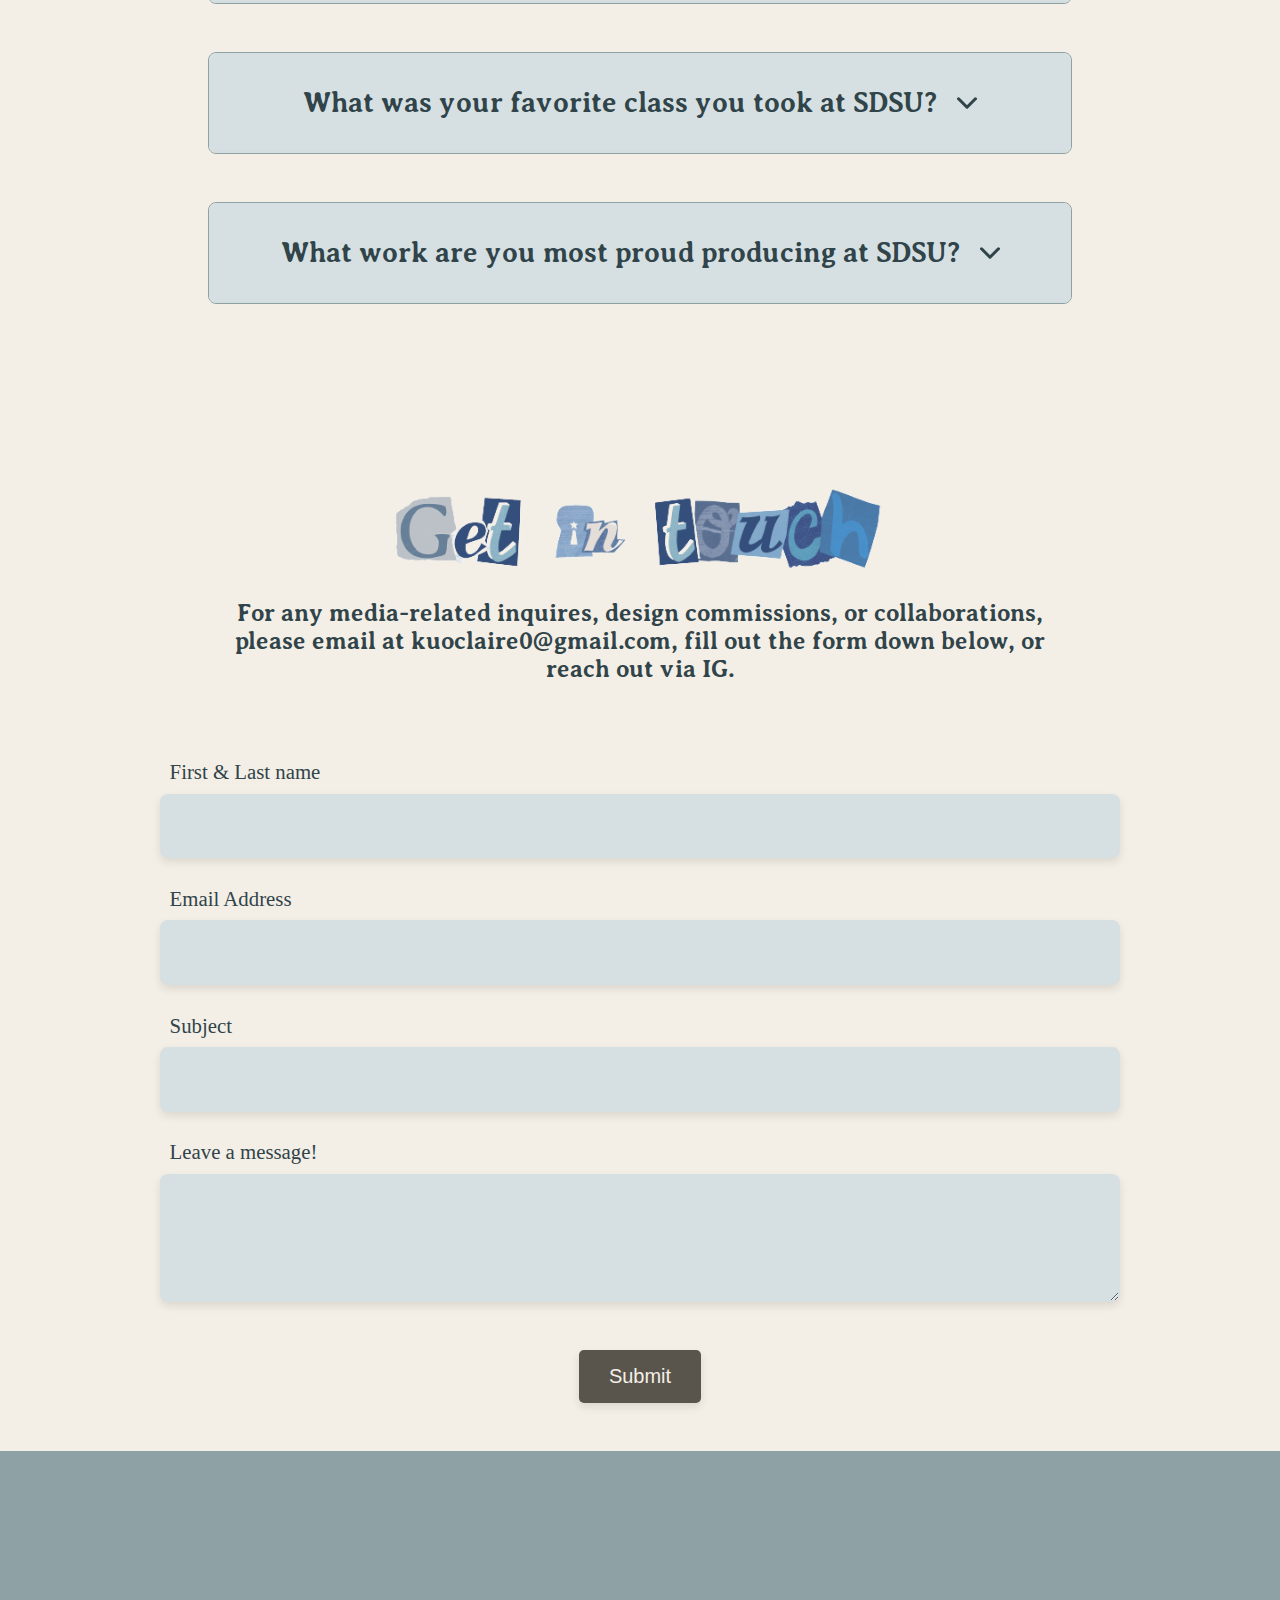
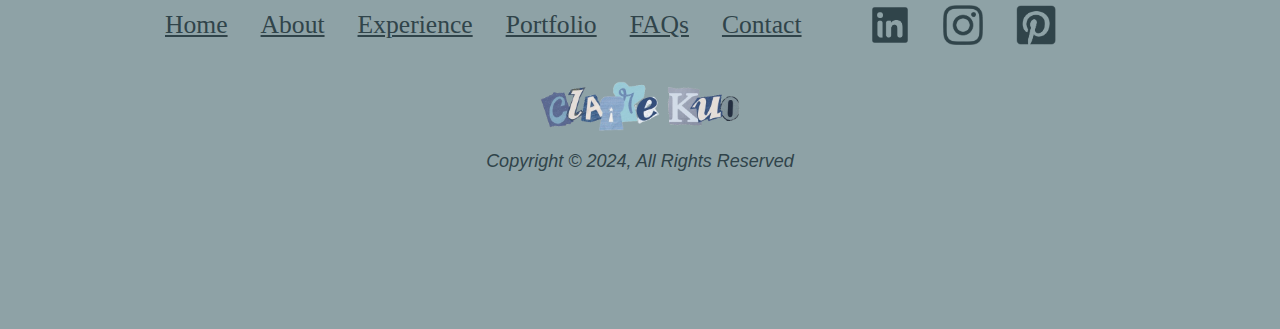
==== commit 0dea79b7: "Javascript FAQ update" ====
--- a/index.html
+++ b/index.html
@@ -269,23 +269,34 @@
     <div class="container">
         <div class="h1"><h1>FAQs</h1></div>
         <div class="faq-question-section">
-            <div class="faq-question-answer">
-                <div class="question"><h3>When will you be graduating from SDSU?</h3></div>
+            <div class="faq-question-answer" >
+                <div class="question"><h3>When will you be graduating from SDSU?</h3>
+                    <div class="down-button" id="downButton" onclick="downButton()"></div>
+                </div>
                 <div class="answer"><p>I will graduate in Spring of 2025 with a Graphic Design major and a Marketing
                     minor. See <a class="textto" href="#contact">Experiences</a> for more!</p></div>
             </div>
             <div class="faq-question-answer">
-                <div class="question"><h3>What do you have planned for after graduation?</h3></div>
+                <div class="question">
+                    <h3>What do you have planned for after graduation?</h3>
+                    <div class="down-button"></div>
+                </div>
                 <div class="answer"><p>After graduation, I plan to in expand into the UI/UX Field. for inquiries about
                     booking me, fill out the <a class="textto" href="#contact">Contacts form.</a></p></div>
             </div>
             <div class="faq-question-answer">
-                <div class="question"><h3>What was your favorite class you took at SDSU?</h3></div>
+                <div class="question">
+                    <h3>What was your favorite class you took at SDSU?</h3>
+                    <div class="down-button"></div>
+                </div>
                 <div class="answer"><p>My favorite class I have taken is a ceramics class because I got to make mugs and
                     bowls for myself.</p></div>
             </div>
             <div class="faq-question-answer">
-                <div class="question"><h3>What work are you most proud producing at SDSU?</h3></div>
+                <div class="question">
+                    <h3>What work are you most proud producing at SDSU?</h3>
+                    <div class="down-button"></div>
+                </div>
                 <div class="answer">I’m most proud of my Mailroom App and Backend Software UI design I made during my
                     internship this past summer. Browse through my work in <a class="textto" href="#portfolio">Portfolio.</a></p>
                 </div>
@@ -350,6 +361,31 @@
         </div>
 </footer>
 <script>
+    const faqToggle = document.querySelectorAll('.faq-question-answer');
+
+    for (let i = 0; i < faqToggle.length; i++) {
+        faqToggle[i].addEventListener("click", faqOpen);
+        }
+    function faqOpen () {
+        this.classList.toggle('faq-question-answer');
+        var FAQButton = document.querySelectorAll('.faq-question-answer');
+        iconDrop = null;
+        lastOpened = null;
+
+        var dropCont = this.nextElementSibling;
+        let icon = this.querySelector('.down-button');
+        icon.classList.toggle('up-button');
+
+        if (lastOpened && lastOpened !== dropCont)
+        lastOpened.classList.remove("down-button");
+        lastOpened = dropCont;
+
+        if (iconDrop && iconDrop !== icon)
+        iconDrop.classlist.remove("up-button");
+        iconDrop = icon;
+    }
+    
+   
     function myMenu() {
         document.getElementById("mymenu").classList.toggle("open");
         document.getElementById('menuButton').classList.toggle('close');
@@ -446,17 +482,17 @@
             for (let i = 0; i < footerlinkDark.length; i++) {
                 footerlinkDark[i].classList.toggle('darkmode-footerlink');
             }
-          /* FIX: footer?? maybe */
-           
+    }
+            // function FAQtoggle () {
+            //     document.getElementsByClassName('faq-question-answer')[0].classList.toggle('faq-open');
+            // }
+
+          
 
        
 
 
-        
-        
-  
-        
-    }
+    
   
     
 
--- a/style.css
+++ b/style.css
@@ -489,18 +489,48 @@
 }
 
 /*FAQs */
+.faq-question-answer {
+    height: 100px;
+    overflow: hidden;
+    border: 2px #243136;
+    border-color: var(--color-medium-blue);
+    border-style: solid;
+    border-width: 1px;
+    border-radius: 8px 8px 8px 8px;
+    
+    
+}
+.down-button {
+    background-image: url(images/down-button.svg);
+    width: 20px;
+    height: 20px;
+    background-size: 20px 20px;
+    background-repeat: no-repeat;
+}
+.up-button {
+    background-image: url(images/up-button.svg); 
+}
+
+.faq-open {
+    height: auto !important;
+    overflow: auto !important;
+    border-radius: 8px 8px 0 0;
+}
 .question{
     background-color: var(--color-light-blue);
     border-radius: 8px 8px 0 0;
-    border-color: transparent;
     padding: 5px 6px 5px 6px;
-
     box-shadow: 0 4px 8px rgba(0, 0, 0, 0.1);
     margin-left: auto;
     margin-right: auto;
     font-size: 150%;
     font-family: var(--display-font-family);
     color: var(--color-dark-blue); 
+    display: flex;
+    flex-direction: row;
+    justify-content: center;
+    align-items: center;
+    gap: 20px;
 }
 .answer{
     background-color: var(--color-creme);
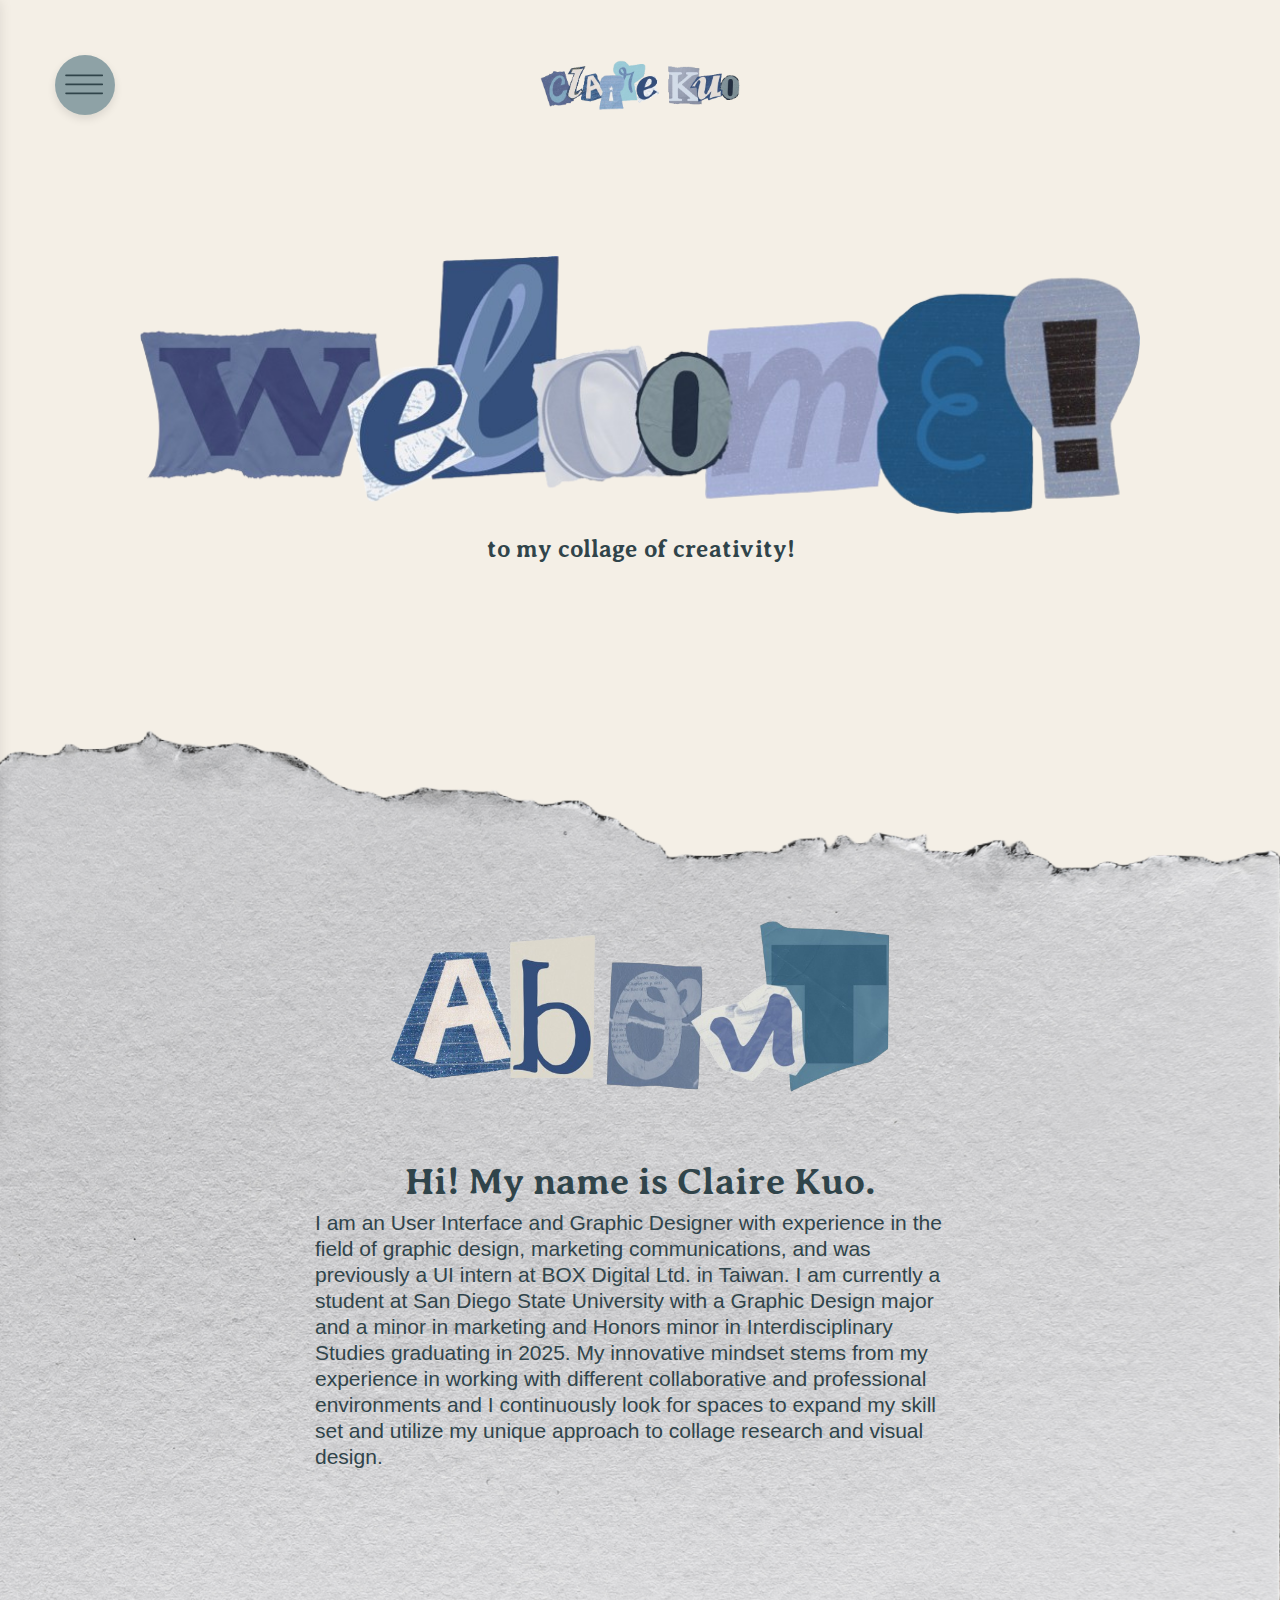
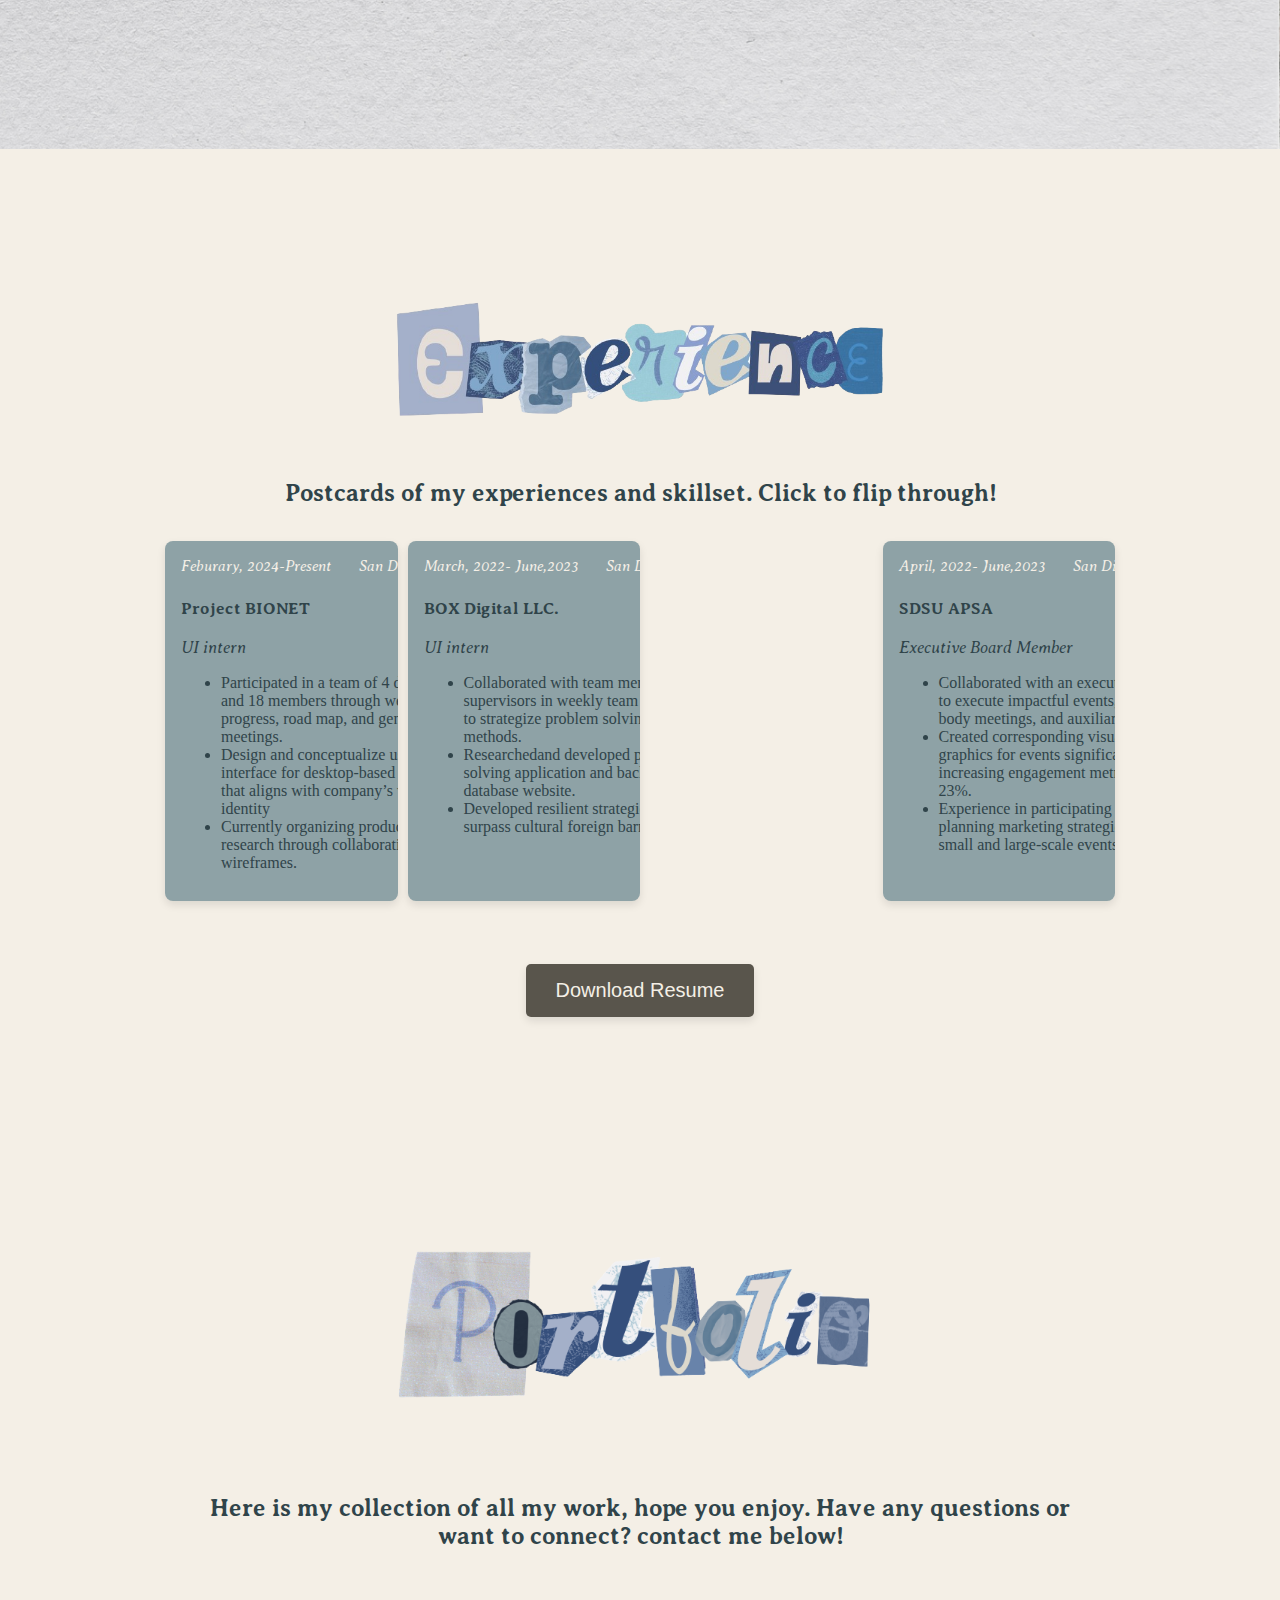
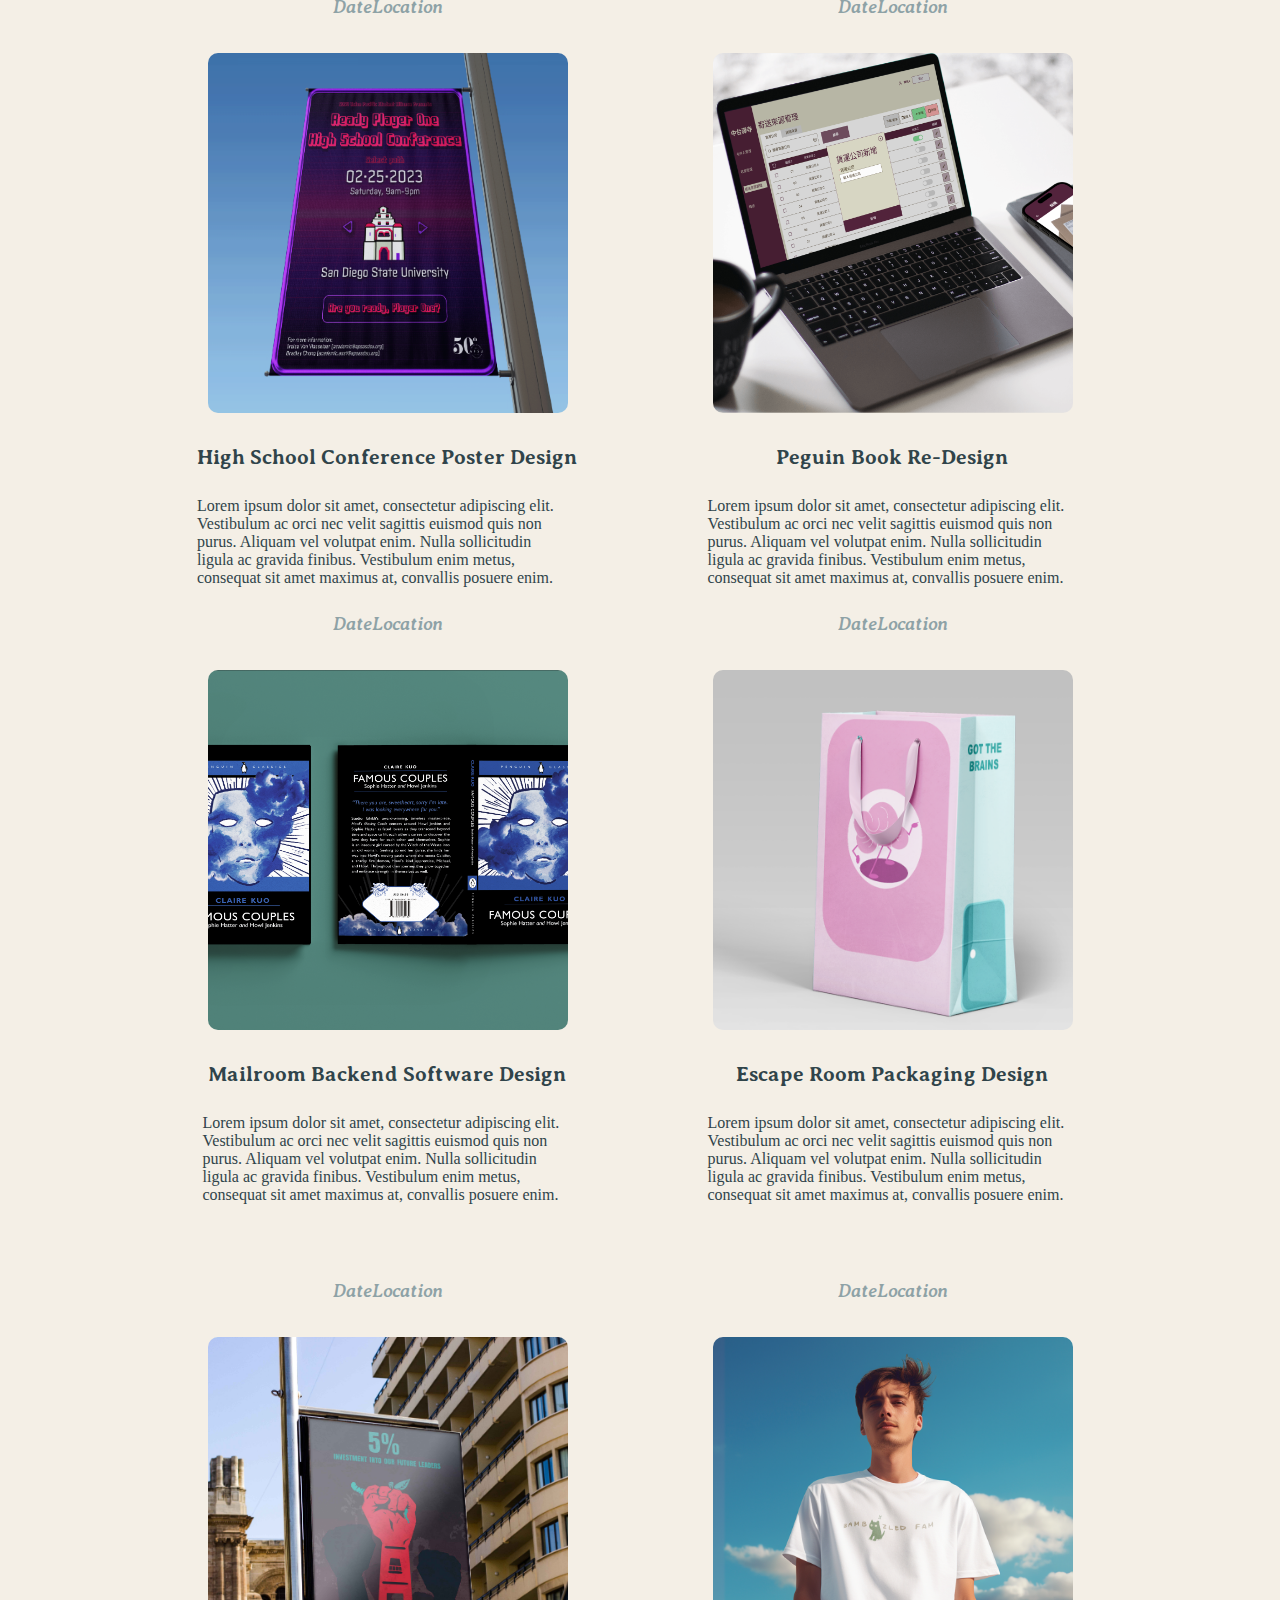
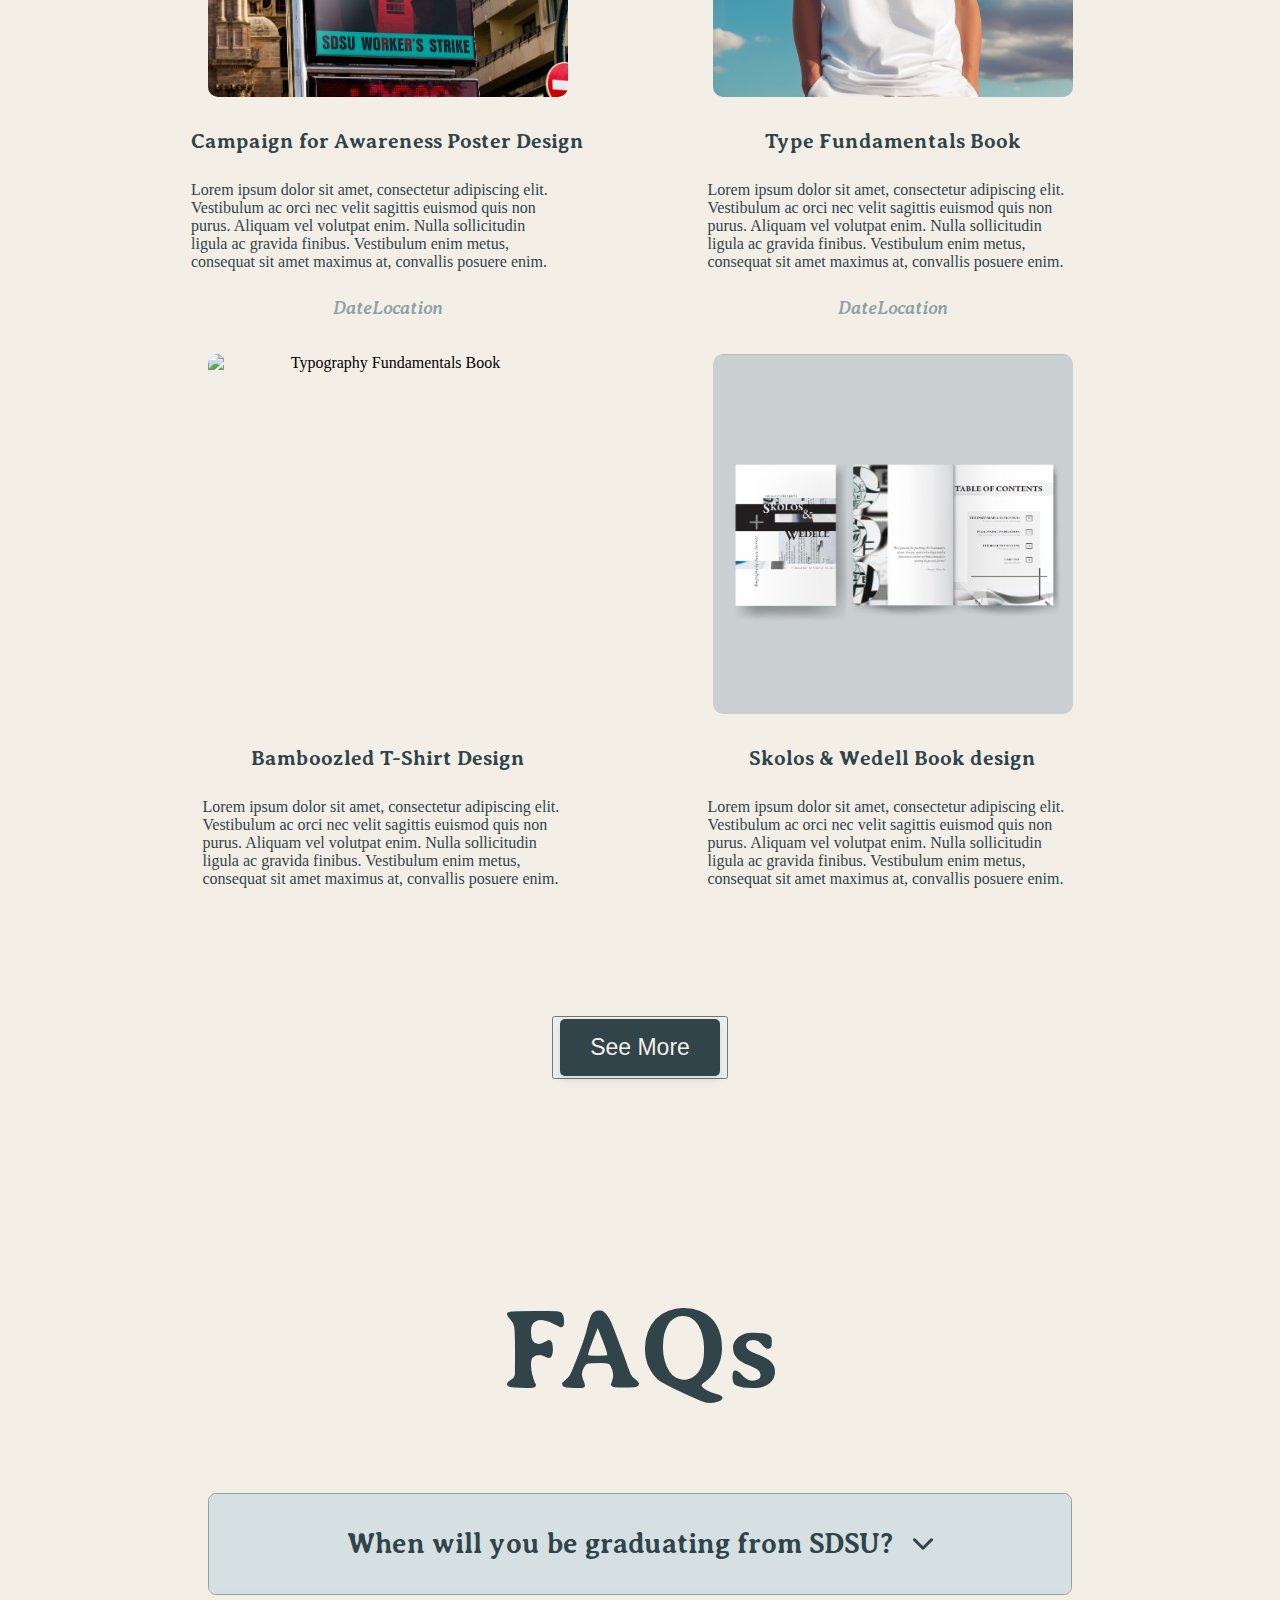
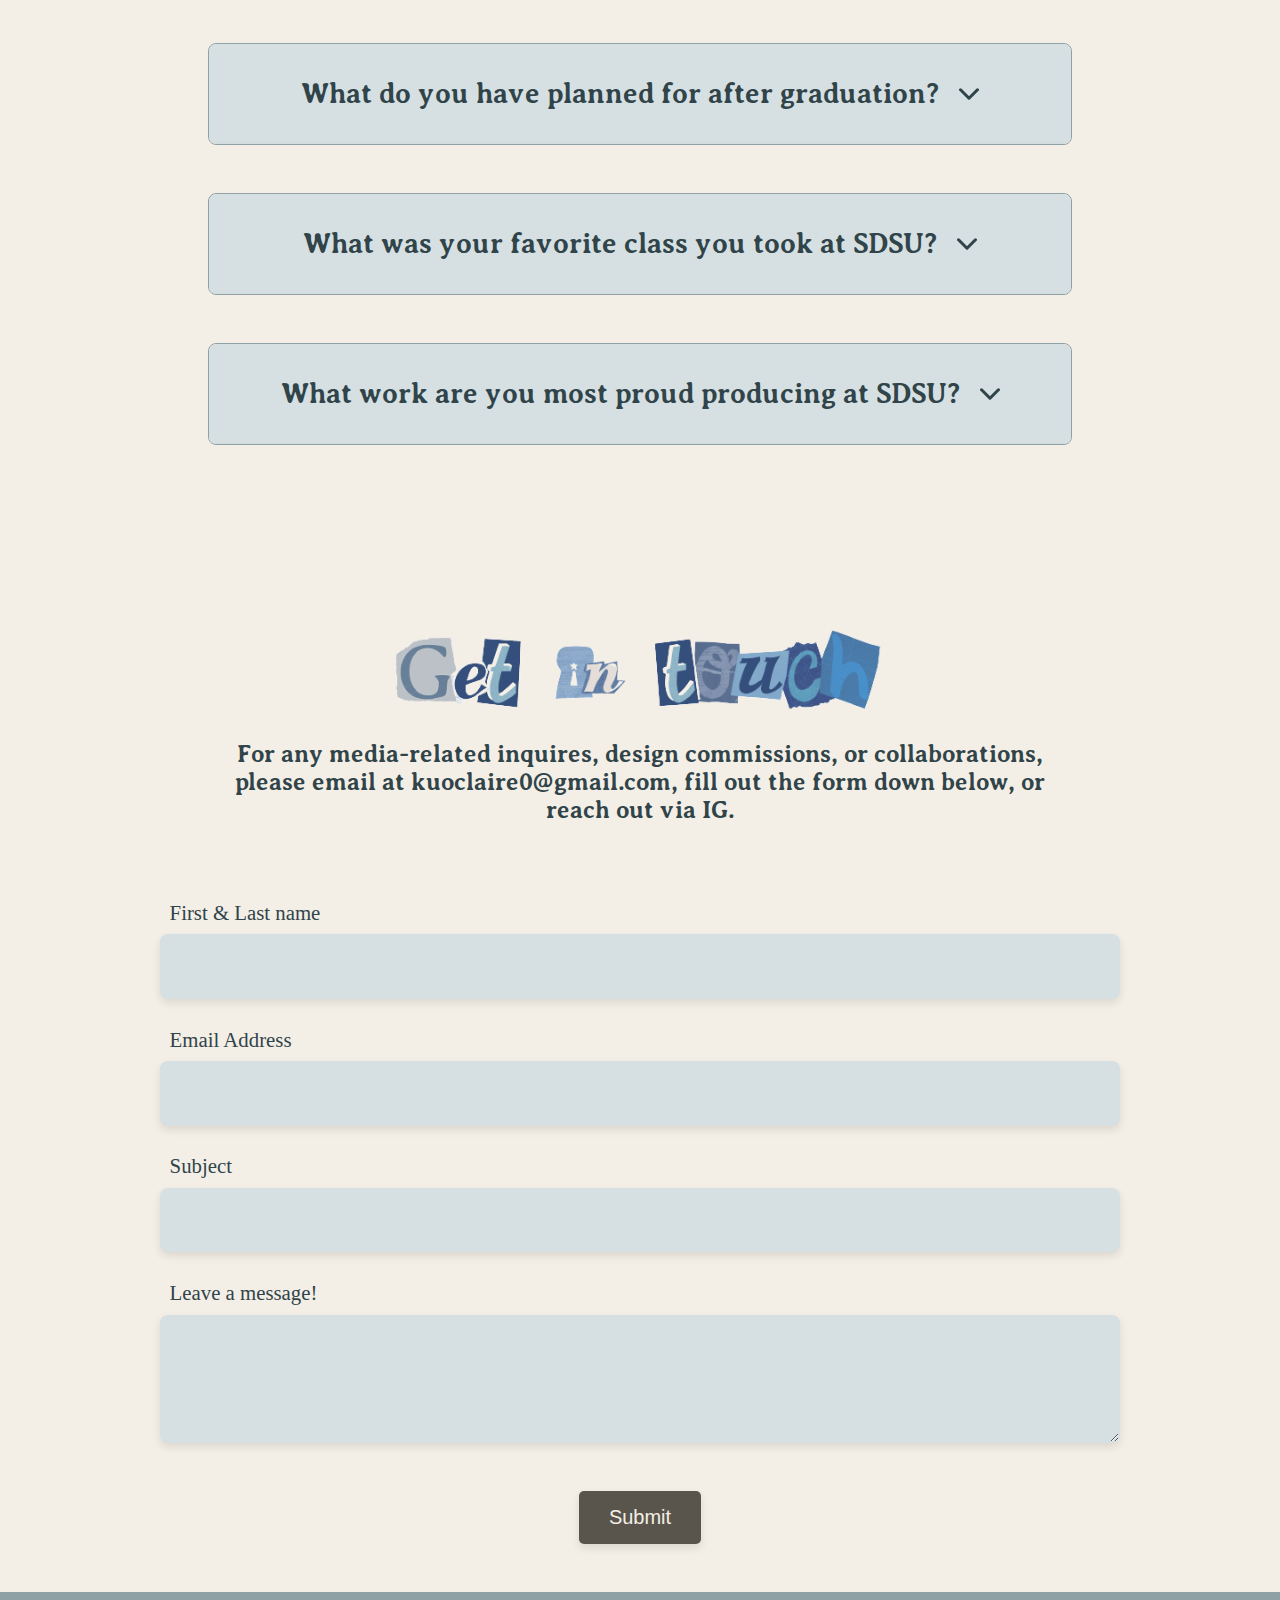
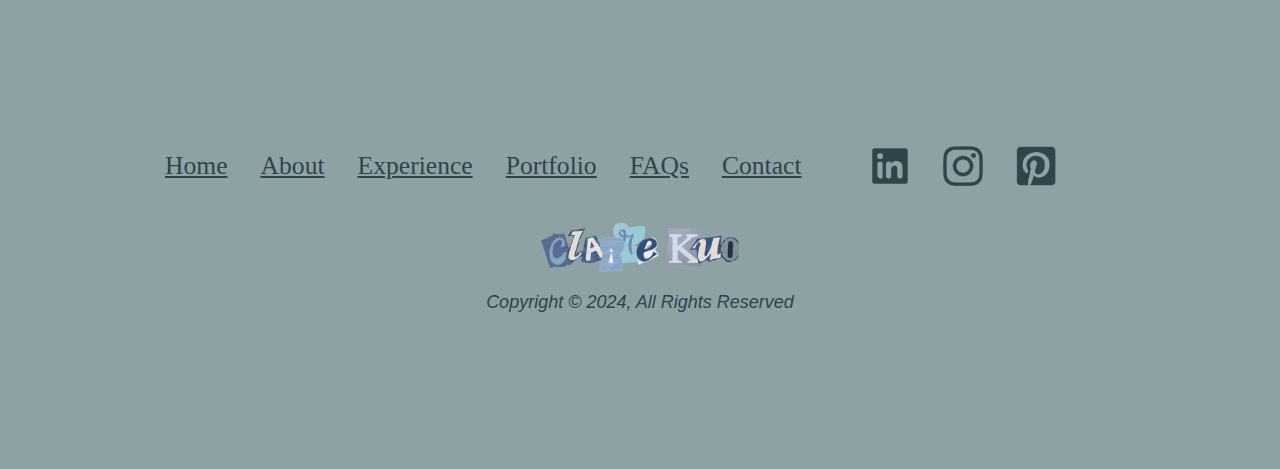
==== commit a049ebbd: "Javascript update" ====
--- a/index.html
+++ b/index.html
@@ -65,10 +65,10 @@
         <div><img alt="Experience" class="image" src="images/Portfolio_Experience.png"/></div>
         <div class="subheading"><h2>Postcards of my experiences and skillset. Click to flip through!</h2></div>
         <div class="experience-card-column" >
-            <div class="experience-card">
+            <div class="experience-card-front">
                 <div class="experience-card-content">
                     <div class="experience-card-date-location">
-                        <div class="date">Feburary, 2025-Present</div>
+                        <div class="date">Feburary, 2024-Present</div>
                         <div class="location">San Diego, CA</div>
                     </div>
                     <div class="experience-card-title">
@@ -77,17 +77,19 @@
                     </div>
                     <div class="experience-card-description">
                         <ul>
-                            <li>Collaborative </li>
-                            <li>Takes initiative</li>
-                            <li>Proficient in Adobe suite </li>
+                            <li>Participated in a team of 4 designers, and 18 members through weekly progress, road map, and general meetings. </li>
+                            <li>Design and conceptualize user interface for desktop-based game that aligns with company’s visual identity</li>
+                            <li>Currently organizing product research through collaboration and wireframes.
+                            </li>
                         </ul>
                     </div>
                 </div>
-            </div>
-            <div class="experience-card">
+                <div class="experience-card-content-back"></div>
+            </div>
+            <div class="experience-card-front">
                 <div class="experience-card-content">
                     <div class="experience-card-date-location">
-                        <div class="date">March 21, 2024</div>
+                        <div class="date">March, 2022- June,2023</div>
                         <div class="location">San Diego, CA</div>
                     </div>
                     <div class="experience-card-title">
@@ -96,17 +98,19 @@
                     </div>
                     <div class="experience-card-description">
                         <ul>
-                            <li>Proficient in Figma/li>
-                            <li>html/CSS/Javascript</li>
-                            <li>Microsoft Excel</li>
+                            <li>Collaborated with team members and supervisors in weekly team meetings to strategize problem solving methods.</li>
+                            <li>Researchedand developed problem solving application and backend database website.</li>
+                            <li>Developed resilient strategies to surpass cultural foreign barriers.</li>
                         </ul>
                     </div>
                 </div>
-            </div>
-            <div class="experience-card">
+                <div class="experience-card-content-back"></div>
+            </div>
+            <div class="experience-card-back"></div>
+            <div class="experience-card-front">
                 <div class="experience-card-content">
                     <div class="experience-card-date-location">
-                        <div class="date">March 21, 2024</div>
+                        <div class="date">April, 2022- June,2023</div>
                         <div class="location">San Diego, CA</div>
                     </div>
                     <div class="experience-card-title">
@@ -115,12 +119,13 @@
                     </div>
                     <div class="experience-card-description">
                         <ul>
-                            <li>Active communication skills</li>
-                            <li>Graphic Design</li>
-                            <li></li>
+                            <li>Collaborated with an executive team to execute impactful events, general body meetings, and auxiliaries.</li>
+                            <li>Created corresponding visual graphics for events significantly increasing engagement metrics by 23%.</li>
+                            <li>Experience in participating and planning marketing strategies for small and large-scale events.</li>
                         </ul>
                     </div>
                 </div>
+                <div class="experience-card-content-back"></div>
             </div>
         </div>
         <div class="centered-button-div"><a class="button-secondary" target="_blank" herf="Claire-Kuo-Resume-2024">Download Resume</a></div>
@@ -367,8 +372,7 @@
         faqToggle[i].addEventListener("click", faqOpen);
         }
     function faqOpen () {
-        this.classList.toggle('faq-question-answer');
-        var FAQButton = document.querySelectorAll('.faq-question-answer');
+        var FAQButton = document.querySelectorAll('.faq-open');
         iconDrop = null;
         lastOpened = null;
 
@@ -383,6 +387,8 @@
         if (iconDrop && iconDrop !== icon)
         iconDrop.classlist.remove("up-button");
         iconDrop = icon;
+
+        this.classList.toggle('faq-open');
     }
     
    
@@ -410,9 +416,9 @@
             for (let i = 0; i < subheadingDark.length; i++) {
                 subheadingDark[i].classList.toggle('darkmode-subheading');
             }
-        const experiencecardDark = document.querySelectorAll('.experience-card')
+        const experiencecardDark = document.querySelectorAll('.experience-card-front')
             for (let i = 0; i < experiencecardDark.length; i++) {
-                experiencecardDark[i].classList.toggle('darkmode-experience-card');
+                experiencecardDark[i].classList.toggle('darkmode-experience-card-front');
             }
         const experiencecarddatelocationDark = document.querySelectorAll('.experience-card-date-location')
             for (let i = 0; i < experiencecarddatelocationDark.length; i++) {
--- a/style.css
+++ b/style.css
@@ -326,6 +326,7 @@
     flex: 50%;
     flex-direction: column;
     padding: 0 4px;
+    align-items: center;
   }
 .column img {
     margin-top: 8px;
@@ -356,19 +357,30 @@
     color: var(--color-dark-blue);
     flex-wrap: wrap;
     justify-content: left;
-    width: 300px;
-
-}
-.experience-card {
+    width: 280px;
+    height: auto;
+}
+.experience-card-front:hover > .experience-card-content {
+    cursor: pointer;
+    transform: rotateY('180deg');
+}
+
+.experience-card-front {
     background-color:var(--color-medium-blue);
     border-radius: 8px;
     overflow: hidden;
     box-shadow: 0 4px 8px rgba(0, 0, 0, 0.1);
     margin: 5px;
     display: flex;
-    height:auto;
+    height:360px;
     width: 100%;
-    align-items: flex-start
+    align-items: center;
+    transition: transform 1500ms;
+}
+.experience-card-back {
+    background-image: url(images/Taiwan.jpg);
+    height: 100%;
+    width: 100%;
 }
 .experience-card-dark {
     background-color:var(--color-medium-blue);
@@ -377,12 +389,12 @@
     font-family: "Averia Serif Libre", serif;
     font-weight: 300;
     font-style: italic;
-    font-size: 1em;
+    font-size: 15px;
     color: var(--color-creme);
     display: flex;
     flex-direction: row;
     align-self: stretch;
-    gap:12%;
+    gap:10%;
 }
 .location {
     text-align: right;
@@ -412,6 +424,7 @@
     padding-top: 10px;
     padding-bottom: 10px;
 }
+
 /*portfolio */
 .container{
     justify-content: center;
@@ -497,7 +510,7 @@
     border-style: solid;
     border-width: 1px;
     border-radius: 8px 8px 8px 8px;
-    
+
     
 }
 .down-button {
@@ -508,13 +521,14 @@
     background-repeat: no-repeat;
 }
 .up-button {
-    background-image: url(images/up-button.svg); 
+    transform: rotate(180deg);
 }
 
 .faq-open {
     height: auto !important;
     overflow: auto !important;
-    border-radius: 8px 8px 0 0;
+    border-radius: 8px 8px 0 0 !important;
+    transition: max-height 0.3s ease-in !important;
 }
 .question{
     background-color: var(--color-light-blue);
@@ -531,6 +545,7 @@
     justify-content: center;
     align-items: center;
     gap: 20px;
+    
 }
 .answer{
     background-color: var(--color-creme);
@@ -545,6 +560,7 @@
     font-size: 120%;
     font-family: var(--font-family);
     color: var(--color-dark-blue);
+    transition: max-height 0.3s ease-in !important
 }
 .faq-question-answer{
     margin: 5%;
@@ -710,7 +726,7 @@
 .darkmode-main-nav-links {
     color: var(--color-dark-blue) !important;
 }
-.darkmode-experience-card {
+.darkmode-experience-card-front {
     background-color: var(--color-creme) !important;
 }
 .darkmode-experience-card-date-location {
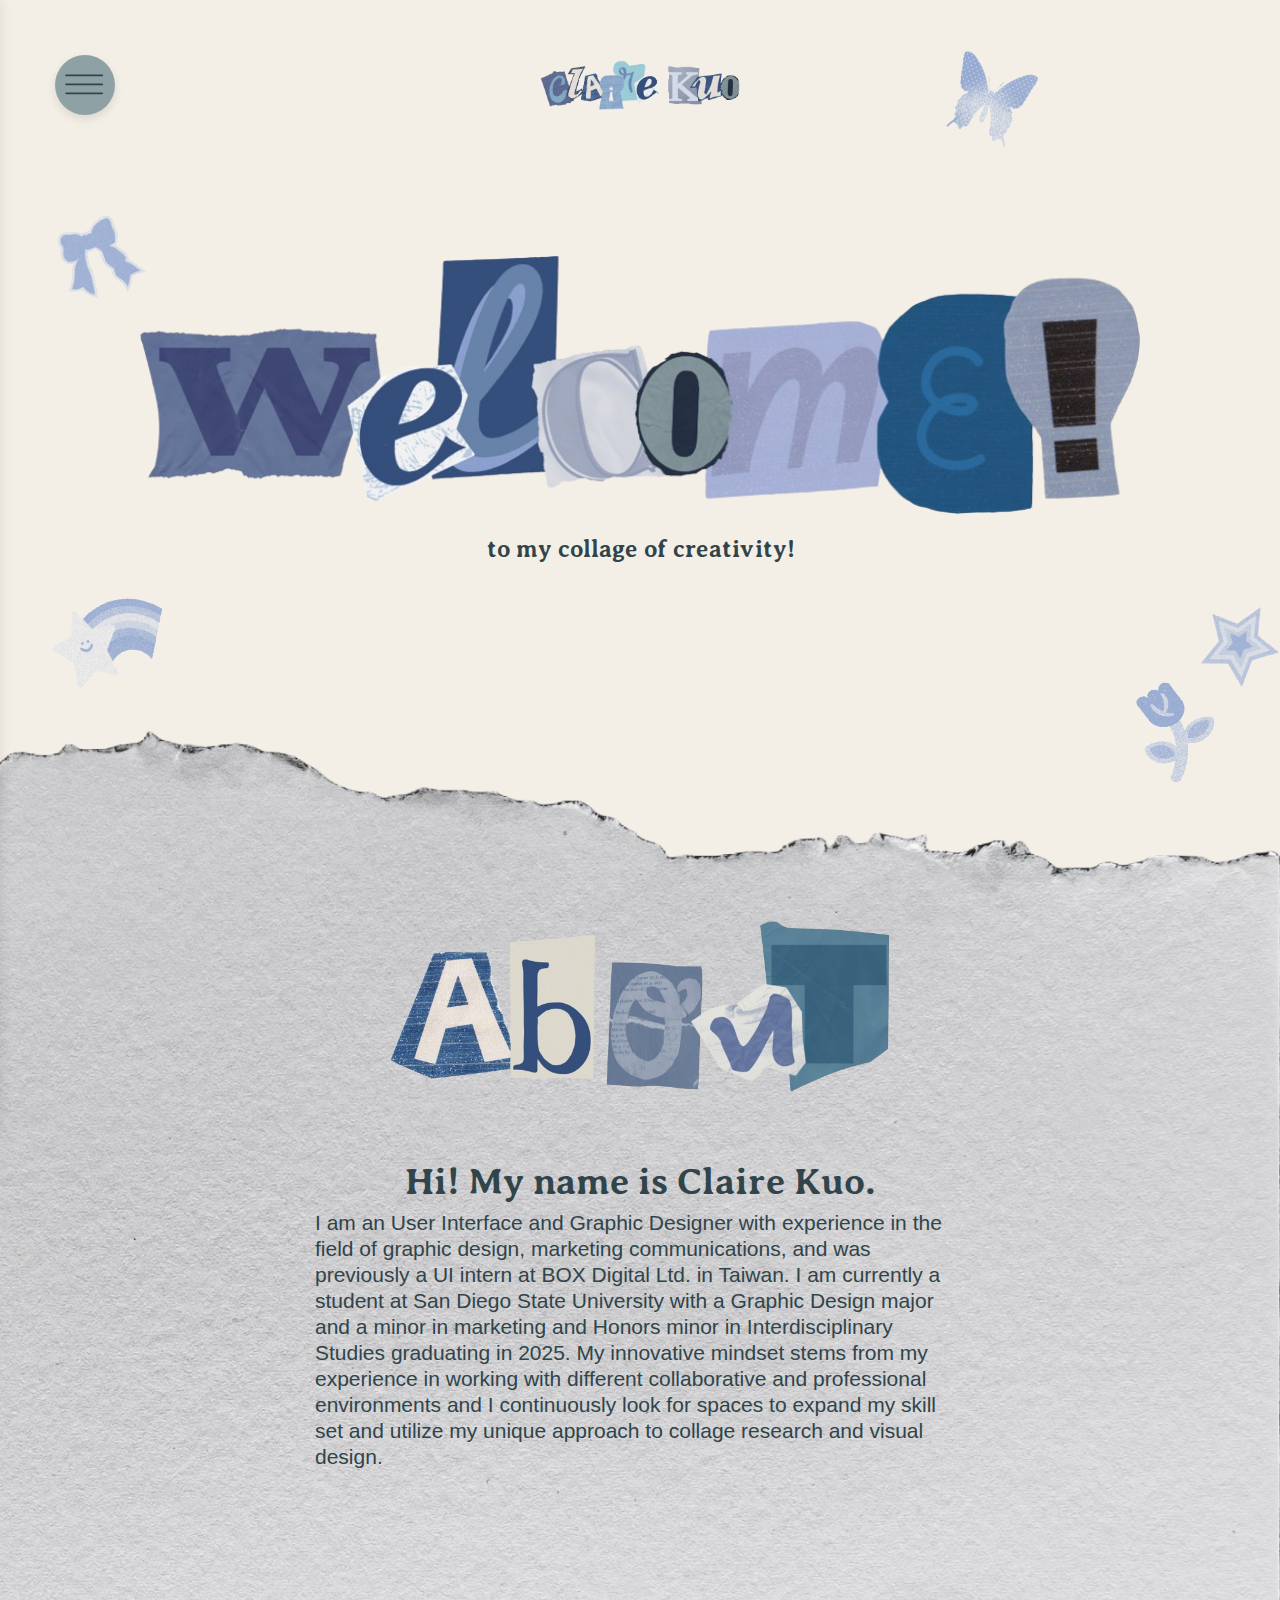
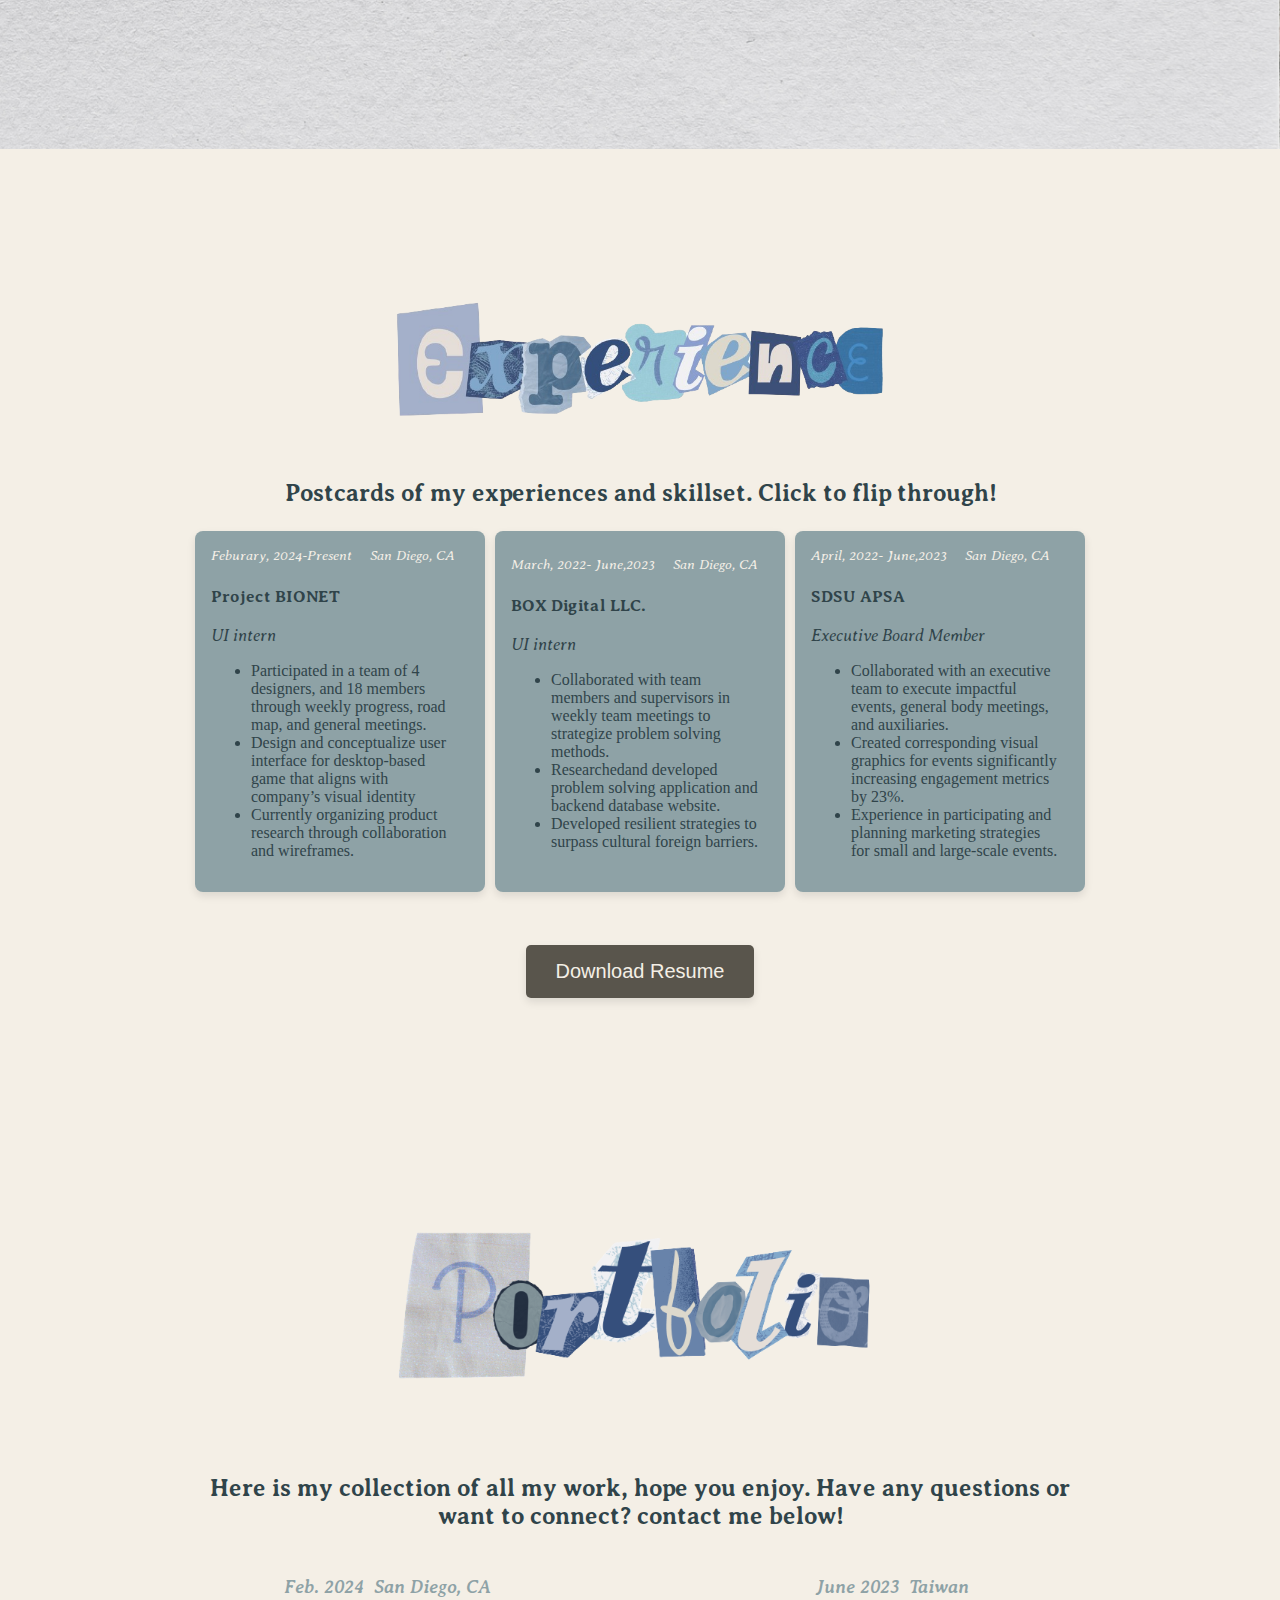
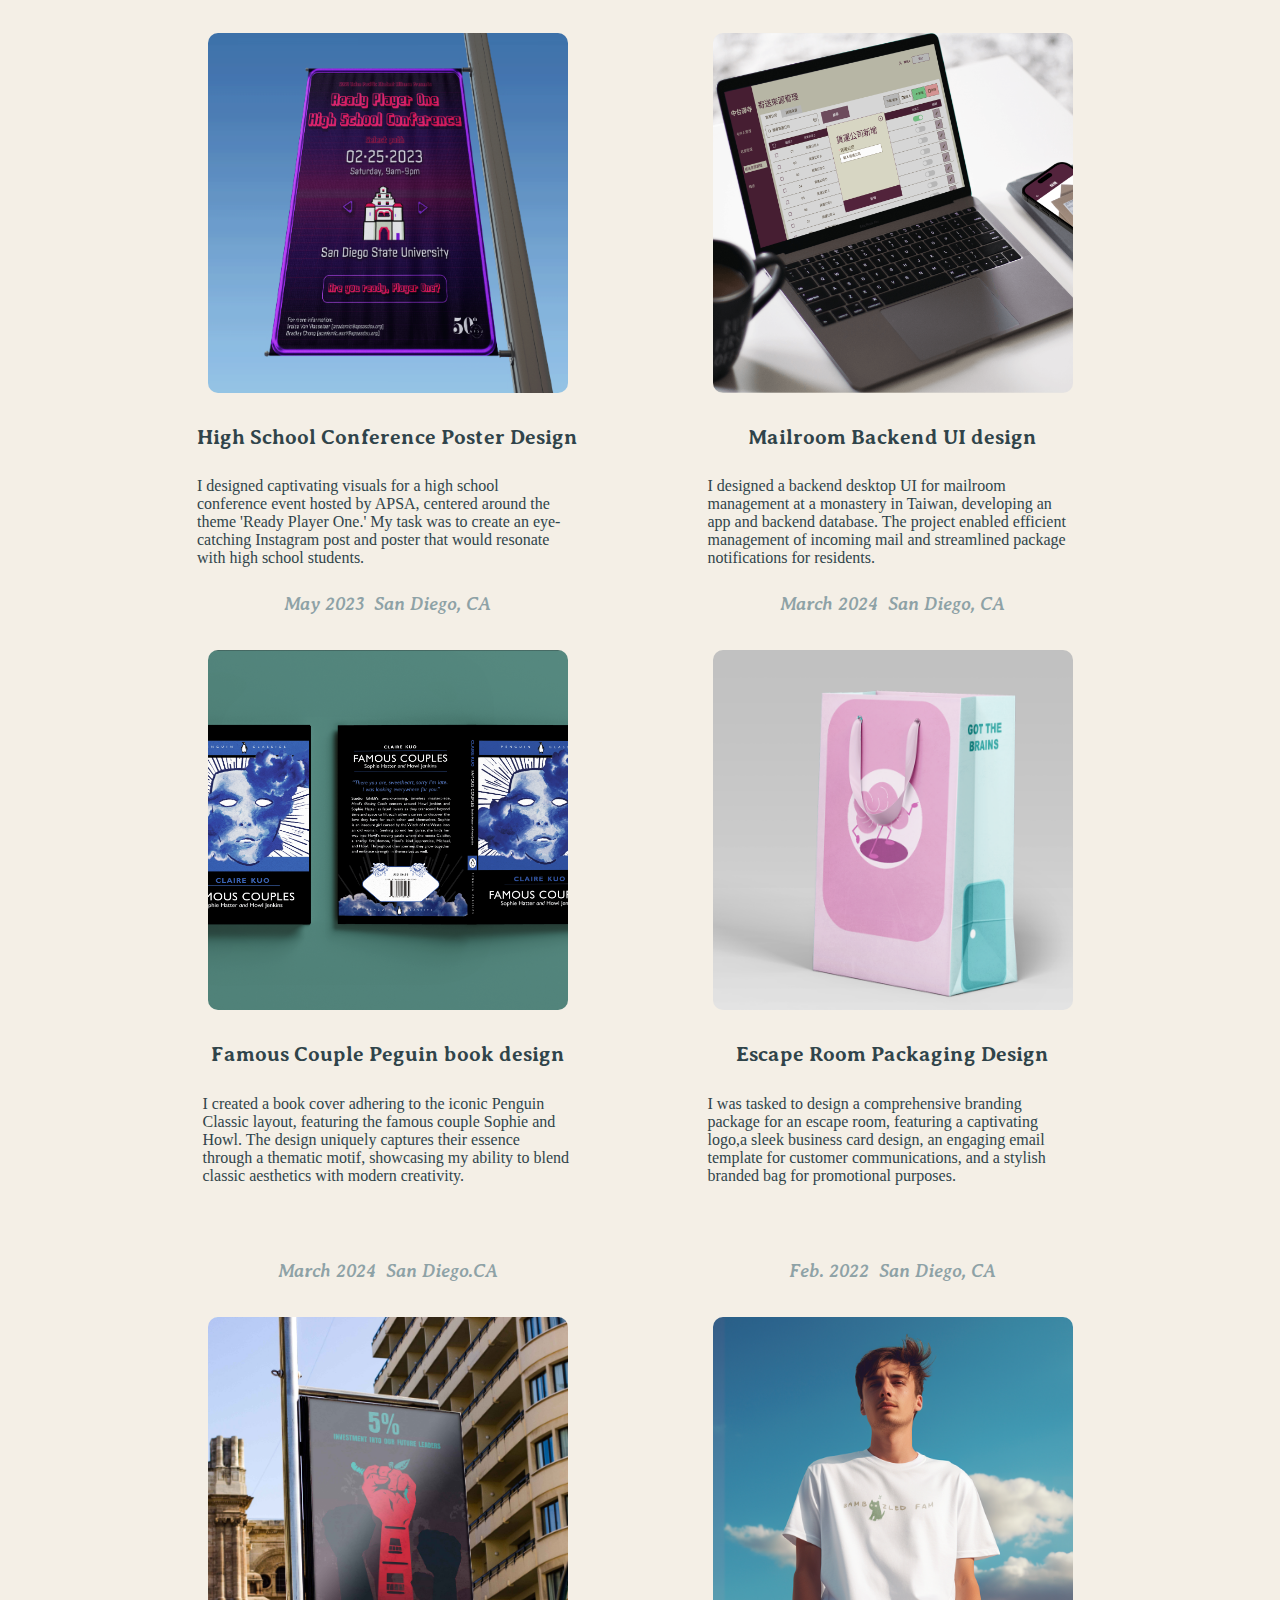
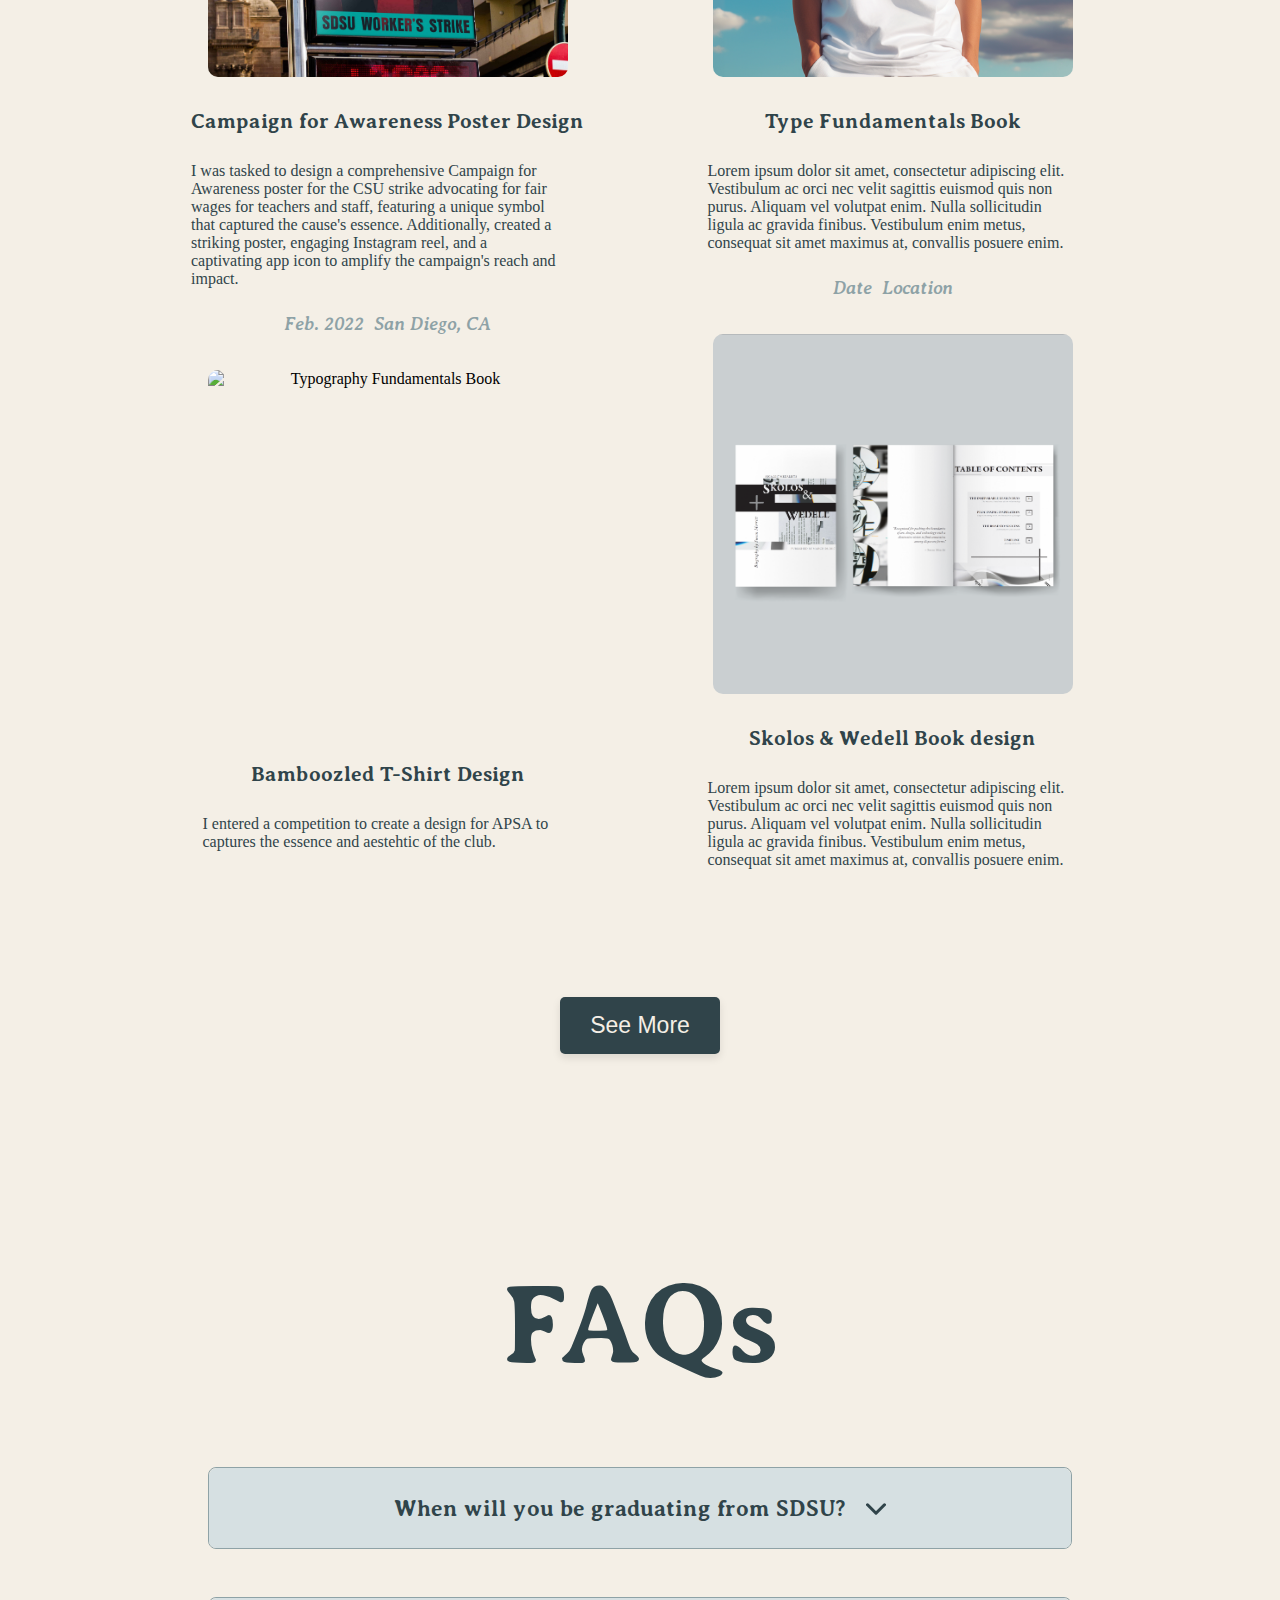
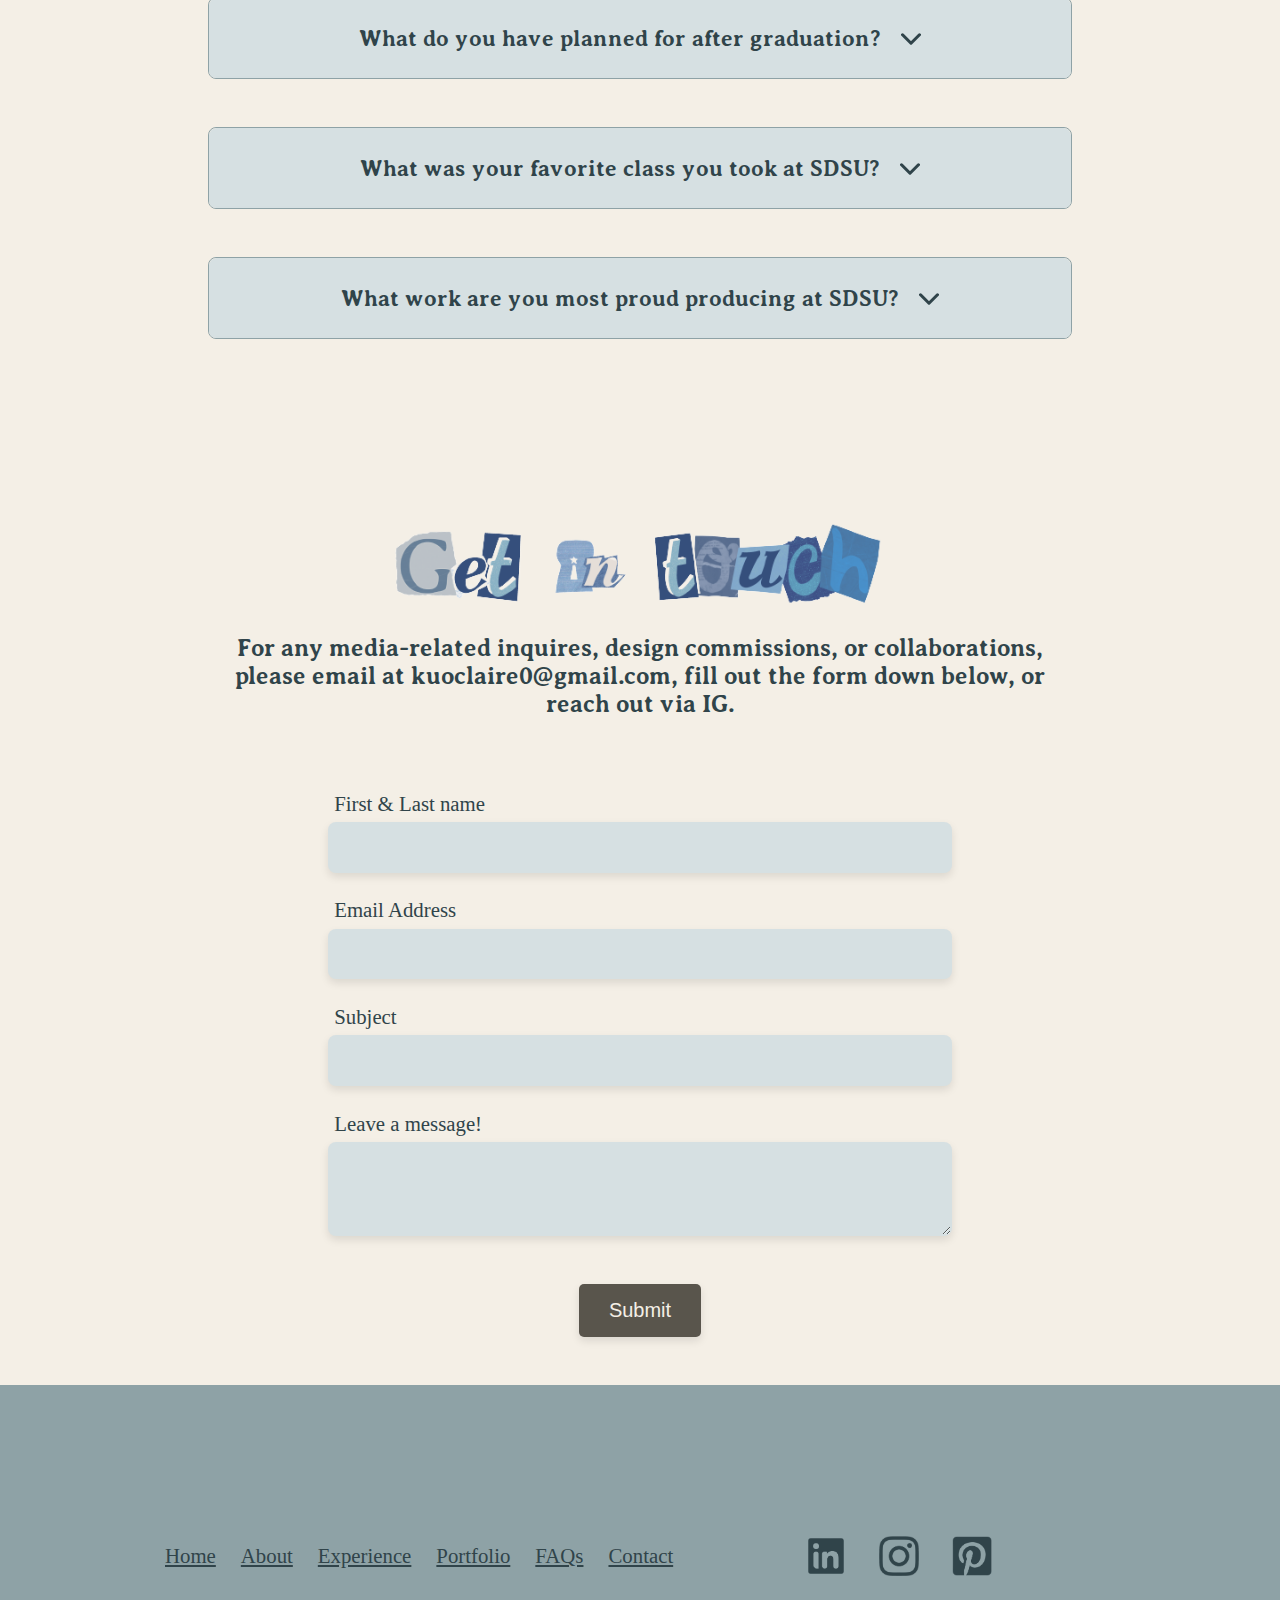
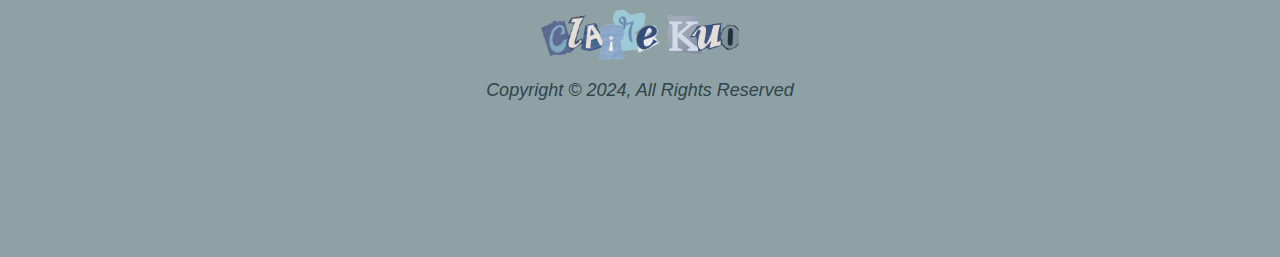
==== commit 1025875e: "Final Build" ====
--- a/index.html
+++ b/index.html
@@ -5,6 +5,7 @@
     <title>Claire Kuo - Welcome to My Webpage!</title>
     <link href="style.css" rel="stylesheet">
     <link href="responsive.css" rel="stylesheet">
+    <link href="script.js" rel="stylesheet">
     <link href="https://fonts.googleapis.com" rel="preconnect">
     <link crossorigin href="https://fonts.gstatic.com" rel="preconnect">
     <link href="https://fonts.googleapis.com/css2?family=Averia+Serif+Libre:ital,wght@0,300;0,400;0,700;1,300;1,400;1,700&display=swap"
@@ -35,10 +36,16 @@
 </div>
 <!-- Main Header -->
 <section class="header" id="header">
-    <div><img alt="Welcome" class="welcome" src="images/Portfolio_Welcome.png"/></div>
+    <figure><div><img alt="Welcome" class="welcome" src="images/Portfolio_Welcome.png"/></div>
     <div class="subheading"><h2>to my collage of creativity!</h2></div>
-</section>
-
+</figure>
+<div class="sticker" id="sticker-star"></div>
+<div class="sticker" id ="sticker-butterfly"></div>
+<div class="sticker" id="sticker-cherry"></div>
+<div class="sticker" id="sticker-rainbow"></div>
+<div class="sticker" id="sticker-bow"></div>
+<div class="sticker" id="sticker-flower"></div>
+</section>
 <!-- About Section -->
 <section id="about">
     <div class="container">
@@ -84,7 +91,6 @@
                         </ul>
                     </div>
                 </div>
-                <div class="experience-card-content-back"></div>
             </div>
             <div class="experience-card-front">
                 <div class="experience-card-content">
@@ -104,9 +110,7 @@
                         </ul>
                     </div>
                 </div>
-                <div class="experience-card-content-back"></div>
-            </div>
-            <div class="experience-card-back"></div>
+            </div>
             <div class="experience-card-front">
                 <div class="experience-card-content">
                     <div class="experience-card-date-location">
@@ -125,10 +129,9 @@
                         </ul>
                     </div>
                 </div>
-                <div class="experience-card-content-back"></div>
-            </div>
-        </div>
-        <div class="centered-button-div"><a class="button-secondary" target="_blank" herf="Claire-Kuo-Resume-2024">Download Resume</a></div>
+            </div>
+        </div>
+        <div class="centered-button-div"><a class="button-secondary" target="_blank" href="https://cdn.discordapp.com/attachments/703800324523032606/1236913926483083334/Claire_Kuo-Resume_2024.pdf?ex=6639bd5c&is=66386bdc&hm=7391818fd9befdee646b405edb6884db026c47365cd9ebcda1e0f9a118e0c465&">Download Resume</a></div>
 
 </section>
 
@@ -141,11 +144,85 @@
         <div class="portfolio-gallery">
             <div class="portfolio-row">
                 <div class="portfolio-container">
-                    <div class="portfolio-date-location"><h4>Date</h4><h4>Location</h4></div>
+                    <div class="portfolio-date-location"><h4>Feb. 2024</h4><h4>San Diego, CA</h4></div>
                     <div><img alt="High School Conference Poster" class="mockup"
                               src="images/APSASDSU_HSC_Postermockup.png"/></div>
                     <div class="portfolio-content">
                         <div class="portfolio-title"><h4>High School Conference Poster Design</h4></div>
+                        <div class="portfolio-description">
+                            <p2>I designed captivating visuals for a high school conference event hosted by APSA, centered around the theme 'Ready Player One.' My task was to create an eye-catching Instagram post and poster that would resonate with high school students.
+                            </p2>
+                        </div>
+                    </div>
+                </div>
+                <div class="portfolio-container">
+                    <div class="portfolio-date-location"><h4>May 2023</h4><h4>San Diego, CA</h4></div>
+                    <div><img alt="penguin book cover" class="mockup" src="images/bookcoverfinal_mockup.PNG"/></div>
+                    <div class="portfolio-content">
+                        <div class="portfolio-title"><h4>Famous Couple Peguin book design</h4></div>
+                        <div class="portfolio-description">
+                            <p2>I created a book cover adhering to the iconic Penguin Classic layout, featuring the famous couple Sophie and Howl. The design uniquely captures their essence through a thematic motif, showcasing my ability to blend classic aesthetics with modern creativity.
+                            </p2>
+                        </div>
+                    </div>
+                </div>
+            </div>
+            <div class="portfolio-row">
+                <div class="portfolio-container">
+                    <div class="portfolio-date-location"><h4>June 2023</h4><h4>Taiwan</h4></div>
+                    <div><img alt="Mailroom Software UI Design" class="mockup" src="images/Mailroom Mockup.png"/></div>
+                    <div class="portfolio-content">
+                        <div class="portfolio-title"><h4>Mailroom Backend UI design</h4></div>
+                        <div class="portfolio-description">
+                            <p2>I designed a backend desktop UI for mailroom management at a monastery in Taiwan, developing an app and backend database. The project enabled efficient management of incoming mail and streamlined package notifications for residents.
+                            </p2>
+                        </div>
+                    </div>
+                </div>
+                <div class="portfolio-container">
+                    <div class="portfolio-date-location"><h4>March 2024</h4><h4>San Diego, CA</h4></div>
+                    <div><img alt="Shopping Bag" class="mockup" src="images/Shopping_Bag_Mockup_guide.png"/></div>
+                    <div class="portfolio-content">
+                        <div class="portfolio-title"><h4>Escape Room Packaging Design</h4></div>
+                        <div class="portfolio-description">
+                            <p2>I was tasked to design a comprehensive branding package for an escape room, featuring a captivating logo,a sleek business card design, an engaging email template for customer communications, and a stylish branded bag for promotional purposes.
+                            </p2>
+                        </div>
+                    </div>
+                </div>
+            </div>
+            <div class="portfolio-row">
+                <div class="portfolio-container">
+                    <div class="portfolio-date-location"><h4>March 2024</h4><h4>San Diego.CA</h4></div>
+                    <div><img alt="Icon for Awareness" class="mockup"
+                              src="images/ClaireKuo_IconforAwarenessMockup.jpg"/></div>
+                    <div class="portfolio-content">
+                        <div class="portfolio-title"><h4>Campaign for Awareness Poster Design</h4></div>
+                        <div class="portfolio-description">
+                            <p2> I was tasked to design a comprehensive Campaign for Awareness poster for the CSU strike advocating for fair wages for teachers and staff, featuring a unique symbol that captured the cause's essence. Additionally, created a striking poster, engaging Instagram reel, and a captivating app icon to amplify the campaign's reach and impact.
+                            </p2>
+                        </div>
+                    </div>
+                </div>
+                <div class="portfolio-container">
+                    <div class="portfolio-date-location"><h4>Feb. 2022</h4><h4>San Diego, CA</h4></div>
+                    <div><img alt="Typography Fundamentals Book" class="mockup" src="images/Square_Book_Mockup.png"/>
+                    </div>
+                    <div class="portfolio-content">
+                        <div class="portfolio-title"><h4>Bamboozled T-Shirt Design</h4></div>
+                        <div class="portfolio-description">
+                            <p2>I entered a competition to create a design for APSA to captures the essence and aestehtic of the club.
+                            </p2>
+                        </div>
+                    </div>
+                </div>
+            </div>
+            <div class="portfolio-row">
+                <div class="portfolio-container">
+                    <div class="portfolio-date-location"><h4>Feb. 2022</h4><h4>San Diego, CA</h4></div>
+                    <div><img alt="Bamboozled T-Shirt" class="mockup" src="images/T-Shirt mockup.png"/></div>
+                    <div class="portfolio-content">
+                        <div class="portfolio-title"><h4> Type Fundamentals Book</h4></div>
                         <div class="portfolio-description">
                             <p2>Lorem ipsum dolor sit amet, consectetur adipiscing elit. Vestibulum ac orci nec velit
                                 sagittis euismod quis non purus. Aliquam vel volutpat enim. Nulla sollicitudin ligula ac
@@ -157,9 +234,9 @@
                 </div>
                 <div class="portfolio-container">
                     <div class="portfolio-date-location"><h4>Date</h4><h4>Location</h4></div>
-                    <div><img alt="penguin book cover" class="mockup" src="images/bookcoverfinal_mockup.PNG"/></div>
-                    <div class="portfolio-content">
-                        <div class="portfolio-title"><h4>Mailroom Backend Software Design</h4></div>
+                    <div><img alt="Skolos & Wedell" class="mockup" src="images/Skolos&Wedell.png"/></div>
+                    <div class="portfolio-content">
+                        <div class="portfolio-title"><h4>Skolos & Wedell Book design</h4></div>
                         <div class="portfolio-description">
                             <p2>Lorem ipsum dolor sit amet, consectetur adipiscing elit. Vestibulum ac orci nec velit
                                 sagittis euismod quis non purus. Aliquam vel volutpat enim. Nulla sollicitudin ligula ac
@@ -170,102 +247,10 @@
                     </div>
                 </div>
             </div>
-            <div class="portfolio-row">
-                <div class="portfolio-container">
-                    <div class="portfolio-date-location"><h4>Date</h4><h4>Location</h4></div>
-                    <div><img alt="Mailroom Software UI Design" class="mockup" src="images/Mailroom Mockup.png"/></div>
-                    <div class="portfolio-content">
-                        <div class="portfolio-title"><h4>Peguin Book Re-Design</h4></div>
-                        <div class="portfolio-description">
-                            <p2>Lorem ipsum dolor sit amet, consectetur adipiscing elit. Vestibulum ac orci nec velit
-                                sagittis euismod quis non purus. Aliquam vel volutpat enim. Nulla sollicitudin ligula ac
-                                gravida finibus. Vestibulum enim metus, consequat sit amet maximus at, convallis posuere
-                                enim.
-                            </p2>
-                        </div>
-                    </div>
-                </div>
-                <div class="portfolio-container">
-                    <div class="portfolio-date-location"><h4>Date</h4><h4>Location</h4></div>
-                    <div><img alt="Shopping Bag" class="mockup" src="images/Shopping_Bag_Mockup_guide.png"/></div>
-                    <div class="portfolio-content">
-                        <div class="portfolio-title"><h4>Escape Room Packaging Design</h4></div>
-                        <div class="portfolio-description">
-                            <p2>Lorem ipsum dolor sit amet, consectetur adipiscing elit. Vestibulum ac orci nec velit
-                                sagittis euismod quis non purus. Aliquam vel volutpat enim. Nulla sollicitudin ligula ac
-                                gravida finibus. Vestibulum enim metus, consequat sit amet maximus at, convallis posuere
-                                enim.
-                            </p2>
-                        </div>
-                    </div>
-                </div>
-            </div>
-            <div class="portfolio-row">
-                <div class="portfolio-container">
-                    <div class="portfolio-date-location"><h4>Date</h4><h4>Location</h4></div>
-                    <div><img alt="Icon for Awareness" class="mockup"
-                              src="images/ClaireKuo_IconforAwarenessMockup.jpg"/></div>
-                    <div class="portfolio-content">
-                        <div class="portfolio-title"><h4>Campaign for Awareness Poster Design</h4></div>
-                        <div class="portfolio-description">
-                            <p2>Lorem ipsum dolor sit amet, consectetur adipiscing elit. Vestibulum ac orci nec velit
-                                sagittis euismod quis non purus. Aliquam vel volutpat enim. Nulla sollicitudin ligula ac
-                                gravida finibus. Vestibulum enim metus, consequat sit amet maximus at, convallis posuere
-                                enim.
-                            </p2>
-                        </div>
-                    </div>
-                </div>
-                <div class="portfolio-container">
-                    <div class="portfolio-date-location"><h4>Date</h4><h4>Location</h4></div>
-                    <div><img alt="Typography Fundamentals Book" class="mockup" src="images/Square_Book_Mockup.png"/>
-                    </div>
-                    <div class="portfolio-content">
-                        <div class="portfolio-title"><h4>Bamboozled T-Shirt Design</h4></div>
-                        <div class="portfolio-description">
-                            <p2>Lorem ipsum dolor sit amet, consectetur adipiscing elit. Vestibulum ac orci nec velit
-                                sagittis euismod quis non purus. Aliquam vel volutpat enim. Nulla sollicitudin ligula ac
-                                gravida finibus. Vestibulum enim metus, consequat sit amet maximus at, convallis posuere
-                                enim.
-                            </p2>
-                        </div>
-                    </div>
-                </div>
-            </div>
-            <div class="portfolio-row">
-                <div class="portfolio-container">
-                    <div class="portfolio-date-location"><h4>Date</h4><h4>Location</h4></div>
-                    <div><img alt="Bamboozled T-Shirt" class="mockup" src="images/T-Shirt mockup.png"/></div>
-                    <div class="portfolio-content">
-                        <div class="portfolio-title"><h4> Type Fundamentals Book</h4></div>
-                        <div class="portfolio-description">
-                            <p2>Lorem ipsum dolor sit amet, consectetur adipiscing elit. Vestibulum ac orci nec velit
-                                sagittis euismod quis non purus. Aliquam vel volutpat enim. Nulla sollicitudin ligula ac
-                                gravida finibus. Vestibulum enim metus, consequat sit amet maximus at, convallis posuere
-                                enim.
-                            </p2>
-                        </div>
-                    </div>
-                </div>
-                <div class="portfolio-container">
-                    <div class="portfolio-date-location"><h4>Date</h4><h4>Location</h4></div>
-                    <div><img alt="Skolos & Wedell" class="mockup" src="images/Skolos&Wedell.png"/></div>
-                    <div class="portfolio-content">
-                        <div class="portfolio-title"><h4>Skolos & Wedell Book design</h4></div>
-                        <div class="portfolio-description">
-                            <p2>Lorem ipsum dolor sit amet, consectetur adipiscing elit. Vestibulum ac orci nec velit
-                                sagittis euismod quis non purus. Aliquam vel volutpat enim. Nulla sollicitudin ligula ac
-                                gravida finibus. Vestibulum enim metus, consequat sit amet maximus at, convallis posuere
-                                enim.
-                            </p2>
-                        </div>
-                    </div>
-                </div>
-            </div>
         </div>
     </div>
     <div class="centered-button-div">
-        <button class="centered-button-div"><a class="button-primary" target="_blank" herf="">See More</a></div>
+         <div class="centered-button-div"><a class="button-primary" target="_blank"> See More</a></div>
     </div>
 </section>
 
@@ -320,15 +305,15 @@
             <div class="contact-form"></div>
             <div class="contact-section">
                 <label for="contact-input-title">First & Last name</label>
-                <input class="contact-input-form" type="ex:Jane Doe">
+                <input class="contact-input-form" type="ex:Jane Doe" id="name" name="name" required>
             </div>
             <div class="contact-section">
                 <label for="contact-input-title">Email Address</label>
-                <input class="contact-input-form" type="Email">
+                <input class="contact-input-form" type="Email" id="email" name="email" required>
             </div>
             <div class="contact-section">
                 <label for="contact-input-title">Subject</label>
-                <input class="contact-input-form" type="Subject">
+                <input class="contact-input-form" type="Subject" id="sbuject" name="subject" required>
             </div>
             <div class="contact-section">
                 <label for="contact-input-title">Leave a message!</label>
@@ -365,147 +350,7 @@
             <div class="copyright"><p>Copyright © 2024, All Rights Reserved</p></div>
         </div>
 </footer>
-<script>
-    const faqToggle = document.querySelectorAll('.faq-question-answer');
-
-    for (let i = 0; i < faqToggle.length; i++) {
-        faqToggle[i].addEventListener("click", faqOpen);
-        }
-    function faqOpen () {
-        var FAQButton = document.querySelectorAll('.faq-open');
-        iconDrop = null;
-        lastOpened = null;
-
-        var dropCont = this.nextElementSibling;
-        let icon = this.querySelector('.down-button');
-        icon.classList.toggle('up-button');
-
-        if (lastOpened && lastOpened !== dropCont)
-        lastOpened.classList.remove("down-button");
-        lastOpened = dropCont;
-
-        if (iconDrop && iconDrop !== icon)
-        iconDrop.classlist.remove("up-button");
-        iconDrop = icon;
-
-        this.classList.toggle('faq-open');
-    }
-    
-   
-    function myMenu() {
-        document.getElementById("mymenu").classList.toggle("open");
-        document.getElementById('menuButton').classList.toggle('close');
-    }
-    function myMenuLinks() {
-        document.getElementById("mymenu").classList.remove("open");
-        document.getElementById('menuButton').classList.remove('close');
-    }
-    function lmButton() {
-        document.getElementById("lmbutton").classList.toggle("activated-LMbutton");
-        document.getElementById("mymenu").classList.toggle("darkmode-mobile-menu-popout");
-       
-        const mainnavlinksDark = document.querySelectorAll('.main-nav-links')
-            for (let i = 0; i < mainnavlinksDark.length; i++) {
-                mainnavlinksDark[i].classList.toggle('darkmode-main-nav-links');
-            }
-        const buttonprimaryDark = document.querySelectorAll('.button-primary')
-            for (let i = 0; i < buttonprimaryDark.length; i++) {
-                buttonprimaryDark[i].classList.toggle('darkmode-button-primary');
-            }
-         const subheadingDark = document.querySelectorAll('.subheading')
-            for (let i = 0; i < subheadingDark.length; i++) {
-                subheadingDark[i].classList.toggle('darkmode-subheading');
-            }
-        const experiencecardDark = document.querySelectorAll('.experience-card-front')
-            for (let i = 0; i < experiencecardDark.length; i++) {
-                experiencecardDark[i].classList.toggle('darkmode-experience-card-front');
-            }
-        const experiencecarddatelocationDark = document.querySelectorAll('.experience-card-date-location')
-            for (let i = 0; i < experiencecarddatelocationDark.length; i++) {
-                experiencecarddatelocationDark[i].classList.toggle('darkmode-experience-card-date-location');
-            }
-        const portfoliodatelocationDark = document.querySelectorAll('.portfolio-date-location')
-            for (let i = 0; i < portfoliodatelocationDark.length; i++) {
-                portfoliodatelocationDark[i].classList.toggle('darkmode-portfolio-date-location');
-            }
-        const portfoliotitleDark = document.querySelectorAll('.portfolio-title')
-            for (let i = 0; i < portfoliotitleDark.length; i++) {
-                portfoliotitleDark[i].classList.toggle('darkmode-portfolio-title');
-            }
-        const portfoliodescriptionDark = document.querySelectorAll('.portfolio-description')
-            for (let i = 0; i < portfoliodescriptionDark.length; i++) {
-                portfoliodescriptionDark[i].classList.toggle('darkmode-portfolio-description');
-            }
-        const copyrightDark = document.querySelectorAll('.copyright')
-            for (let i = 0; i < copyrightDark.length; i++) {
-                copyrightDark[i].classList.toggle('darkmode-copyright');
-            }
-        const honeDark = document.querySelectorAll('.h1')
-            for (let i = 0; i < honeDark.length; i++) {
-                honeDark[i].classList.toggle('darkmode-h1');
-            }
-        const darkmodetitleDark = document.querySelectorAll('.dark-mode-title')
-            for (let i = 0; i < darkmodetitleDark.length; i++) {
-                darkmodetitleDark[i].classList.toggle('darkmode-dark-mode-title');
-            }
-        const labelDark = document.querySelectorAll('label')
-            for (let i = 0; i < labelDark.length; i++) {
-                labelDark[i].classList.toggle('darkmode-label');
-            }
-        const bodyDark = document.querySelectorAll('body')
-            for (let i = 0; i < bodyDark.length; i++) {
-                bodyDark[i].classList.toggle('darkmode-body');
-            }
-        const sectionheaderDark = document.querySelectorAll('section#header')
-            for (let i = 0; i < sectionheaderDark.length; i++) {
-                sectionheaderDark[i].classList.toggle('darkmode-sectionheader');
-            }
-        const sectionaboutDark = document.querySelectorAll('section#about')
-            for (let i = 0; i < sectionaboutDark.length; i++) {
-                sectionaboutDark[i].classList.toggle('darkmode-sectionabout');
-            }
-        const aboutmeheaderDark = document.querySelectorAll('.aboutme-header')
-            for (let i = 0; i < aboutmeheaderDark.length; i++) {
-                aboutmeheaderDark[i].classList.toggle('darkmode-aboutme-header');
-            }
-        const aboutmedescriptionDark = document.querySelectorAll('.aboutme-paragraph')
-            for (let i = 0; i < aboutmedescriptionDark.length; i++) {
-                aboutmedescriptionDark[i].classList.toggle('darkmode-aboutme-paragraph');
-            }
-        const socialmedialinkedinDark = document.querySelectorAll('.social_media_linkedin')
-            for (let i = 0; i < socialmedialinkedinDark.length; i++) {
-                socialmedialinkedinDark[i].classList.toggle('darkmode-social_media_linkedin');
-            }
-        const socialmediainstagramDark = document.querySelectorAll('.social_media_Instagram')
-            for (let i = 0; i < socialmediainstagramDark.length; i++) {
-                socialmediainstagramDark[i].classList.toggle('darkmode-social_media_Instagram');
-            }
-        const socialmediapinterestDark = document.querySelectorAll('.social_media_Pinterest')
-            for (let i = 0; i < socialmediapinterestDark.length; i++) {
-                socialmediapinterestDark[i].classList.toggle('darkmode-social_media_Pinterest');
-            }
-        const footerlinkDark = document.querySelectorAll('.footerlink')
-            for (let i = 0; i < footerlinkDark.length; i++) {
-                footerlinkDark[i].classList.toggle('darkmode-footerlink');
-            }
-    }
-            // function FAQtoggle () {
-            //     document.getElementsByClassName('faq-question-answer')[0].classList.toggle('faq-open');
-            // }
-
-          
-
-       
-
-
-    
-  
-    
-
-   
-
-    
+<script src="script.js">
 </script>
-<script src="script.js"></script>
 </body>
 </html>--- a/style.css
+++ b/style.css
@@ -21,8 +21,6 @@
     /*font: inherit;*/
     vertical-align:middle;
     z-index: 2;
-    background-image: url("images/background_stickers.png");
-    background-size: 100%;
 }
 
 .button-primary {
@@ -37,6 +35,80 @@
     box-shadow: 0 4px 8px rgba(0, 0, 0, 0.1);
     display: flex;
     justify-content: center;
+}
+/*images */
+#sticker-star {
+    width: 80px;
+    height: 80px;
+    background-size: 80px 80px;
+    background-image: url(images/Portfolio_star.png);
+    rotate: 30deg;
+    background-repeat: no-repeat;
+    opacity: 60%;
+    position: absolute;
+    left: 1200px;
+    top: 600px;
+    z-index: -2;
+}
+#sticker-butterfly {
+    width: 80px;
+    height: 80px;
+    background-size: 80px 80px;
+    background-image: url(images/Portfolio_butterfly.png);
+    rotate: 20deg;
+    opacity: 60%;
+    position: absolute;
+    left: 950px;
+    top: 60px;
+    z-index: -2;
+}
+#sticker-rainbow {
+    width: 120px;
+    height: 80px;
+    background-size: 120px 80px;
+    background-image: url(images/Portfolio_rainbow.png);
+    rotate: -20deg;
+    opacity: 60%;
+    position: absolute;
+    left: 50px;
+    top: 600px;
+    z-index: -2;
+}
+#sticker-cherry {
+    width: 80px;
+    height: 80px;
+    background-size: 80px 80px;
+    background-image: url(images/Portfolio_cherry.png);
+    rotate: -20deg;
+    opacity: 60%;
+    position: absolute;
+    left: 1350px;
+    top: 220px;
+    z-index: -2;
+}
+#sticker-bow {
+    width: 80px;
+    height: 80px;
+    background-size: 80px 80px;
+    background-image: url(images/Portfolio_bow.png);
+    rotate: -20deg;
+    opacity: 60%;
+    position: absolute;
+    left: 60px;
+    top: 220px;
+    z-index: -2;
+}
+#sticker-flower {
+    width: 80px;
+    height: 100px;
+    background-size: 80px 100px;
+    background-image: url(images/Portfolio_flower.png);
+    rotate: -20deg;
+    opacity: 60%;
+    position: absolute;
+    right: 60px;
+    bottom: 120px;
+    z-index: -2;
 }
 .darkmode-button-primary {
     background-color:var(--color-medium-blue) !important;
@@ -54,6 +126,7 @@
     overflow: hidden;
     box-shadow: 0 4px 8px rgba(0, 0, 0, 0.1);
     text-align: center;
+    text-decoration: none;
 }
 .menu{
   width: 60px;
@@ -109,13 +182,7 @@
     scroll-behavior: smooth;
 }
 
-/*images */
-.decor{
-    opacity: 60%;
-    z-index: 0;
-    transform: scale(0.7);
-    position: absolute;
-}
+
 
 /*font */
 .h1{
@@ -200,6 +267,7 @@
 #header{
 margin-top: 20%;
 margin-bottom: 10%;
+height: 100%;
 }
 .nav-links {
     list-style: none;
@@ -235,15 +303,32 @@
     display: block;
     margin-left: auto;
     margin-right: auto;
-    width: 90%;
+    width: 100%;
     max-width: 1000px;
     height: auto;
-}
+    animation: gelatine 0.9s ;
+    animation-delay: 10ms;
+    z-index: 999;
+
+}
+
 .header_h2 {
     text-align: center;
+    z-index: 999;
+}
+figure.in-view {
+    animation: gelatine 0.9s ;
+    animation-delay: 20ms;
+    height: 100%;
+}
+@keyframes gelatine {
+    from, to { transform: scale(1, 1); }
+    25% { transform: scale(0.9, 1.1); }
+    50% { transform: scale(1.1, 0.9); }
+    75% { transform: scale(0.95, 1.05); }
 }
 section#header {
-    background-color: var(--main-background-color);
+    width: 100%;
 }
 
 /*about */
@@ -301,6 +386,7 @@
     z-index: 4;
     margin-top: 10%;
     height: fit-content;
+    width: 80%;
     margin-bottom: 10%;
 }
 /*skills */
@@ -332,6 +418,7 @@
     margin-top: 8px;
     vertical-align: middle;
   }
+
 .experience-card-title {
     font-family: "Averia Serif Libre", serif;
     font-weight: 300;
@@ -357,13 +444,10 @@
     color: var(--color-dark-blue);
     flex-wrap: wrap;
     justify-content: left;
-    width: 280px;
+    width: 250px;
     height: auto;
 }
-.experience-card-front:hover > .experience-card-content {
-    cursor: pointer;
-    transform: rotateY('180deg');
-}
+
 
 .experience-card-front {
     background-color:var(--color-medium-blue);
@@ -371,16 +455,10 @@
     overflow: hidden;
     box-shadow: 0 4px 8px rgba(0, 0, 0, 0.1);
     margin: 5px;
-    display: flex;
-    height:360px;
+    height:auto;
     width: 100%;
-    align-items: center;
+    align-content: center;
     transition: transform 1500ms;
-}
-.experience-card-back {
-    background-image: url(images/Taiwan.jpg);
-    height: 100%;
-    width: 100%;
 }
 .experience-card-dark {
     background-color:var(--color-medium-blue);
@@ -389,12 +467,13 @@
     font-family: "Averia Serif Libre", serif;
     font-weight: 300;
     font-style: italic;
-    font-size: 15px;
+    font-size: 14px;
     color: var(--color-creme);
     display: flex;
     flex-direction: row;
     align-self: stretch;
-    gap:10%;
+    gap:7%;
+    
 }
 .location {
     text-align: right;
@@ -421,8 +500,8 @@
     flex: none;
     order: 1;
     flex-grow: 0;
-    padding-top: 10px;
-    padding-bottom: 10px;
+    width: 900px;
+    height: 100%;
 }
 
 /*portfolio */
@@ -448,6 +527,7 @@
     flex-direction: row;
     justify-content: center;
     padding-bottom: 7px;
+    gap: 10px;
 }
 .portfolio-date-location h4 {
     justify-content: space-between;
@@ -503,7 +583,7 @@
 
 /*FAQs */
 .faq-question-answer {
-    height: 100px;
+    height: 80px;
     overflow: hidden;
     border: 2px #243136;
     border-color: var(--color-medium-blue);
@@ -537,7 +617,7 @@
     box-shadow: 0 4px 8px rgba(0, 0, 0, 0.1);
     margin-left: auto;
     margin-right: auto;
-    font-size: 150%;
+    font-size: 120%;
     font-family: var(--display-font-family);
     color: var(--color-dark-blue); 
     display: flex;
@@ -580,7 +660,6 @@
     margin-left: auto;
     margin-right: auto;
     padding-top: 2%;
-    max-width: 960px;
     width: 100%;
 }
 label{
@@ -654,12 +733,12 @@
     justify-content: center;
     align-items: flex-start;
     padding: 5px;
-    gap: 33px;
+    gap: 25px;
 }
 a.footerlink {
     font-family: Georgia, 'Times New Roman', Times, serif;
     font-style: normal;
-    font-size: 160%;
+    font-size: 130%;
     color: #30444A;
 }
 .social_media_linkedin {
@@ -690,12 +769,6 @@
 .container{
     margin-top: 10%;
     margin-bottom: 10%;
-}
-
-.stickers {
-    background-image: url("images/background_stickers.png");
-    z-index: 2;
-    background-size: 100%;
 }
     /*dark mode*/
 .dark-mode-title {
--- a/responsive.css
+++ b/responsive.css
@@ -1,16 +1,40 @@
 /* TABLET VIEW */
 @media only screen and (max-width:768px) {
     /* images/button  */
-    .decor {
-        display:none;
+
+    .welcome {
+        margin-left: 0px;
+        margin-right: 0px;
+    }
+    #sticker-star {
+        left: 550px;
+        top: 550px;
+    }
+    #sticker-butterfly {
+        display: none;
+    }
+    #sticker-rainbow {
+        left: 50px;
+        top: 500px;
+    }
+    #sticker-cherry {
+        left: 550px;
+        top: 200px;
+    }
+    #sticker-bow {
+        left: 60px;
+        top: 220px;
+    }
+    #sticker-flower {
+        display: none;
     }
     .button-primary {
         padding: 25px 40px 25px 40px;
-        font-size: 28px;
+        font-size: 26px;
     }
     .button-secondary {
         padding: 25px 40px 25px 40px;
-        font-size: 28px;
+        font-size: 26px;
     }
     .image {
         max-width: 600px;
@@ -23,10 +47,9 @@
     }   
     #header{
         margin-top: 40%;
-        margin-bottom: 10%;
+        margin-bottom: 30%;
         }
     section#about {
-        background-size: 768px 1100px;
         }
     .aboutme-header {
         font-size: 200%;
@@ -41,6 +64,8 @@
     .experience-card-column {
         flex-direction: column;
         align-items: center;
+        height: 100%;
+        width: 320px;
     }
     .experience-card{
         max-width: 380px;
@@ -50,16 +75,13 @@
         width: 350px;
         height: auto;
     }
-    .portfolio-description {
-        width: 350px;
-    }
     .portfolio-row{
         flex-direction: column;
     }
     .portfolio-gallery {
         grid-template-columns: repeat(1, 1fr);
-        gap /* Set one card per row /
-        gap: 30px; / Adjust gap as needed */
+        gap: 40px;
+        align-items: center;
     }
     /*contact*/
     .contact-section {
@@ -68,11 +90,27 @@
     label{
         font-size: 18px;
     }
+    .question {
+        font-size: 17px;
+    }
+    .down-button {
+        width: 15px;
+    height: 15px;
+    background-size: 15px 15px;
+    }
+    .faq-question-answer {
+        height: 75px;
+    }
 
     /*footer*/
     .footer-content{
         display: flex;
         flex-direction: column;
+        align-items: flex-start;
+        padding-left: 10%;
+    }
+    .footer-links {
+        flex-direction: column; 
     }
     a.footerlink {
         font-size: 20px;
@@ -87,20 +125,89 @@
     .social_media {
         max-width:50px;
     }
+    .button-primary {
+        padding: 20px;
+        padding-left: 45px;
+        padding-right: 45px;
+        font-size: 21px;
+    }
+    .button-secondary {
+        padding: 20px;
+        padding-left: 40px;
+        padding-right: 40px;
+        font-size: 21px;
+    }
+    
+    .social-media-links {
+        align-items: flex-start;
+        margin-left: 0px;
+    }
 }
-
 /* MOBILE VIEW */
 @media only screen and (max-width: 390px) {
+    .welcome {
+        align-content: center;
+
+    }
+    #header {
+        margin-bottom: 60%;
+        margin-top: 60%;
+    }
+    section#header {
+        height: 100%;
+    }
+    figure {
+        align-content: center;
+    }
     .image {
         width: 320px;
     }
-    #header {
-        margin-top: 80%;
-        margin-bottom: 80%;
-    }
+    h3 {
+        font-size: 20px;
+    }
+    p{
+        font-size: 16px;
+    }
+    h2 {
+        font-size: 20px;
+    }
+    h4 {
+        font-size: 18px;
+    }
+    h3 {
+        font-size: 18px;
+    }
+    .aboutme-header h3 {
+        font-size: 21px;
+    }
+    .aboutme {
+        gap: 10px;
+    }
+    .experience-card-column {
+         height: 100%;
+        padding: 0% 0% 0% 0%;
+    }
+    #sticker-star {
+        display: none;
+    }
+    #sticker-rainbow {
+        top: 450px;
+        z-index: 0;
+    }
+    #sticker-cherry {
+        left: 260px;
+        top: 400px;
+        rotate: 40deg;
+    }
+    #sticker-bow {
+        left: 60px;
+        top: 150px;
+    }
+
     .subheading {
         font-size: 16px;
-        width: 320px;
+        margin-left: 0%;
+        margin-right: 0%;
     }
     .logo {
         width: 150px;
@@ -110,7 +217,7 @@
     }
     .aboutme-paragraph {
         font-size: 15px;
-        line-height: 130%;
+        line-height: 110%;
     }
  
     .continer {
@@ -121,16 +228,16 @@
     left: 21px;
     }
     .button-primary {
-        padding: 30px;
-        padding-left: 45px;
-        padding-right: 45px;
-        font-size: 24px;
+        padding: 15px;
+        padding-left: 25px;
+        padding-right: 25px;
+        font-size: 19px;
     }
     .button-secondary {
-        padding: 30px;
-        padding-left: 40px;
-        padding-right: 40px;
-        font-size: 24px;
+        padding: 17px;
+        padding-left: 27px;
+        padding-right: 27px;
+        font-size: 18px;
     }
     /*About*/
     #about {
@@ -141,41 +248,57 @@
         width: 340px;
     } 
     /*Portfolio*/
+   section#portfolio {
+    align-content: center;
+    }
     .portfolio-title {
-        font-size: 20px;
+        font-size: 18px;
+        width: 100%;
+    }
+    .portfolio-row {
+        align-content: center;
+        width: 100%;
     }
     .portfolio-description {
-        font-size: 20px;
+        font-size: 16px;
+        width: 100%;
     }
     .portfolio-date-location h4 {
-        font-size: 20px;
-    }
-    .mockup {
-        width: 200px;
-        height: 200px;
-        height: auto;
+        font-size: 15px;
+    }
+    .experience-card-description {
+        width: 220px;
+    }
+
+    .portfolio-content {
+        width: 280px;
     }
     /*FAQs*/
     .question{
-        font-size: 20px;
+        font-size: 18px;
+        gap: 0px;
+        flex-direction: column;
     }
     .answer {
         padding: 5%;
     }
+    .faq-question-answer {
+        height: 100px;
+    }
+    
     /*Contact*/
     label{
-        font-size: 20px;
+        font-size: 18px;
     }
     input{
         font-size: 18px;
+        padding: 6%;
     }
     .mockup {
-      width: 350px;
+      width: 290px;
        height: auto;
      }
-    .portfolio-description {
-        width: 350px;
-     }
+
      .portfolio-row{
         flex-direction: column;
      }
@@ -190,8 +313,11 @@
     .social_media {
         width:45px;
     }
-    .social-media-links {
-        margin-left: 30%;
+    .footer-logo {
+    width: 150px;
+        height: auto;
+        position: relative;
+
     }
     .footer-links {
         display: flex;
@@ -210,7 +336,8 @@
         margin: 0 auto;
     }
     .aboutme-paragraph {
-        font-size: 24px;
+        font-size: 18px;
+        width: 100%;
     }
 }
 
